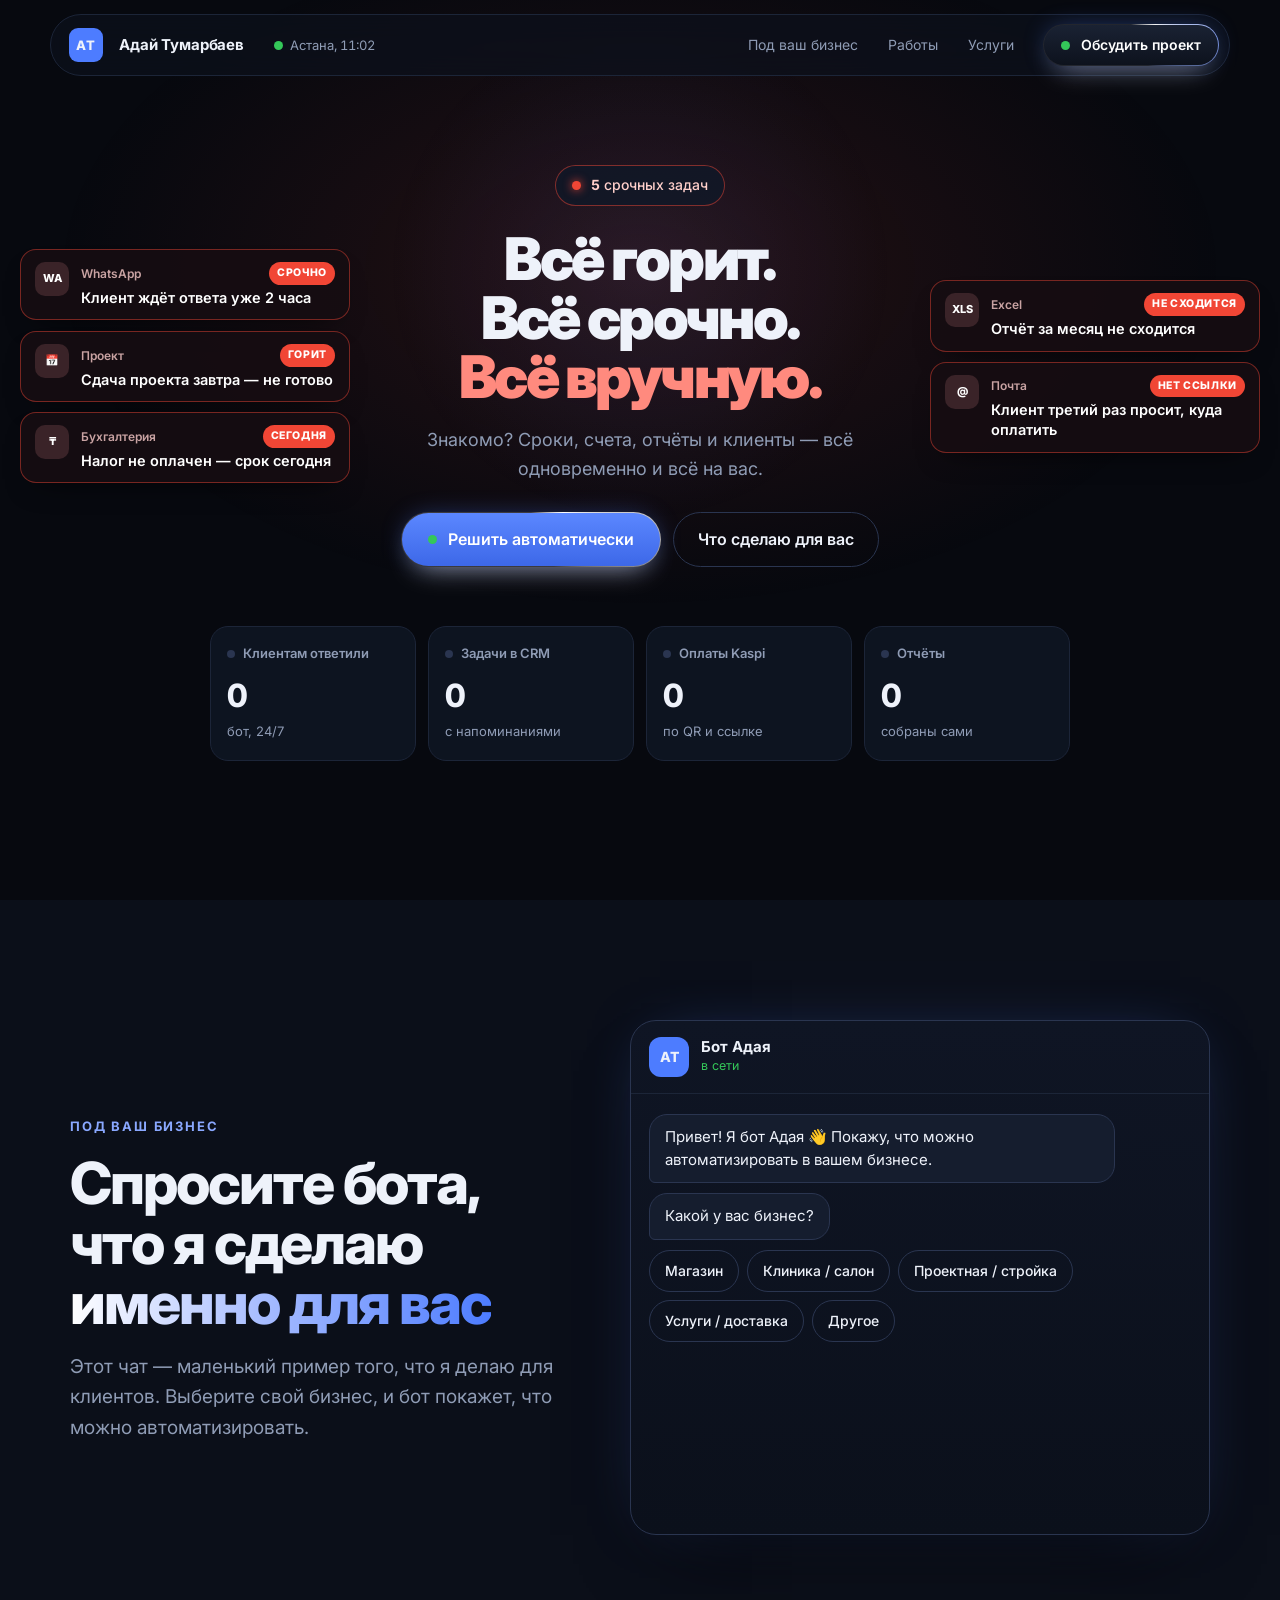
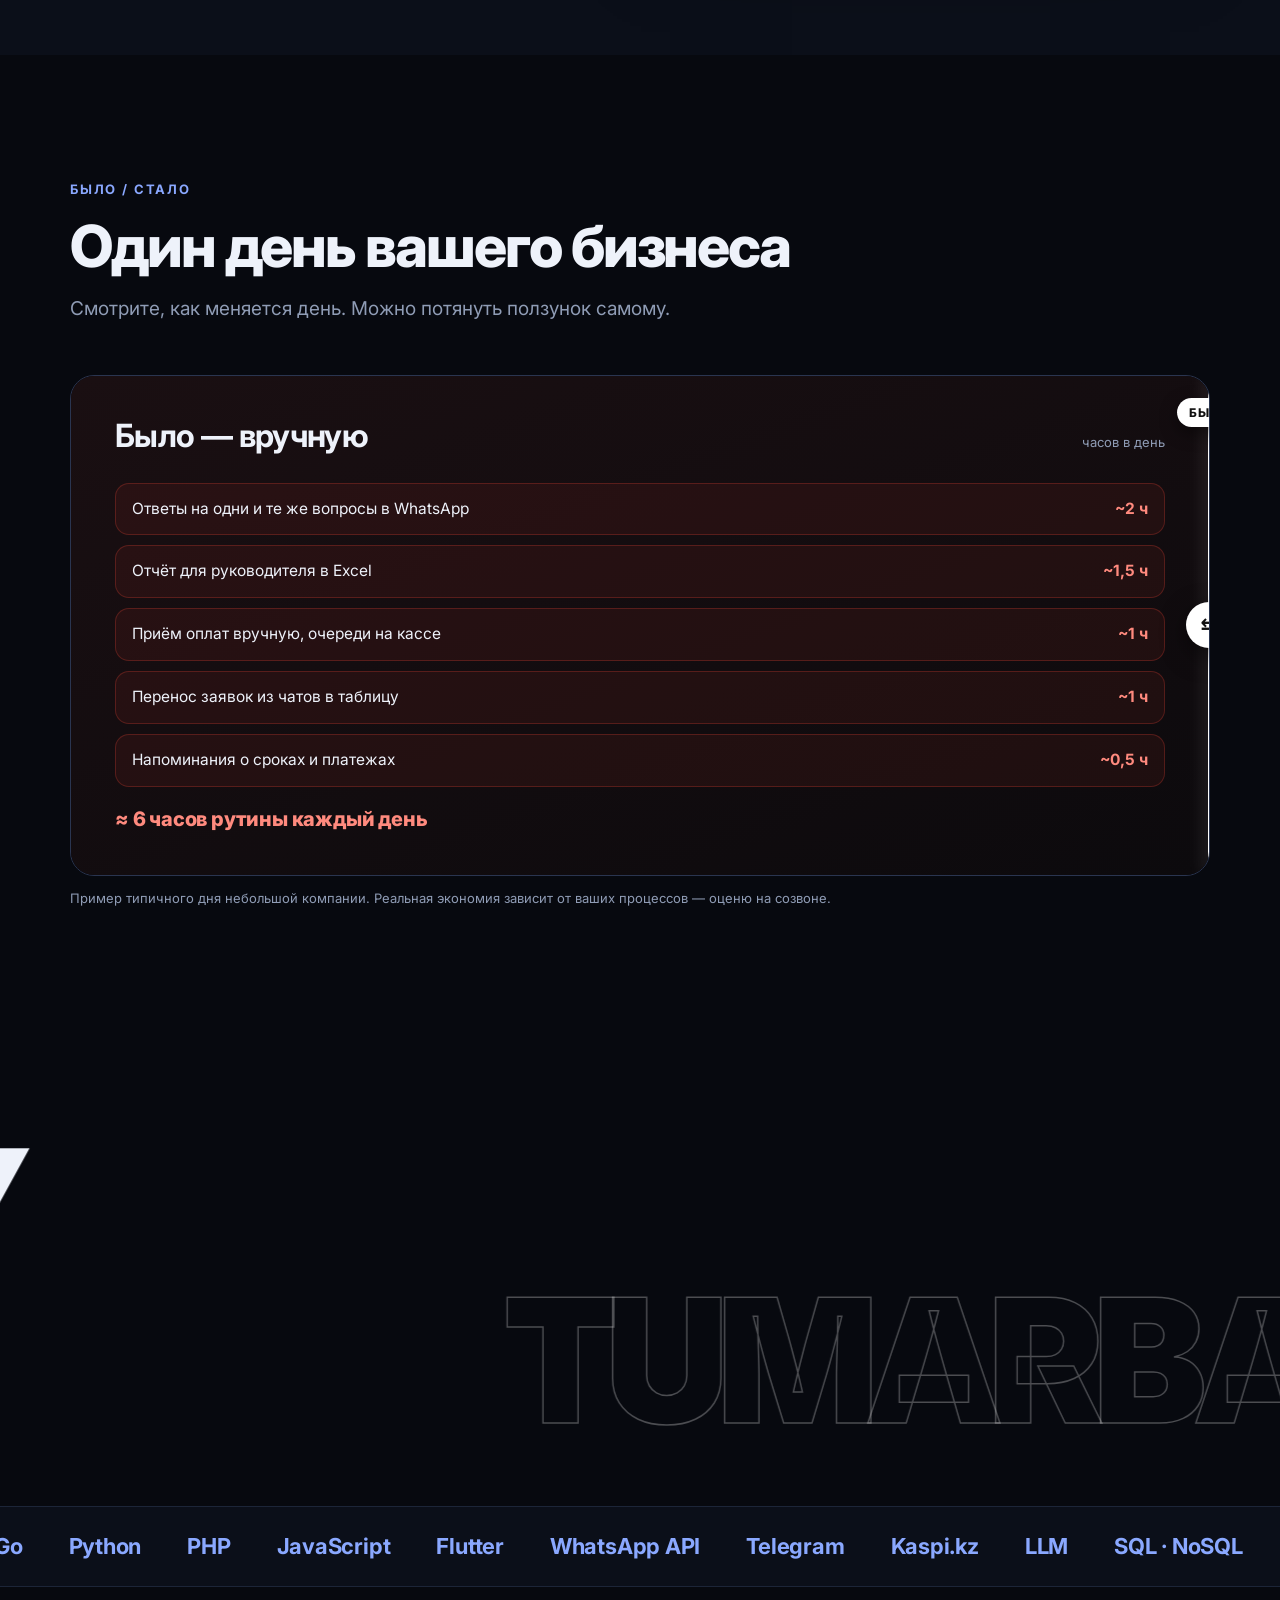
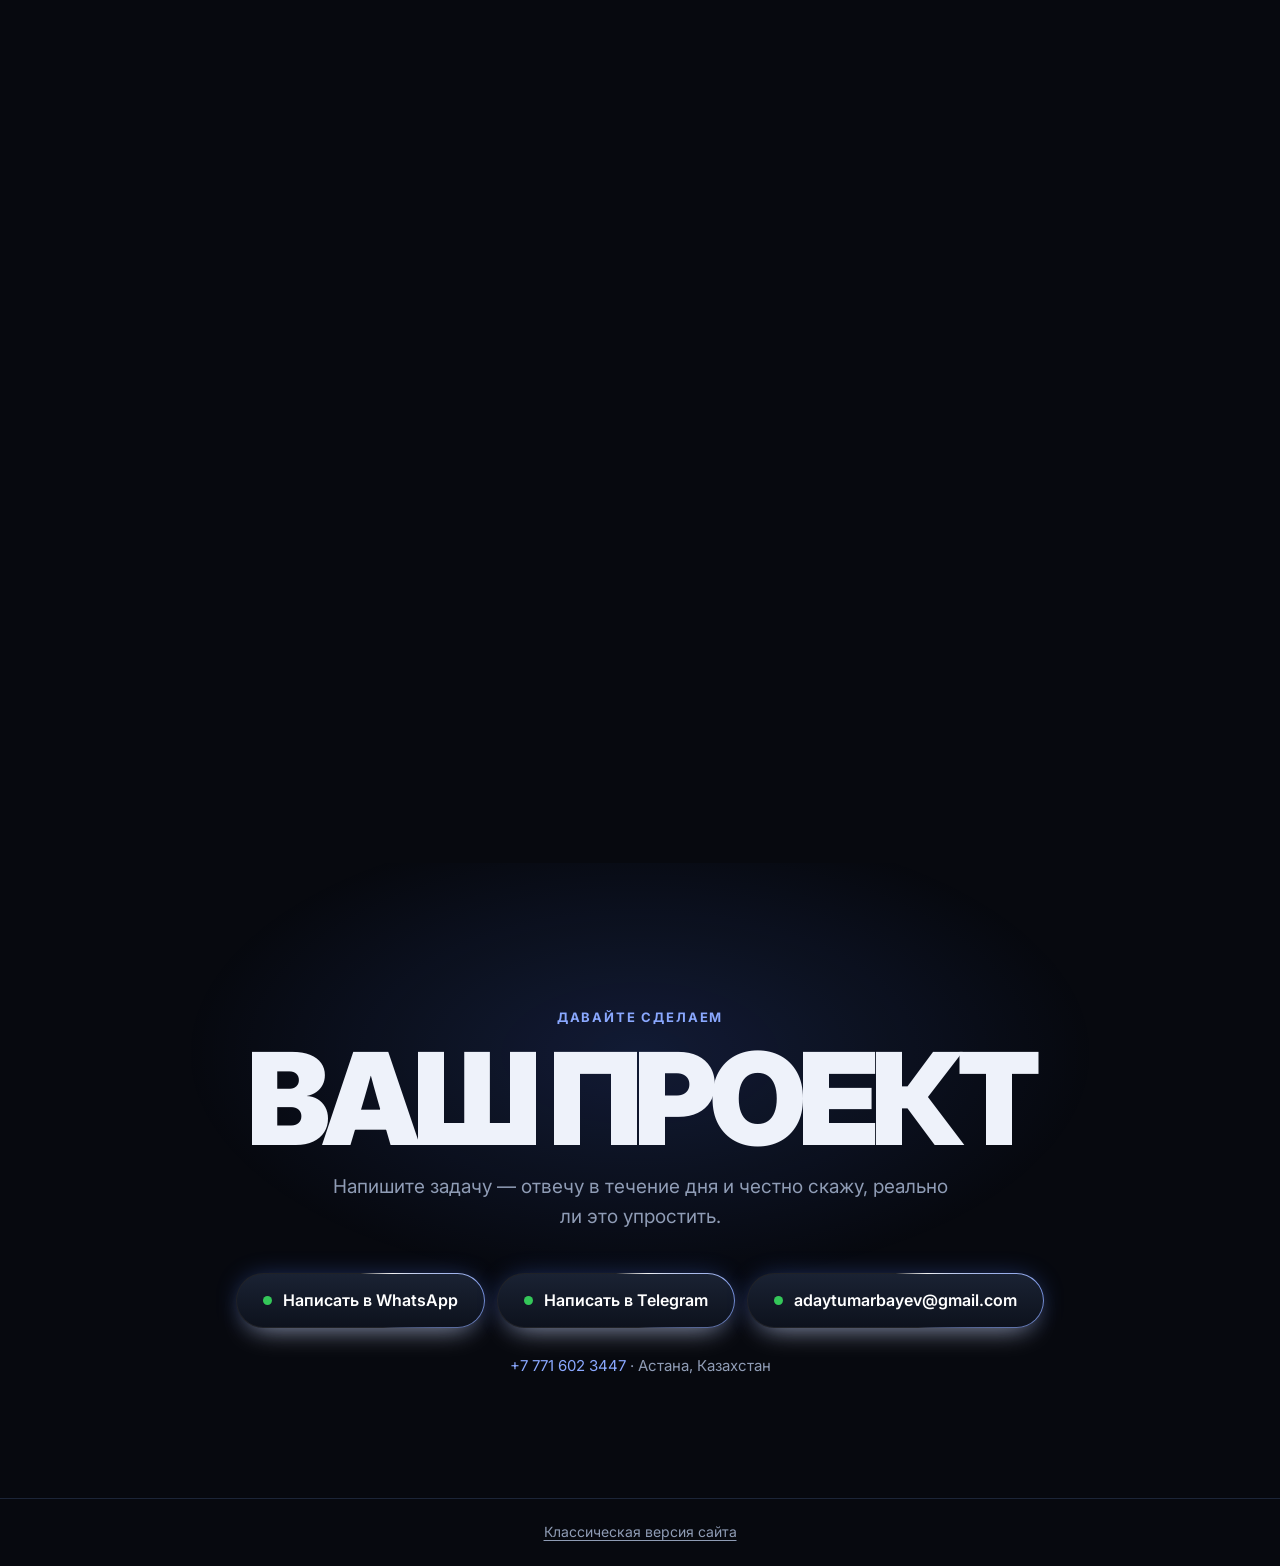
==== index.html @ 141c7f09 "Hero button leads to the bot: solve, then open a tailored chat - First click plays the solve animati" ====
<!doctype html>
<html lang="ru">
<head>
<meta charset="utf-8">
<meta name="viewport" content="width=device-width, initial-scale=1">
<link rel="icon" href="favicon.svg" type="image/svg+xml">
<link rel="icon" href="favicon-32.png" type="image/png" sizes="32x32">
<link rel="apple-touch-icon" href="apple-touch-icon.png">
<title>Разработка сайтов, приложений и чат-ботов в Астане — Адай Тумарбаев</title>
<meta name="description" content="Разработка сайтов, мобильных приложений, чат-ботов WhatsApp и Telegram в Астане и по Казахстану. Автоматизация бизнеса, ИИ, оплата Kaspi.kz. Под ключ.">
<meta name="robots" content="index, follow">
<meta name="author" content="Адай Тумарбаев">
<link rel="canonical" href="https://tumarbaev.vercel.app/">
<meta property="og:type" content="website">
<meta property="og:locale" content="ru_RU">
<meta property="og:site_name" content="Адай Тумарбаев">
<meta property="og:url" content="https://tumarbaev.vercel.app/">
<meta property="og:title" content="Сайты, приложения и автоматизация для бизнеса — Адай Тумарбаев">
<meta property="og:description" content="Сайты, мобильные приложения, чат-боты WhatsApp и Telegram, ИИ и оплата Kaspi.kz. Астана и весь Казахстан.">
<meta property="og:image" content="https://tumarbaev.vercel.app/og-image.png">
<meta property="og:image:width" content="1200">
<meta property="og:image:height" content="630">
<meta name="twitter:card" content="summary_large_image">
<meta name="twitter:title" content="Сайты, приложения и автоматизация для бизнеса — Адай Тумарбаев">
<meta name="twitter:description" content="Сайты, мобильные приложения, чат-боты WhatsApp и Telegram, ИИ и оплата Kaspi.kz. Астана и весь Казахстан.">
<meta name="twitter:image" content="https://tumarbaev.vercel.app/og-image.png">
<meta name="theme-color" content="#07090f">
<script type="application/ld+json">
{
 "@context": "https://schema.org",
 "@graph": [
  {
   "@type": "Person",
   "@id": "https://tumarbaev.vercel.app/#person",
   "name": "Адай Тумарбаев",
   "alternateName": "Aday Tumarbayev",
   "jobTitle": "Full-stack разработчик",
   "url": "https://tumarbaev.vercel.app/",
   "email": "mailto:adaytumarbayev@gmail.com",
   "telephone": "+77716023447",
   "address": {
    "@type": "PostalAddress",
    "addressLocality": "Астана",
    "addressCountry": "KZ"
   },
   "alumniOf": {
    "@type": "CollegeOrUniversity",
    "name": "Astana IT University"
   },
   "knowsAbout": [
    "Разработка сайтов",
    "Мобильные приложения",
    "Чат-боты WhatsApp",
    "Telegram-боты",
    "Автоматизация бизнеса",
    "Интеграция ИИ",
    "SEO",
    "Kaspi.kz"
   ],
   "sameAs": [
    "https://t.me/aday_space",
    "https://github.com/hanikon"
   ]
  },
  {
   "@type": "ProfessionalService",
   "@id": "https://tumarbaev.vercel.app/#service",
   "name": "Адай Тумарбаев — разработка сайтов, приложений и автоматизация",
   "url": "https://tumarbaev.vercel.app/",
   "image": "https://tumarbaev.vercel.app/og-image.png",
   "logo": "https://tumarbaev.vercel.app/apple-touch-icon.png",
   "telephone": "+77716023447",
   "email": "adaytumarbayev@gmail.com",
   "address": {
    "@type": "PostalAddress",
    "addressLocality": "Астана",
    "addressCountry": "KZ"
   },
   "areaServed": [
    {
     "@type": "Country",
     "name": "Казахстан"
    },
    {
     "@type": "Place",
     "name": "СНГ"
    }
   ],
   "founder": {
    "@id": "https://tumarbaev.vercel.app/#person"
   },
   "description": "Разработка сайтов и интернет-магазинов, мобильных приложений для Android и iOS, чат-ботов WhatsApp и Telegram, автоматизация бизнеса, интеграция ИИ и оплаты Kaspi.kz.",
   "hasOfferCatalog": {
    "@type": "OfferCatalog",
    "name": "Услуги",
    "itemListElement": [
     {
      "@type": "Offer",
      "itemOffered": {
       "@type": "Service",
       "name": "Разработка сайтов и веб-систем"
      }
     },
     {
      "@type": "Offer",
      "itemOffered": {
       "@type": "Service",
       "name": "Разработка мобильных приложений для Android и iOS"
      }
     },
     {
      "@type": "Offer",
      "itemOffered": {
       "@type": "Service",
       "name": "Чат-боты для WhatsApp и Telegram"
      }
     },
     {
      "@type": "Offer",
      "itemOffered": {
       "@type": "Service",
       "name": "Автоматизация бизнес-процессов"
      }
     },
     {
      "@type": "Offer",
      "itemOffered": {
       "@type": "Service",
       "name": "Интеграция ИИ и локальные ИИ-модели"
      }
     },
     {
      "@type": "Offer",
      "itemOffered": {
       "@type": "Service",
       "name": "SEO-продвижение сайтов"
      }
     },
     {
      "@type": "Offer",
      "itemOffered": {
       "@type": "Service",
       "name": "Дизайн сайтов, который продаёт"
      }
     },
     {
      "@type": "Offer",
      "itemOffered": {
       "@type": "Service",
       "name": "Внедрение ИИ в команду: ChatGPT, Claude, Gemini"
      }
     }
    ]
   }
  },
  {
   "@type": "FAQPage",
   "mainEntity": [
    {
     "@type": "Question",
     "name": "Сколько стоит разработка сайта, приложения или чат-бота?",
     "acceptedAnswer": {
      "@type": "Answer",
      "text": "Зависит от задачи. Конкретную стоимость и срок называю до начала работ — не «от», а точно. Напишите задачу в WhatsApp или Telegram, оценю в течение дня."
     }
    },
    {
     "@type": "Question",
     "name": "Сколько времени занимает разработка?",
     "acceptedAnswer": {
      "@type": "Answer",
      "text": "Срок называю вместе со стоимостью до старта. По ходу работы показываю промежуточный результат, а не исчезаю на месяц."
     }
    },
    {
     "@type": "Question",
     "name": "Вы работаете только в Астане?",
     "acceptedAnswer": {
      "@type": "Answer",
      "text": "Нет. Базируюсь в Астане, работаю с клиентами по всему Казахстану и СНГ удалённо."
     }
    },
    {
     "@type": "Question",
     "name": "Можно подключить оплату через Kaspi.kz?",
     "acceptedAnswer": {
      "@type": "Answer",
      "text": "Да. Делаю интеграцию с Kaspi: QR-код для оплаты на сайте — без очередей на кассе, или ссылку на оплату, которая на телефоне сразу открывает приложение Kaspi. Подходит для интернет-магазинов и Telegram-ботов."
     }
    },
    {
     "@type": "Question",
     "name": "Вы делаете чат-ботов для WhatsApp?",
     "acceptedAnswer": {
      "@type": "Answer",
      "text": "Да, через официальный WhatsApp Business API (Meta Cloud API), без серых библиотек и риска блокировки номера. Также делаю Telegram-ботов и автоматизацию каналов."
     }
    },
    {
     "@type": "Question",
     "name": "Можно использовать ИИ, не передавая данные во внешние сервисы?",
     "acceptedAnswer": {
      "@type": "Answer",
      "text": "Да. Разворачиваю локальные ИИ-модели на серверах компании: договоры, документы и персональные данные обрабатываются внутри и никуда не уходят."
     }
    },
    {
     "@type": "Question",
     "name": "Есть ли поддержка после запуска?",
     "acceptedAnswer": {
      "@type": "Answer",
      "text": "Да. По отдельному договору остаюсь на сопровождении: доработки, новые интеграции, мониторинг и быстрая реакция на сбои."
     }
    }
   ]
  }
 ]
}
</script>
<link rel="preconnect" href="https://fonts.googleapis.com">
<link rel="preconnect" href="https://fonts.gstatic.com" crossorigin>
<link rel="preload" as="style" href="https://fonts.googleapis.com/css2?family=Inter:wght@400;500;600;700;800;900&display=swap" onload="this.onload=null;this.rel='stylesheet'">
<noscript><link rel="stylesheet" href="https://fonts.googleapis.com/css2?family=Inter:wght@400;500;600;700;800;900&display=swap"></noscript>
<style>
:root{
  color-scheme:dark;
  --bg:#07090f;
  --bg-2:#0b0f19;
  --panel:#111827;
  --panel-2:#151d2e;
  --ink:#eef2fa;
  --soft:#8f9cb5;
  --line:#1c2538;
  --line-2:#2a3550;
  --blue:#4d7cff;
  --blue-2:#8aa8ff;
  --green:#34c759;
  --wa:#25d366;
  --tg:#2aabee;
  --mail:#f5b14c;
  --kaspi:#f14635;
  --wrap:1180px;
}
*{box-sizing:border-box}
html{scroll-behavior:smooth}
body{
  margin:0;background:var(--bg);color:var(--ink);
  font-family:Inter,system-ui,-apple-system,"Segoe UI",sans-serif;
  font-size:17px;line-height:1.6;-webkit-font-smoothing:antialiased;overflow-x:hidden;
}
a{color:inherit;text-decoration:none}
h1,h2,h3,p{margin:0}
button{font:inherit;color:inherit;cursor:pointer}
.wrap{width:100%;max-width:var(--wrap);margin:0 auto;padding:0 20px}

/* cursor spotlight */
.spot{
  position:fixed;inset:0;pointer-events:none;z-index:0;
  background:radial-gradient(420px circle at var(--mx,50%) var(--my,30%),rgba(77,124,255,.10),transparent 60%);
}
main,header,footer{position:relative;z-index:1}

/* nav */
.nav{position:fixed;top:14px;left:0;right:0;z-index:60;padding:0 14px}
.nav__in{
  max-width:var(--wrap);margin:0 auto;display:flex;align-items:center;gap:16px;
  padding:9px 10px 9px 18px;border-radius:999px;
  background:rgba(13,17,28,.72);backdrop-filter:blur(14px);border:1px solid var(--line);
}
.logo{width:34px;height:34px;border-radius:9px;background:var(--blue);display:grid;place-items:center;font-weight:800;font-size:13px;letter-spacing:.04em}
.nav__name{font-weight:700;font-size:15px;letter-spacing:-.01em}
.nav__links{display:flex;gap:4px;margin-left:auto}
.nav__links a{padding:7px 13px;border-radius:999px;font-size:14px;color:var(--soft);transition:color .2s,background .2s}
.nav__links a:hover{color:var(--ink);background:rgba(255,255,255,.05)}

/* glow button */
@property --ga{syntax:"<angle>";initial-value:0deg;inherits:false}
.glow{
  display:inline-flex;align-items:center;justify-content:center;gap:11px;
  padding:14px 26px;border-radius:999px;font-weight:600;font-size:16px;white-space:nowrap;
  border:1.5px solid transparent;color:#fff;
  background:
    linear-gradient(180deg,#1a2233,#0d121d) padding-box,
    conic-gradient(from var(--ga),rgba(255,255,255,.1) 0deg,rgba(255,255,255,.95) 50deg,rgba(138,168,255,.9) 85deg,rgba(255,255,255,.1) 140deg,rgba(255,255,255,.1) 360deg) border-box;
  box-shadow:0 14px 28px -14px rgba(255,255,255,.55),0 0 26px -6px rgba(77,124,255,.45);
  animation:spin 3.2s linear infinite;transition:transform .2s,box-shadow .2s;
}
.glow:hover{transform:translateY(-2px);box-shadow:0 18px 32px -14px rgba(255,255,255,.7),0 0 36px -4px rgba(77,124,255,.65)}
.glow--sm{padding:9px 17px;font-size:14px}
.glow--blue{background:linear-gradient(180deg,#5b87ff,#3d68e8) padding-box,conic-gradient(from var(--ga),rgba(255,255,255,.2) 0deg,#fff 50deg,rgba(255,255,255,.2) 140deg,rgba(255,255,255,.2) 360deg) border-box}
@keyframes spin{to{--ga:360deg}}
.live{flex:none;width:9px;height:9px;border-radius:50%;background:var(--green);animation:live 2s ease-out infinite}
@keyframes live{
  0%{box-shadow:0 0 0 0 rgba(52,199,89,.55),0 0 8px 1px rgba(52,199,89,.9)}
  70%{box-shadow:0 0 0 9px rgba(52,199,89,0),0 0 8px 1px rgba(52,199,89,.9)}
  100%{box-shadow:0 0 0 0 rgba(52,199,89,0),0 0 8px 1px rgba(52,199,89,.9)}
}

/* ===== 1. HERO: problems -> solved ===== */
.hero{position:relative;min-height:100svh;display:flex;flex-direction:column;justify-content:center;padding:104px 0 56px;overflow:hidden}
.hero::before{
  content:"";position:absolute;inset:0;pointer-events:none;transition:background 1.2s ease;
  background:radial-gradient(900px 520px at 50% 30%,rgba(241,70,53,.13),transparent 65%);
}
.is-order.hero::before{background:radial-gradient(900px 520px at 50% 30%,rgba(77,124,255,.16),transparent 65%)}
.hero__grid{position:relative;z-index:2;display:grid;grid-template-columns:minmax(0,330px) minmax(0,1fr) minmax(0,330px);gap:28px;align-items:center;max-width:1320px;margin:0 auto;padding:0 20px;width:100%}
.feed{display:flex;flex-direction:column;gap:10px;min-height:440px;justify-content:center}
.note{
  display:flex;gap:12px;align-items:flex-start;padding:12px 14px;border-radius:16px;
  background:rgba(22,14,18,.92);border:1px solid rgba(241,70,53,.45);
  box-shadow:0 0 0 0 rgba(241,70,53,.0),0 14px 30px -18px rgba(0,0,0,.8);
  animation:noteIn .5s cubic-bezier(.2,.9,.2,1) both, urgent 1.6s ease-in-out .5s infinite;
  transition:background .5s,border-color .5s,box-shadow .5s,opacity .5s,transform .5s;
}
.note__ic{flex:none;width:34px;height:34px;border-radius:10px;display:grid;place-items:center;font-size:11px;font-weight:800;color:#fff;background:#3a2328}
.note__b{min-width:0;flex:1}
.note__top{display:flex;align-items:center;gap:8px;justify-content:space-between}
.note__src{font-size:12px;color:#c9a3a3;font-weight:600}
.note__tag{font-size:10.5px;font-weight:800;letter-spacing:.06em;text-transform:uppercase;padding:3px 8px;border-radius:999px;background:var(--kaspi);color:#fff;white-space:nowrap;animation:blink 1s steps(2,start) infinite}
.note__t{font-size:14.5px;font-weight:600;line-height:1.35;margin-top:3px;color:#fff}
@keyframes noteIn{from{opacity:0;transform:translateY(14px) scale(.96);filter:blur(4px)}to{opacity:1;transform:none;filter:none}}
@keyframes urgent{0%,100%{box-shadow:0 0 0 0 rgba(241,70,53,0),0 14px 30px -18px rgba(0,0,0,.8)}50%{box-shadow:0 0 22px 2px rgba(241,70,53,.35),0 14px 30px -18px rgba(0,0,0,.8)}}
@keyframes blink{to{opacity:.35}}
.note.ok{background:rgba(10,26,18,.92);border-color:rgba(52,199,89,.5);animation:none;box-shadow:0 0 24px -6px rgba(52,199,89,.45)}
.note.ok .note__tag{background:var(--green);color:#04210d;animation:none}
.note.ok .note__src{color:#9fd9b2}
.note.ok .note__ic{background:#163a24}
.note.flip{animation:flip .55s ease}
@keyframes flip{40%{transform:rotateX(70deg) scale(.98)}}

.hero__copy{position:relative;text-align:center}
.badges{display:flex;gap:10px;justify-content:center;flex-wrap:wrap;margin-bottom:24px}
.badge{display:inline-flex;align-items:center;gap:10px;padding:8px 16px;border-radius:999px;background:rgba(17,24,39,.85);border:1px solid var(--line-2);font-size:14px;font-weight:500}
.badge--alarm{border-color:rgba(241,70,53,.5);color:#ffd0cb;transition:border-color .5s,color .5s}
.badge--alarm b{font-variant-numeric:tabular-nums}
.is-order .badge--alarm{border-color:rgba(52,199,89,.5);color:#c6f3d3}
.bell{width:9px;height:9px;border-radius:50%;background:var(--kaspi);box-shadow:0 0 10px var(--kaspi);animation:blink .8s steps(2,start) infinite}
.is-order .bell{background:var(--green);box-shadow:0 0 10px var(--green);animation:none}
.hero__title{position:relative;display:grid;place-items:center;font-size:clamp(34px,4.6vw,68px);font-weight:900;line-height:1;letter-spacing:-.045em;min-height:3em}
.hero__title > span{grid-area:1/1;display:block;text-align:center;transition:opacity .7s ease,filter .7s ease,transform .7s ease}
.hero__title .t-order{opacity:0;filter:blur(12px);transform:translateY(20px)}
.is-order .hero__title .t-chaos{opacity:0;filter:blur(12px);transform:translateY(-20px)}
.is-order .hero__title .t-order{opacity:1;filter:none;transform:none}
.grad{background:linear-gradient(90deg,#fff,#a8bdff 45%,#4d7cff);-webkit-background-clip:text;background-clip:text;color:transparent}
.hot{color:#ff8a7e}
.hero__sub{max-width:520px;margin:20px auto 0;color:var(--soft);font-size:18px;min-height:3.3em}
.hero__cta{margin-top:26px;display:flex;gap:12px;justify-content:center;flex-wrap:wrap}
.ghost{padding:14px 24px;border-radius:999px;border:1px solid var(--line-2);font-weight:600;font-size:16px;color:var(--ink);background:transparent;transition:background .2s,border-color .2s}
.ghost:hover{background:rgba(255,255,255,.05);border-color:var(--blue)}
.glow--fix{animation:spin 3.2s linear infinite, nudge 2.4s ease-in-out 3s infinite}
@keyframes nudge{0%,100%{scale:1}50%{scale:1.05}}
.is-order .glow--fix{animation:spin 3.2s linear infinite}

.board{position:relative;z-index:2;margin:40px auto 0;max-width:900px;width:100%;display:grid;grid-template-columns:repeat(4,1fr);gap:12px;padding:0 20px}
.col{background:rgba(17,24,39,.75);border:1px solid var(--line);border-radius:18px;padding:16px 16px 18px;transition:border-color .5s,box-shadow .5s,background .5s;min-width:0}
.col__h{display:flex;align-items:center;gap:8px;font-size:13px;color:var(--soft);font-weight:600}
.col__h i{width:8px;height:8px;border-radius:50%;background:var(--line-2);transition:background .4s,box-shadow .4s}
.col__n{font-size:32px;font-weight:800;letter-spacing:-.03em;margin-top:6px;font-variant-numeric:tabular-nums}
.col__s{font-size:13px;color:var(--soft)}
.is-order .col{border-color:rgba(77,124,255,.35);background:rgba(21,29,46,.9);box-shadow:0 0 40px -14px rgba(77,124,255,.5)}
.is-order .col__h i{background:var(--green);box-shadow:0 0 8px var(--green)}
.col.pulse{animation:pulse .5s ease}
@keyframes pulse{50%{transform:scale(1.04)}}
.replay{display:block;margin:16px auto 0;background:none;border:0;color:var(--soft);font-size:14px;text-decoration:underline;text-underline-offset:3px;opacity:0;transition:opacity .4s;position:relative;z-index:2}
.is-order .replay{opacity:1}

/* nav clock */
.clock{font-size:13px;color:var(--soft);display:flex;align-items:center;gap:7px;margin-left:14px;white-space:nowrap;font-variant-numeric:tabular-nums}

/* word reveal */
.wr .w{display:inline-block;opacity:0;transform:translateY(.5em) rotate(2deg);filter:blur(6px);transition:opacity .7s ease,transform .7s cubic-bezier(.2,.8,.2,1),filter .7s ease;transition-delay:calc(var(--i) * 60ms)}
.wr.in .w{opacity:1;transform:none;filter:none}

/* before / after */
.ba{position:relative;margin-top:50px;border-radius:24px;overflow:hidden;border:1px solid var(--line-2);user-select:none;touch-action:pan-y}
.ba__pane{padding:34px clamp(20px,4vw,44px) 40px;min-height:420px}
.ba__pane--before{background:linear-gradient(160deg,#1a0f12,#0c0a0d)}
.ba__pane--after{position:absolute;inset:0;background:linear-gradient(160deg,#0c1a2e,#08111f);clip-path:inset(0 0 0 var(--pos,50%))}
.ba__h{display:flex;align-items:baseline;justify-content:space-between;gap:16px;margin-bottom:22px}
.ba__h b{font-size:clamp(22px,2.6vw,32px);letter-spacing:-.02em}
.ba__h span{font-size:13px;color:var(--soft)}
.ba__list{display:grid;gap:10px}
.ba__pane--after .ba__list{margin-left:auto}
.ba__row{display:flex;justify-content:space-between;gap:14px;padding:13px 16px;border-radius:14px;font-size:15.5px}
.ba__pane--before .ba__row{background:rgba(241,70,53,.08);border:1px solid rgba(241,70,53,.25)}
.ba__pane--after .ba__row{background:rgba(52,199,89,.07);border:1px solid rgba(52,199,89,.25)}
.ba__row i{font-style:normal;font-weight:700;white-space:nowrap}
.ba__pane--before .ba__row i{color:#ff8a7e}
.ba__pane--after .ba__row i{color:#7be39b}
.ba__total{margin-top:16px;font-size:20px;font-weight:800;letter-spacing:-.01em}
.ba__pane--after .ba__total{margin-left:auto}
.ba__pane--after .ba__total{text-align:right}
.ba__handle{position:absolute;top:0;bottom:0;left:var(--pos,50%);width:2px;background:#fff;transform:translateX(-1px);pointer-events:none;box-shadow:0 0 18px rgba(255,255,255,.6)}
.ba__handle::after{content:"⇆";position:absolute;top:50%;left:50%;transform:translate(-50%,-50%);width:46px;height:46px;border-radius:50%;background:#fff;color:#111;display:grid;place-items:center;font-size:20px;font-weight:700;box-shadow:0 8px 24px rgba(0,0,0,.5)}
.ba__label{position:absolute;top:22px;left:50%;transform:translateX(-50%);padding:5px 12px;border-radius:999px;background:#fff;color:#111;font-size:12px;font-weight:800;letter-spacing:.06em;text-transform:uppercase;white-space:nowrap;box-shadow:0 6px 18px rgba(0,0,0,.45)}
.ba.is-manual .ba__handle::after{background:var(--blue);color:#fff}
.ba input{position:absolute;inset:0;width:100%;height:100%;opacity:0;cursor:ew-resize;margin:0}
.ba__note{margin-top:12px;font-size:13px;color:var(--soft)}

/* ===== sections ===== */
.sec{padding:120px 0;position:relative;content-visibility:auto;contain-intrinsic-size:auto 900px}
.sec--alt{background:var(--bg-2)}
.eyebrow{display:inline-block;font-size:13px;font-weight:700;letter-spacing:.14em;text-transform:uppercase;color:var(--blue-2);margin-bottom:16px}
.h2{font-size:clamp(32px,4.6vw,58px);font-weight:800;letter-spacing:-.035em;line-height:1.04}
.lead{color:var(--soft);font-size:19px;max-width:620px;margin-top:18px}

/* reveal */
.rv{opacity:0;transform:translateY(34px);transition:opacity .9s ease,transform .9s cubic-bezier(.2,.7,.2,1)}
.rv.in{opacity:1;transform:none}
.rv-d1{transition-delay:.1s}.rv-d2{transition-delay:.2s}.rv-d3{transition-delay:.3s}

/* ===== 2. CHAT ===== */
.chat-wrap{display:grid;grid-template-columns:1fr 1.15fr;gap:56px;align-items:center}
.chat{
  background:linear-gradient(180deg,#0f1524,#0b101b);border:1px solid var(--line-2);border-radius:26px;
  overflow:hidden;box-shadow:0 40px 80px -40px rgba(0,0,0,.8),0 0 60px -30px rgba(77,124,255,.5);
}
.chat__top{display:flex;align-items:center;gap:12px;padding:16px 18px;border-bottom:1px solid var(--line)}
.chat__ava{width:40px;height:40px;border-radius:12px;background:var(--blue);display:grid;place-items:center;font-weight:800;font-size:14px}
.chat__name{font-weight:700;font-size:15px;line-height:1.2}
.chat__st{font-size:12.5px;color:var(--green)}
.chat__body{height:440px;overflow-y:auto;padding:20px 18px;display:flex;flex-direction:column;gap:10px;scroll-behavior:smooth}
.b{max-width:86%;padding:11px 15px;border-radius:18px;font-size:15px;line-height:1.5;animation:pop .35s cubic-bezier(.2,.8,.2,1)}
.b--bot{align-self:flex-start;background:var(--panel-2);border:1px solid var(--line-2);border-bottom-left-radius:6px}
.b--me{align-self:flex-end;background:var(--blue);color:#fff;border-bottom-right-radius:6px}
.b ul{margin:8px 0 0;padding-left:18px}
.b li{margin:3px 0}
.b a.inl{color:var(--blue-2);text-decoration:underline;text-underline-offset:3px}
@keyframes pop{from{opacity:0;transform:translateY(8px) scale(.97)}to{opacity:1;transform:none}}
.typing{align-self:flex-start;display:flex;gap:5px;padding:14px 16px;background:var(--panel-2);border:1px solid var(--line-2);border-radius:18px;border-bottom-left-radius:6px}
.typing i{width:7px;height:7px;border-radius:50%;background:var(--soft);animation:dot 1s infinite}
.typing i:nth-child(2){animation-delay:.15s}.typing i:nth-child(3){animation-delay:.3s}
@keyframes dot{0%,60%,100%{opacity:.3;transform:none}30%{opacity:1;transform:translateY(-4px)}}
.opts{display:flex;flex-wrap:wrap;gap:8px;align-self:flex-start;animation:pop .35s ease}
.opt{padding:9px 15px;border-radius:999px;border:1px solid var(--line-2);background:transparent;font-size:14px;font-weight:500;transition:background .2s,border-color .2s}
.opt:hover{background:rgba(77,124,255,.14);border-color:var(--blue)}
.opt--cta{background:var(--wa);border-color:var(--wa);color:#06210f;font-weight:700}
.opt--cta:hover{background:#3be07a;border-color:#3be07a}
.opt--tg{background:var(--tg);border-color:var(--tg);color:#03182a;font-weight:700}
.opt--tg:hover{background:#4dbbf2;border-color:#4dbbf2}
.glow--fix.is-cta{animation:spin 3.2s linear infinite, nudge 2.4s ease-in-out infinite}

/* ===== 3. KINETIC ===== */
.big{
  font-size:clamp(56px,13.5vw,210px);font-weight:900;letter-spacing:-.06em;line-height:.86;
  text-transform:uppercase;white-space:nowrap;
}
.big span{display:inline-block;will-change:transform}
.big--out{color:transparent;-webkit-text-stroke:1.5px rgba(255,255,255,.28)}
.kin{overflow:hidden;padding:110px 0 70px}
.kin__row{display:block}

.marquee{border-block:1px solid var(--line);overflow:hidden;padding:22px 0;background:var(--bg-2)}
.marquee__track{display:flex;gap:46px;width:max-content;will-change:transform;transform:translate3d(0,0,0)}
.marquee span{font-size:22px;font-weight:700;color:var(--soft);white-space:nowrap;letter-spacing:-.01em}
.marquee span b{color:var(--blue-2);margin-right:46px;font-weight:700}

.stats{display:grid;grid-template-columns:repeat(4,1fr);gap:1px;background:var(--line);border:1px solid var(--line);border-radius:22px;overflow:hidden;margin-top:56px}
.stat{background:var(--bg);padding:34px 26px}
.stat b{display:block;font-size:clamp(40px,5vw,64px);font-weight:800;letter-spacing:-.04em;line-height:1;font-variant-numeric:tabular-nums}
.stat span{display:block;color:var(--soft);font-size:15px;margin-top:12px}

/* projects */
.projs{display:grid;grid-template-columns:repeat(6,1fr);gap:18px;margin-top:56px}
.p{
  grid-column:span 3;position:relative;border-radius:24px;overflow:hidden;min-height:340px;
  padding:30px;display:flex;flex-direction:column;justify-content:flex-end;
  border:1px solid var(--line-2);transform-style:preserve-3d;transition:transform .25s ease,box-shadow .3s ease;
}
.p--wide{grid-column:span 6;min-height:300px}
.p--third{grid-column:span 2}
.p::before{content:"";position:absolute;inset:0;z-index:0}
.p::after{
  content:"";position:absolute;inset:0;z-index:0;opacity:0;transition:opacity .3s;
  background:radial-gradient(360px circle at var(--px,50%) var(--py,50%),rgba(255,255,255,.14),transparent 60%);
}
.p:hover::after{opacity:1}
.p:hover{box-shadow:0 30px 60px -30px rgba(0,0,0,.9)}
.p > *{position:relative;z-index:1}
.p__big{position:absolute !important;top:22px;right:26px;font-size:clamp(60px,8vw,110px);font-weight:900;letter-spacing:-.05em;line-height:1;opacity:.95}
.p h3{font-size:24px;font-weight:700;letter-spacing:-.02em;line-height:1.2}
.p p{color:rgba(238,242,250,.78);font-size:15.5px;margin-top:8px;max-width:520px}
.p__tags{display:flex;gap:6px;flex-wrap:wrap;margin-top:16px}
.p__tags span{font-size:12.5px;padding:5px 11px;border-radius:999px;border:1px solid rgba(255,255,255,.28);color:rgba(255,255,255,.9)}
.g1::before{background:radial-gradient(120% 120% at 100% 0%,#3f7bff 0%,#1a3399 40%,#0a1233 100%)}
.g2::before{background:radial-gradient(120% 120% at 100% 0%,#22d07d 0%,#0e7f4b 42%,#05301c 100%)}
.g3::before{background:linear-gradient(160deg,#121212,#000 60%);}
.g3 .p__big{color:var(--wa)}
.g4::before{background:radial-gradient(120% 120% at 0% 0%,#8b5cf6 0%,#4c1d95 45%,#160a33 100%)}
.g5::before{background:linear-gradient(180deg,#ffb020 0%,#f26a10 55%,#8f2c04 100%)}
.g5::after{background:radial-gradient(360px circle at var(--px,50%) var(--py,50%),rgba(255,255,255,.22),transparent 60%)}

/* services rows */
.svcs{margin-top:50px;border-top:1px solid var(--line)}
.svc{
  display:grid;grid-template-columns:80px 1fr 1.2fr;gap:24px;align-items:baseline;
  padding:28px 0;border-bottom:1px solid var(--line);transition:padding .35s ease,background .35s ease;
}
.svc:hover{padding-left:16px;background:linear-gradient(90deg,rgba(77,124,255,.08),transparent 70%)}
.svc__n{font-size:14px;font-weight:700;color:var(--blue-2);letter-spacing:.1em}
.svc h3{font-size:clamp(22px,2.6vw,32px);font-weight:700;letter-spacing:-.025em;line-height:1.15}
.svc p{color:var(--soft);font-size:16px}

/* pledge */
.pledge{display:grid;grid-template-columns:repeat(3,1fr);gap:18px;margin-top:50px}
.pl{background:var(--panel);border:1px solid var(--line);border-radius:22px;padding:28px}
.pl b{display:block;font-size:20px;margin-bottom:8px;letter-spacing:-.01em}
.pl p{color:var(--soft);font-size:15.5px}

/* faq */
.qas{display:grid;gap:12px;margin-top:40px;max-width:900px}
.qa{background:var(--panel);border:1px solid var(--line);border-radius:18px;transition:border-color .25s}
.qa[open]{border-color:var(--line-2)}
.qa summary{list-style:none;cursor:pointer;padding:20px 58px 20px 22px;position:relative;font-weight:600;font-size:17px}
.qa summary::-webkit-details-marker{display:none}
.qa summary::after{content:"+";position:absolute;right:22px;top:50%;transform:translateY(-50%);font-size:24px;font-weight:400;color:var(--blue-2);transition:transform .25s}
.qa[open] summary::after{transform:translateY(-50%) rotate(45deg)}
.qa p{padding:0 22px 20px;color:var(--soft);font-size:16px}

/* contact */
.contact{text-align:center;padding:140px 0 120px;position:relative;overflow:hidden}
.contact::before{content:"";position:absolute;inset:0;background:radial-gradient(700px 360px at 50% 30%,rgba(77,124,255,.16),transparent 65%)}
.contact > *{position:relative}
.contact .big{font-size:clamp(44px,10vw,150px)}
.contact__btns{display:flex;gap:12px;justify-content:center;flex-wrap:wrap;margin-top:40px}
.contact__meta{margin-top:26px;color:var(--soft);font-size:15px}
.contact__meta a{color:var(--blue-2)}
.foot{border-top:1px solid var(--line);padding:22px 0;text-align:center;font-size:14px;color:var(--soft)}
.foot a{color:var(--soft);text-decoration:underline;text-underline-offset:3px}

@media (max-width:1100px){
  .hero__grid{grid-template-columns:1fr;max-width:620px}
  .feed{min-height:0}
  .feed--l{order:2}
  .feed--r{display:none}
}
@media (max-width:900px){
  .nav__links{display:none}
  .clock{display:none}
  .board{grid-template-columns:repeat(2,1fr)}
  .ba__pane{min-height:470px}
  .chat-wrap{grid-template-columns:1fr;gap:34px}
  .stats{grid-template-columns:repeat(2,1fr)}
  .p,.p--third{grid-column:span 6}
  .svc{grid-template-columns:1fr;gap:6px}
  .pledge{grid-template-columns:1fr}
  .sec{padding:84px 0}
}
@media (max-width:640px){
  .ba__pane{min-height:560px}
}
@media (max-width:520px){
  .nav__name{display:none}
  .nav .glow{margin-left:auto}
  .hero{padding-top:96px}
  .hero__sub{font-size:16.5px}
  .note__t{font-size:13.5px}
  .ba__row{font-size:14px;padding:11px 12px}
  .ba__list,.ba__total{max-width:none}
  .chat__body{height:400px}
  .stat{padding:24px 18px}
  .p{padding:24px;min-height:300px}
  .contact__btns .glow{width:100%}
}
@media (prefers-reduced-motion:reduce){
  html{scroll-behavior:auto}
  .glow,.live,.note,.note__tag,.bell{animation:none !important}
  .wr .w{opacity:1;transform:none;filter:none}
  .rv{opacity:1;transform:none;transition:none}
}
</style>
</head>
<body data-contact="main">
<div class="spot" aria-hidden="true"></div>

<header class="nav">
  <div class="nav__in">
    <a class="logo" href="#top" aria-label="Наверх">АТ</a>
    <span class="nav__name">Адай Тумарбаев</span>
    <span class="clock"><i class="live" aria-hidden="true"></i><span id="clock">Астана</span></span>
    <nav class="nav__links">
      <a href="#chat">Под ваш бизнес</a>
      <a href="#work">Работы</a>
      <a href="#services">Услуги</a>
    </nav>
    <a class="glow glow--sm" href="#contact"><i class="live" aria-hidden="true"></i>Обсудить проект</a>
  </div>
</header>

<main id="top">

  <!-- 1. PROBLEMS -> SOLVED -->
  <section class="hero" id="hero">
    <div class="hero__grid">
      <div class="feed feed--l" id="feedL" aria-live="polite"></div>

      <div class="hero__copy">
        <div class="badges">
          <span class="badge badge--alarm"><i class="bell" aria-hidden="true"></i><span><b id="unread">0</b> <span id="unreadTxt">срочных задач</span></span></span>
        </div>
        <h1 class="hero__title">
          <span class="t-chaos">Всё горит.<br>Всё срочно.<br><span class="hot">Всё вручную.</span></span>
          <span class="t-order"><span class="grad">Всё работает<br>само.</span></span>
        </h1>
        <p class="hero__sub" id="heroSub">Знакомо? Сроки, счета, отчёты и клиенты — всё одновременно и всё на вас.</p>
        <div class="hero__cta">
          <button class="glow glow--blue glow--fix" id="fix" type="button" data-mag><i class="live" aria-hidden="true"></i>Решить автоматически</button>
          <a class="ghost" href="#chat">Что сделаю для вас</a>
        </div>
      </div>

      <div class="feed feed--r" id="feedR" aria-live="polite"></div>
    </div>

    <div class="board" id="board">
      <div class="col" data-k="bot"><div class="col__h"><i></i>Клиентам ответили</div><div class="col__n" data-n>0</div><div class="col__s">бот, 24/7</div></div>
      <div class="col" data-k="crm"><div class="col__h"><i></i>Задачи в CRM</div><div class="col__n" data-n>0</div><div class="col__s">с напоминаниями</div></div>
      <div class="col" data-k="pay"><div class="col__h"><i></i>Оплаты Kaspi</div><div class="col__n" data-n>0</div><div class="col__s">по QR и ссылке</div></div>
      <div class="col" data-k="rep"><div class="col__h"><i></i>Отчёты</div><div class="col__n" data-n>0</div><div class="col__s">собраны сами</div></div>
    </div>
    <button class="replay" id="replay" type="button">Посмотреть ещё раз</button>
  </section>

  <!-- 2. CHAT -->
  <section class="sec sec--alt" id="chat">
    <div class="wrap chat-wrap">
      <div class="rv">
        <span class="eyebrow">Под ваш бизнес</span>
        <h2 class="h2 wr">Спросите бота,<br>что я сделаю<br><span class="grad">именно для вас</span></h2>
        <p class="lead">Этот чат — маленький пример того, что я делаю для клиентов. Выберите свой бизнес, и бот покажет, что можно автоматизировать.</p>
      </div>
      <div class="chat rv rv-d2" role="region" aria-label="Демо-чат">
        <div class="chat__top">
          <div class="chat__ava">АТ</div>
          <div><div class="chat__name">Бот Адая</div><div class="chat__st" id="chatSt">в сети</div></div>
        </div>
        <div class="chat__body" id="chatBody" aria-live="polite"></div>
      </div>
    </div>
  </section>

  <!-- BEFORE / AFTER -->
  <section class="sec" id="day">
    <div class="wrap">
      <span class="eyebrow rv">Было / стало</span>
      <h2 class="h2 wr">Один день вашего бизнеса</h2>
      <p class="lead rv">Смотрите, как меняется день. Можно потянуть ползунок самому.</p>
      <div class="ba rv" id="ba">
        <div class="ba__pane ba__pane--before">
          <div class="ba__h"><b>Было — вручную</b><span>часов в день</span></div>
          <div class="ba__list">
            <div class="ba__row">Ответы на одни и те же вопросы в WhatsApp<i>~2 ч</i></div>
            <div class="ba__row">Отчёт для руководителя в Excel<i>~1,5 ч</i></div>
            <div class="ba__row">Приём оплат вручную, очереди на кассе<i>~1 ч</i></div>
            <div class="ba__row">Перенос заявок из чатов в таблицу<i>~1 ч</i></div>
            <div class="ba__row">Напоминания о сроках и платежах<i>~0,5 ч</i></div>
          </div>
          <div class="ba__total" style="color:#ff8a7e">≈ 6 часов рутины каждый день</div>
        </div>
        <div class="ba__pane ba__pane--after">
          <div class="ba__h"><span>часов в день</span><b>Стало — само</b></div>
          <div class="ba__list">
            <div class="ba__row">Бот отвечает клиентам 24/7<i>0 ч</i></div>
            <div class="ba__row">Отчёт собирается автоматически<i>0 ч</i></div>
            <div class="ba__row">Клиент платит сам: QR Kaspi на сайте или ссылка в приложение<i>0 ч</i></div>
            <div class="ba__row">Заявки сразу попадают в CRM<i>0 ч</i></div>
            <div class="ba__row">Система сама напоминает о сроках<i>0 ч</i></div>
          </div>
          <div class="ba__total" style="color:#7be39b">≈ 30 минут на контроль</div>
        </div>
        <div class="ba__handle" aria-hidden="true"><span class="ba__label" id="baLabel">Было</span></div>
        <input type="range" min="0" max="100" value="50" id="baRange" aria-label="Сравнить было и стало">
      </div>
      <p class="ba__note">Пример типичного дня небольшой компании. Реальная экономия зависит от ваших процессов — оценю на созвоне.</p>
    </div>
  </section>

  <!-- 3. KINETIC -->
  <section class="kin" aria-label="Адай Тумарбаев">
    <div class="big kin__row" data-par="-0.18"><span>Aday</span></div>
    <div class="big big--out kin__row" data-par="0.14" style="text-align:right"><span>Tumarbayev</span></div>
  </section>

  <div class="marquee" aria-hidden="true">
    <div class="marquee__track">
      <span><b>Go</b><b>Python</b><b>PHP</b><b>JavaScript</b><b>Flutter</b><b>WhatsApp API</b><b>Telegram</b><b>Kaspi.kz</b><b>LLM</b><b>SQL · NoSQL</b><b>iOS · Android</b></span>
      <span><b>Go</b><b>Python</b><b>PHP</b><b>JavaScript</b><b>Flutter</b><b>WhatsApp API</b><b>Telegram</b><b>Kaspi.kz</b><b>LLM</b><b>SQL · NoSQL</b><b>iOS · Android</b></span>
    </div>
  </div>

  <section class="sec" id="work">
    <div class="wrap">
      <div class="rv">
        <span class="eyebrow">В цифрах</span>
        <h2 class="h2 wr">Не обещания —<br>то, что уже работает</h2>
      </div>
      <div class="stats rv rv-d1">
        <div class="stat"><b data-count="5" data-suf="+">0</b><span>лет в IT</span></div>
        <div class="stat"><b data-count="12">0</b><span>мобильных приложений, 8 сейчас в сторах</span></div>
        <div class="stat"><b data-count="2" data-suf=" млн+">0</b><span>пользователей в Казахстане и СНГ</span></div>
        <div class="stat"><b data-count="1500" data-suf="+">0</b><span>обращений в сутки обрабатывают мои боты</span></div>
      </div>

      <div class="projs">
        <article class="p p--wide g1 rv" data-tilt>
          <div class="p__big">200+</div>
          <h3>Корпоративная платформа инженерной компании</h3>
          <p>Полная цифровизация данных — и из неё аналитика для руководства. Реестр проектов, заявки, стандарты, уведомления, вход через корпоративную почту. Отвечаю за платформу целиком.</p>
          <div class="p__tags"><span>200+ сотрудников ежедневно</span><span>2 года</span><span>Весь цикл</span></div>
        </article>
        <article class="p g2 rv" data-tilt>
          <div class="p__big">1000+</div>
          <h3>Платформа лояльности и CRM</h3>
          <p>Веб, мобильный клиент, WhatsApp через официальный Meta Cloud API и автоматизация Telegram.</p>
          <div class="p__tags"><span>1000+ бизнесов</span><span>КЗ и СНГ</span></div>
        </article>
        <article class="p g3 rv rv-d1" data-tilt>
          <div class="p__big">24/7</div>
          <h3>Чат-боты WhatsApp и Telegram</h3>
          <p>Принимают заявки ночью, отвечают на типовые вопросы, отправляют ссылку на оплату Kaspi, ведут каналы.</p>
          <div class="p__tags"><span>1500+ обращений в сутки</span><span>Meta Cloud API</span></div>
        </article>
        <article class="p p--third g4 rv" data-tilt>
          <h3>Локальный ИИ</h3>
          <p>Модели на серверах компании — документы и персональные данные никуда не уходят.</p>
          <div class="p__tags"><span>0 данных наружу</span></div>
        </article>
        <a class="p p--third g5 rv rv-d1" data-tilt href="proektirovanie">
          <h3>Проектирование в цифрах →</h3>
          <p>Аналитика, дедлайны и ИИ-помощник по АГСК для проектных компаний.</p>
          <div class="p__tags"><span>Отдельная страница</span></div>
        </a>
        <article class="p p--third g1 rv rv-d2" data-tilt>
          <h3>12 мобильных приложений</h3>
          <p>Android и iOS из одной кодовой базы. Быстрые даже на слабых телефонах.</p>
          <div class="p__tags"><span>App Store</span><span>Google Play</span></div>
        </article>
      </div>
    </div>
  </section>

  <section class="sec sec--alt" id="services">
    <div class="wrap">
      <div class="rv">
        <span class="eyebrow">Услуги</span>
        <h2 class="h2 wr">Одним подрядчиком —<br>от идеи до поддержки</h2>
      </div>
      <div class="svcs">
        <div class="svc rv"><span class="svc__n">01</span><h3>Сайты и веб-системы</h3><p>Лендинги, интернет-магазины, корпоративные порталы. Интеграции с CRM, оплатой Kaspi.kz и внешними API.</p></div>
        <div class="svc rv"><span class="svc__n">02</span><h3>Мобильные приложения</h3><p>Android и iOS из одной кодовой базы, публикация в App Store и Google Play.</p></div>
        <div class="svc rv"><span class="svc__n">03</span><h3>Чат-боты и автоматизация</h3><p>WhatsApp и Telegram, заявки в CRM, автоотчёты, рассылки, каналы — рутина уходит боту.</p></div>
        <div class="svc rv"><span class="svc__n">04</span><h3>ИИ для бизнеса</h3><p>Языковые модели на ваших данных, локальные модели для конфиденциальной информации, внедрение ChatGPT, Claude и Gemini в команду.</p></div>
        <div class="svc rv"><span class="svc__n">05</span><h3>Дизайн, который продаёт</h3><p>Структура под продажу: оффер, выгоды, призыв к действию. Фирменный стиль, баннеры и Reels.</p></div>
        <div class="svc rv"><span class="svc__n">06</span><h3>SEO и продвижение</h3><p>Техническая оптимизация, семантика и сопровождение — чтобы вас находили раньше конкурентов.</p></div>
      </div>

      <div class="pledge">
        <div class="pl rv"><b>Сдаю, когда работает у вас</b><p>Проверяю вручную и автотестами, отлаживаю все связи — CRM, почту, мессенджеры, оплаты, оборудование.</p></div>
        <div class="pl rv rv-d1"><b>Цена до старта</b><p>Срок и стоимость называю до начала работ — конкретно, а не «от».</p></div>
        <div class="pl rv rv-d2"><b>Поддержка после запуска</b><p>По отдельному договору: доработки, интеграции, мониторинг и реакция на сбои.</p></div>
      </div>
    </div>
  </section>

  <section class="sec" id="faq">
    <div class="wrap">
      <span class="eyebrow rv">Вопросы</span>
      <h2 class="h2 wr">Частые вопросы</h2>
      <div class="qas">
        <details class="qa rv"><summary>Сколько стоит разработка сайта, приложения или чат-бота?</summary><p>Зависит от задачи. Конкретную стоимость и срок называю до начала работ — не «от», а точно. Напишите задачу в WhatsApp или Telegram, оценю в течение дня.</p></details>
        <details class="qa rv"><summary>Сколько времени занимает разработка?</summary><p>Срок называю вместе со стоимостью до старта. По ходу работы показываю промежуточный результат, а не исчезаю на месяц.</p></details>
        <details class="qa rv"><summary>Вы работаете только в Астане?</summary><p>Нет. Базируюсь в Астане, работаю с клиентами по всему Казахстану и СНГ удалённо.</p></details>
        <details class="qa rv"><summary>Можно подключить оплату через Kaspi.kz?</summary><p>Да. Делаю интеграцию с Kaspi: QR-код для оплаты на сайте — без очередей на кассе, или ссылку на оплату, которая на телефоне сразу открывает приложение Kaspi. Подходит для интернет-магазинов и Telegram-ботов.</p></details>
        <details class="qa rv"><summary>Вы делаете чат-ботов для WhatsApp?</summary><p>Да, через официальный WhatsApp Business API (Meta Cloud API), без серых библиотек и риска блокировки номера. Также делаю Telegram-ботов и автоматизацию каналов.</p></details>
        <details class="qa rv"><summary>Можно использовать ИИ, не передавая данные во внешние сервисы?</summary><p>Да. Разворачиваю локальные ИИ-модели на серверах компании: договоры, документы и персональные данные обрабатываются внутри и никуда не уходят.</p></details>
        <details class="qa rv"><summary>Есть ли поддержка после запуска?</summary><p>Да. По отдельному договору остаюсь на сопровождении: доработки, новые интеграции, мониторинг и быстрая реакция на сбои.</p></details>
      </div>
    </div>
  </section>

  <section class="contact" id="contact">
    <div class="wrap">
      <span class="eyebrow rv">Давайте сделаем</span>
      <div class="big rv">Ваш проект</div>
      <p class="lead rv" style="margin:18px auto 0">Напишите задачу — отвечу в течение дня и честно скажу, реально ли это упростить.</p>
      <div class="contact__btns rv">
        <a class="glow" data-mag href="https://wa.me/77716023447"><i class="live" aria-hidden="true"></i>Написать в WhatsApp</a>
        <a class="glow" data-mag href="https://t.me/aday_space"><i class="live" aria-hidden="true"></i>Написать в Telegram</a>
        <a class="glow" data-mag href="mailto:adaytumarbayev@gmail.com"><i class="live" aria-hidden="true"></i>adaytumarbayev@gmail.com</a>
      </div>
      <p class="contact__meta rv"><a href="tel:+77716023447">+7 771 602 3447</a> · Астана, Казахстан</p>
    </div>
  </section>

</main>

<footer class="foot"><a href="classic">Классическая версия сайта</a></footer>

<script>
(function () {
  var reduce = window.matchMedia('(prefers-reduced-motion: reduce)').matches;
  var small = window.matchMedia('(max-width: 640px)').matches;

  /* ---------- cursor spotlight ---------- */
  if (!small) {
    window.addEventListener('pointermove', function (e) {
      document.documentElement.style.setProperty('--mx', e.clientX + 'px');
      document.documentElement.style.setProperty('--my', e.clientY + 'px');
    }, { passive: true });
  }

  /* ---------- 1. problems -> solved ---------- */
  var P = [
    ['WA', 'WhatsApp', 'Срочно', 'Клиент ждёт ответа уже 2 часа', 'Бот ответил за 5 секунд', 'bot'],
    ['XLS', 'Excel', 'Не сходится', 'Отчёт за месяц не сходится', 'Отчёт собран автоматически', 'rep'],
    ['📅', 'Проект', 'Горит', 'Сдача проекта завтра — не готово', 'Напомнили за 3 дня, всё в срок', 'crm'],
    ['@', 'Почта', 'Нет ссылки', 'Клиент третий раз просит, куда оплатить', 'Бот отправил ссылку на оплату Kaspi', 'pay'],
    ['₸', 'Бухгалтерия', 'Сегодня', 'Налог не оплачен — срок сегодня', 'Напоминание бухгалтеру за неделю', 'crm'],
    ['K', 'Касса', 'Очередь', 'Очередь на кассе — клиенты уходят', 'QR Kaspi на сайте — оплата без очереди', 'pay'],
    ['TG', 'Telegram', 'Потеряно', 'Заявка потерялась в чате', 'Заявка сразу в CRM', 'crm'],
    ['☎', 'Звонок', 'Пропущено', 'Менеджер не перезвонил клиенту', 'Задача менеджеру с дедлайном', 'crm'],
    ['📦', 'Склад', 'Ошибка', 'Остатки в Excel не совпадают', 'Остатки синхронизированы', 'rep'],
    ['WA', 'WhatsApp', '37 сообщ.', '37 непрочитанных от клиентов', 'Все отвечены ботом', 'bot'],
    ['📄', 'Документы', 'Не подписан', 'Договор висит без подписи', 'Отправлен на подпись автоматически', 'crm'],
    ['📊', 'Руководитель', 'К 18:00', 'Нужен отчёт к 18:00', 'Отчёт пришёл в 17:55 сам', 'rep']
  ];
  var hero = document.getElementById('hero');
  var board = document.getElementById('board');
  var sub = document.getElementById('heroSub');
  var fixBtn = document.getElementById('fix');
  var replay = document.getElementById('replay');
  var feedL = document.getElementById('feedL');
  var feedR = document.getElementById('feedR');
  var unread = document.getElementById('unread');
  var unreadTxt = document.getElementById('unreadTxt');
  var SUB_CHAOS = sub.textContent;
  var SUB_ORDER = 'Бот отвечает клиентам, оплата через Kaspi по QR или ссылке прямо в приложении, задачи и сроки — в CRM, отчёты собираются автоматически.';
  var wide = function () { return window.matchMedia('(min-width: 1101px)').matches; };
  var cards = [], timers = [], phase = 'idle';

  function later(fn, ms) { var t = setTimeout(fn, reduce ? 0 : ms); timers.push(t); return t; }
  function clearAll() { timers.forEach(clearTimeout); timers = []; }

  function makeCard(d) {
    var el = document.createElement('div');
    el.className = 'note';
    el.innerHTML = '<div class="note__ic">' + d[0] + '</div><div class="note__b"><div class="note__top"><span class="note__src">' + d[1] +
      '</span><span class="note__tag">' + d[2] + '</span></div><div class="note__t">' + d[3] + '</div></div>';
    return el;
  }
  function maxPer() { return wide() ? 6 : 4; }

  function play() {
    clearAll();
    phase = 'chaos';
    setFixLabel(false);
    hero.classList.remove('is-order');
    sub.textContent = SUB_CHAOS;
    feedL.innerHTML = ''; feedR.innerHTML = ''; cards = [];
    unread.textContent = '0'; unreadTxt.textContent = 'срочных задач';
    board.querySelectorAll('[data-n]').forEach(function (n) { n.textContent = '0'; });
    var list = wide() ? P : P.slice(0, 4);
    list.forEach(function (d, i) {
      later(function () {
        var feed = (wide() && i % 2) ? feedR : feedL;
        var el = makeCard(d);
        feed.appendChild(el);
        cards.push({ el: el, d: d });
        while (feed.children.length > maxPer()) feed.removeChild(feed.firstChild);
        unread.textContent = String(i + 1);
      }, 400 + i * 650);
    });
    later(function () { if (phase === 'chaos') solve(); }, 400 + list.length * 650 + 2600);
  }

  function bump(k) {
    var col = board.querySelector('[data-k="' + k + '"]');
    var n = col.querySelector('[data-n]');
    n.textContent = String(+n.textContent + 1);
    col.classList.remove('pulse'); void col.offsetWidth; col.classList.add('pulse');
  }

  function solve() {
    if (phase !== 'chaos') return;
    clearAll();
    phase = 'order';
    hero.classList.add('is-order');
    sub.textContent = SUB_ORDER;
    var list = wide() ? P : P.slice(0, 4);
    var total = list.length, left = total;
    // problems that had not arrived yet appear now, so every one gets solved on screen
    for (var j = cards.length; j < total; j++) {
      var feed = (wide() && j % 2) ? feedR : feedL;
      var el0 = makeCard(list[j]);
      feed.appendChild(el0);
      cards.push({ el: el0, d: list[j] });
      while (feed.children.length > maxPer()) feed.removeChild(feed.firstChild);
    }
    unread.textContent = String(total);
    list.forEach(function (d, i) {
      later(function () {
        var c = cards[i];
        if (c && c.el.isConnected) {
          var el = c.el;
          el.classList.add('flip');
          later(function () {
            el.classList.add('ok');
            el.querySelector('.note__tag').textContent = 'Решено ✓';
            el.querySelector('.note__t').textContent = d[4];
          }, 220);
        }
        bump(d[5]);
        left -= 1;
        unread.textContent = String(left);
        if (left === 0) { unreadTxt.textContent = 'срочных задач — всё под контролем'; setFixLabel(true); }
      }, i * 260);
    });
  }

  function setFixLabel(done) {
    fixBtn.innerHTML = '<i class="live" aria-hidden="true"></i>' + (done ? 'Хочу так же — разобрать мой бизнес' : 'Решить автоматически');
    fixBtn.classList.toggle('is-cta', done);
  }
  // first click shows the result, then takes the visitor to the bot; after that it goes straight there
  fixBtn.addEventListener('click', function () {
    if (phase === 'chaos') {
      solve();
      var total = (wide() ? P : P.slice(0, 4)).length;
      later(function () { goChat(true); }, total * 260 + 1600);
    } else {
      goChat(true);
    }
  });
  function goChat(fromHero) {
    var chat = document.getElementById('chat');
    chat.scrollIntoView({ behavior: reduce ? 'auto' : 'smooth', block: 'start' });
    startChat(fromHero);
  }
  replay.addEventListener('click', play);
  play();

  /* nav clock: Astana time */
  var clock = document.getElementById('clock');
  function tick() {
    try {
      clock.textContent = 'Астана, ' + new Intl.DateTimeFormat('ru-RU', { timeZone: 'Asia/Almaty', hour: '2-digit', minute: '2-digit' }).format(new Date());
    } catch (e) { clock.textContent = 'Астана'; }
  }
  tick(); setInterval(tick, 30000);

  /* word reveal: split headings into words */
  document.querySelectorAll('.wr').forEach(function (h) {
    var i = 0;
    (function walk(node) {
      [].slice.call(node.childNodes).forEach(function (ch) {
        if (ch.nodeType === 3) {
          var frag = document.createDocumentFragment();
          ch.textContent.split(/(\s+)/).forEach(function (part) {
            if (!part) return;
            if (/^\s+$/.test(part)) { frag.appendChild(document.createTextNode(part)); return; }
            var w = document.createElement('span');
            w.className = 'w'; w.style.setProperty('--i', i++); w.textContent = part;
            frag.appendChild(w);
          });
          node.replaceChild(frag, ch);
        } else if (ch.nodeType === 1 && ch.tagName !== 'BR') {
          if (ch.classList.contains('grad')) { ch.classList.add('w'); ch.style.setProperty('--i', i++); }
          else walk(ch);
        }
      });
    })(h);
  });

  (function () {
  /* before / after slider: plays by itself, any touch takes over */
  var ba = document.getElementById('ba'), baR = document.getElementById('baRange');
  var baLabel = document.getElementById('baLabel');
  var pos = 100, baAuto = true, inView = false, idleT = null, raf = null;
  function setPos(v) {
    pos = v;
    ba.style.setProperty('--pos', v + '%');
    baR.value = v;
    if (baLabel) baLabel.textContent = v > 50 ? 'Было' : 'Стало';
  }
  // timeline: hold "было" -> wipe -> hold "стало" -> wipe back
  var HOLD = 2600, WIPE = 1500, CYCLE = 2 * (HOLD + WIPE), tStart = null;
  function ease(x) { return x < .5 ? 4 * x * x * x : 1 - Math.pow(-2 * x + 2, 3) / 2; }
  function frame(t) {
    if (!baAuto || !inView) { raf = null; return; }
    if (tStart === null) tStart = t - (pos <= 50 ? HOLD + WIPE : 0);
    var c = (t - tStart) % CYCLE, v;
    if (c < HOLD) v = 100;
    else if (c < HOLD + WIPE) v = 100 - 100 * ease((c - HOLD) / WIPE);
    else if (c < 2 * HOLD + WIPE) v = 0;
    else v = 100 * ease((c - 2 * HOLD - WIPE) / WIPE);
    setPos(v);
    raf = requestAnimationFrame(frame);
  }
  function baPlay() { if (!raf && baAuto && inView && !reduce) { tStart = null; raf = requestAnimationFrame(frame); } }
  function takeOver() {
    baAuto = false; ba.classList.add('is-manual');
    clearTimeout(idleT);
    // resume on its own after the visitor leaves it alone
    idleT = setTimeout(function () { baAuto = true; ba.classList.remove('is-manual'); baPlay(); }, 7000);
  }
  baR.addEventListener('input', function () { takeOver(); setPos(+baR.value); });
  ba.addEventListener('pointerdown', takeOver);
  setPos(reduce ? 50 : 100);
  new IntersectionObserver(function (es) {
    es.forEach(function (e) { inView = e.isIntersecting; if (inView) baPlay(); });
  }, { threshold: 0.35 }).observe(ba);
  })();

  /* magnetic buttons */
  if (!reduce && !small) {
    document.querySelectorAll('[data-mag]').forEach(function (b) {
      b.addEventListener('pointermove', function (e) {
        var r = b.getBoundingClientRect();
        b.style.translate = ((e.clientX - r.left - r.width / 2) * 0.18) + 'px ' + ((e.clientY - r.top - r.height / 2) * 0.28) + 'px';
      });
      b.addEventListener('pointerleave', function () { b.style.translate = ''; });
    });
  }

  /* ---------- 2. chat ---------- */
  var body = document.getElementById('chatBody');
  var st = document.getElementById('chatSt');
  var WA = 'https://wa.me/77716023447?text=';
  var BIZ = {
    shop: { label: 'Магазин', reply: 'Для магазина я бы сделал так:', items: [
      'интернет-магазин с оплатой Kaspi: QR на сайте или ссылка, которая на телефоне сразу открывает приложение Kaspi',
      'бот в WhatsApp отвечает про наличие, цены и доставку 24/7',
      'заказы сами падают в CRM, клиент получает статус',
      'отчёт по продажам собирается сам каждый день'] },
    clinic: { label: 'Клиника / салон', reply: 'Для клиники или салона:', items: [
      'онлайн-запись с сайта и из WhatsApp без звонков',
      'напоминания клиентам о записи — меньше неявок',
      'бот отвечает на типовые вопросы о ценах и услугах',
      'локальный ИИ — данные пациентов не уходят наружу'] },
    design: { label: 'Проектная / стройка', reply: 'Для проектной или строительной компании:', items: [
      'все проектные данные в одной системе — и сразу аналитика',
      'диаграммы, сроки и напоминания о дедлайнах',
      'ИИ-помощник объясняет АГСК и нормативы',
      'подробнее — на <a class="inl" href="proektirovanie">отдельной странице</a>'] },
    service: { label: 'Услуги / доставка', reply: 'Для сервиса или доставки:', items: [
      'заявки из WhatsApp, Telegram и сайта — в одну систему',
      'клиент сам видит статус заказа в боте',
      'приложение для курьеров или мастеров на Android и iOS',
      'оплата по QR или ссылке Kaspi и автоматический отчёт'] },
    other: { label: 'Другое', reply: 'Расскажите, что съедает больше всего времени. Обычно это:', items: [
      'ответы на одинаковые вопросы клиентов',
      'перенос заявок из мессенджеров в таблицу',
      'ручные отчёты для руководителя',
      'Напишите задачу — скажу честно, реально ли это упростить'] }
  };

  function scrollChat() { body.scrollTop = body.scrollHeight; }
  function add(html, who) {
    var b = document.createElement('div');
    b.className = 'b b--' + who;
    b.innerHTML = html;
    body.appendChild(b); scrollChat();
    return b;
  }
  function typing(ms, cb) {
    st.textContent = 'печатает…';
    var t = document.createElement('div');
    t.className = 'typing'; t.innerHTML = '<i></i><i></i><i></i>';
    body.appendChild(t); scrollChat();
    setTimeout(function () { t.remove(); st.textContent = 'в сети'; cb(); }, reduce ? 0 : ms);
  }
  function options(list) {
    var o = document.createElement('div');
    o.className = 'opts';
    list.forEach(function (it) {
      var el;
      if (it.href) {
        el = document.createElement('a'); el.href = it.href; el.target = '_blank'; el.rel = 'noopener';
      } else {
        el = document.createElement('button'); el.type = 'button';
        el.addEventListener('click', function () { o.remove(); it.fn(); });
      }
      el.className = 'opt' + (it.cta ? ' opt--cta' : '') + (it.tg ? ' opt--tg' : '');
      el.textContent = it.t;
      o.appendChild(el);
    });
    body.appendChild(o); scrollChat();
  }
  function ask() {
    typing(700, function () {
      add('Какой у вас бизнес?', 'bot');
      options(Object.keys(BIZ).map(function (k) {
        return { t: BIZ[k].label, fn: function () { pick(k); } };
      }));
    });
  }
  function pick(k) {
    var b = BIZ[k];
    add(b.label, 'me');
    typing(1100, function () {
      add(b.reply + '<ul>' + b.items.map(function (x) { return '<li>' + x + '</li>'; }).join('') + '</ul>', 'bot');
      typing(800, function () {
        add('Обсудим вашу задачу?', 'bot');
        var text = 'Здравствуйте, Адай! Пишу с сайта.\nБизнес: ' + b.label + '\nХочу обсудить автоматизацию.\nКоротко о задаче: ';
        options([
          { t: 'Написать в WhatsApp', href: WA + encodeURIComponent(text), cta: true },
          { t: 'Написать в Telegram', href: 'https://t.me/aday_space?text=' + encodeURIComponent(text), tg: true },
          { t: 'Другой бизнес', fn: ask }
        ]);
      });
    });
  }
  var chatStarted = false, heroIntro = false;
  function startChat(fromHero) {
    if (fromHero) {
      if (heroIntro) return; heroIntro = true;
      var first = !chatStarted; chatStarted = true;
      body.querySelectorAll('.opts').forEach(function (o) { o.remove(); });
      typing(first ? 700 : 500, function () {
        var n = (wide() ? P : P.slice(0, 4)).length;
        var m = n % 10, h = n % 100, word = (m === 1 && h !== 11) ? 'срочная задача решилась' : (m >= 2 && m <= 4 && (h < 12 || h > 14)) ? 'срочные задачи решились' : 'срочных задач решились';
        add('Вы только что видели, как ' + n + ' ' + word + ' сами 🙂 Давайте посмотрим, что можно так же упростить у вас.', 'bot');
        ask();
      });
      return;
    }
    if (chatStarted) return; chatStarted = true;
    typing(600, function () {
      add('Привет! Я бот Адая 👋 Покажу, что можно автоматизировать в вашем бизнесе.', 'bot');
      ask();
    });
  }

  /* ---------- reveal + counters + chat start ---------- */
  function countUp(el) {
    var to = +el.dataset.count, suf = el.dataset.suf || '';
    if (reduce) { el.textContent = to + suf; return; }
    var t0 = null, dur = 1400;
    function step(t) {
      if (!t0) t0 = t;
      var p = Math.min(1, (t - t0) / dur), e = 1 - Math.pow(1 - p, 3);
      el.textContent = Math.round(to * e) + suf;
      if (p < 1) requestAnimationFrame(step);
    }
    requestAnimationFrame(step);
  }
  var io = new IntersectionObserver(function (entries) {
    entries.forEach(function (en) {
      if (!en.isIntersecting) return;
      en.target.classList.add('in');
      en.target.querySelectorAll('[data-count]').forEach(countUp);
      if (en.target.closest('#chat')) startChat();
      io.unobserve(en.target);
    });
  }, { threshold: 0.18 });
  document.querySelectorAll('.rv, .wr').forEach(function (el) { io.observe(el); });

  /* ---------- kinetic parallax ---------- */
  var par = document.querySelectorAll('[data-par]');
  if (!reduce) {
    var ticking = false;
    function onScroll() {
      par.forEach(function (row) {
        var r = row.getBoundingClientRect();
        var mid = r.top + r.height / 2 - window.innerHeight / 2;
        row.firstElementChild.style.transform = 'translateX(' + (mid * +row.dataset.par) + 'px)';
      });
      ticking = false;
    }
    window.addEventListener('scroll', function () {
      if (!ticking) { requestAnimationFrame(onScroll); ticking = true; }
    }, { passive: true });
    onScroll();
  }

  /* ---------- skills marquee: driven by JS so it runs in every mobile browser ---------- */
  (function () {
    var track = document.querySelector('.marquee__track');
    if (!track) return;
    var first = track.firstElementChild, x = 0, last = null, visible = true, loopW = 0;
    function measure() { loopW = first.getBoundingClientRect().width + parseFloat(getComputedStyle(track).columnGap || 46); }
    measure();
    window.addEventListener('resize', measure);
    if ('IntersectionObserver' in window) {
      new IntersectionObserver(function (es) { visible = es[0].isIntersecting; }).observe(track);
    }
    function step(t) {
      if (last === null) last = t;
      var dt = Math.min(64, t - last); last = t;
      if (visible && loopW > 0) {
        x -= dt * 0.045;            // ~45 px per second
        if (-x >= loopW) x += loopW;
        track.style.transform = 'translate3d(' + x + 'px,0,0)';
      }
      requestAnimationFrame(step);
    }
    requestAnimationFrame(step);
  })();

  /* ---------- tilt cards ---------- */
  if (!reduce && !small) {
    document.querySelectorAll('[data-tilt]').forEach(function (card) {
      card.addEventListener('pointermove', function (e) {
        var r = card.getBoundingClientRect();
        var px = (e.clientX - r.left) / r.width, py = (e.clientY - r.top) / r.height;
        card.style.setProperty('--px', px * 100 + '%');
        card.style.setProperty('--py', py * 100 + '%');
        card.style.transform = 'perspective(900px) rotateX(' + ((0.5 - py) * 6) + 'deg) rotateY(' + ((px - 0.5) * 8) + 'deg)';
      });
      card.addEventListener('pointerleave', function () { card.style.transform = ''; });
    });
  }
})();
</script>
<script src="contact.js"></script>
</body>
</html>
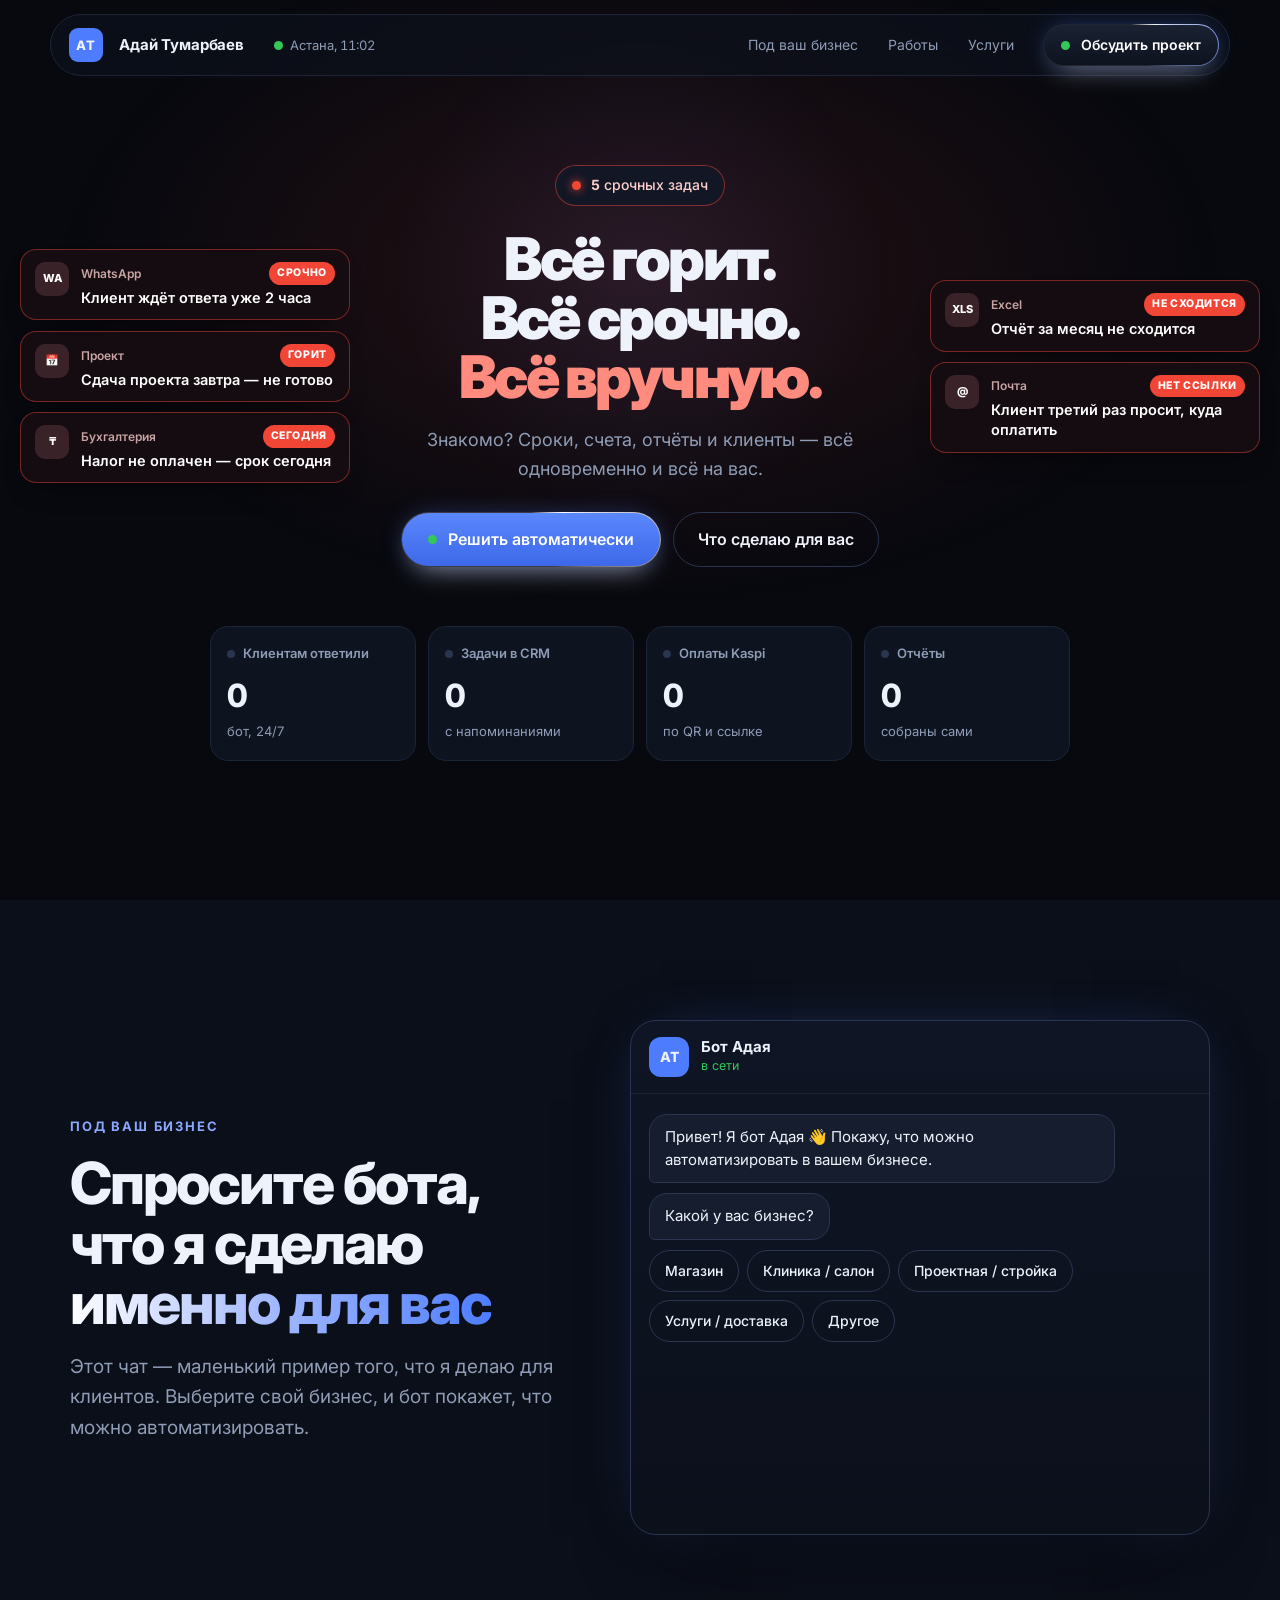
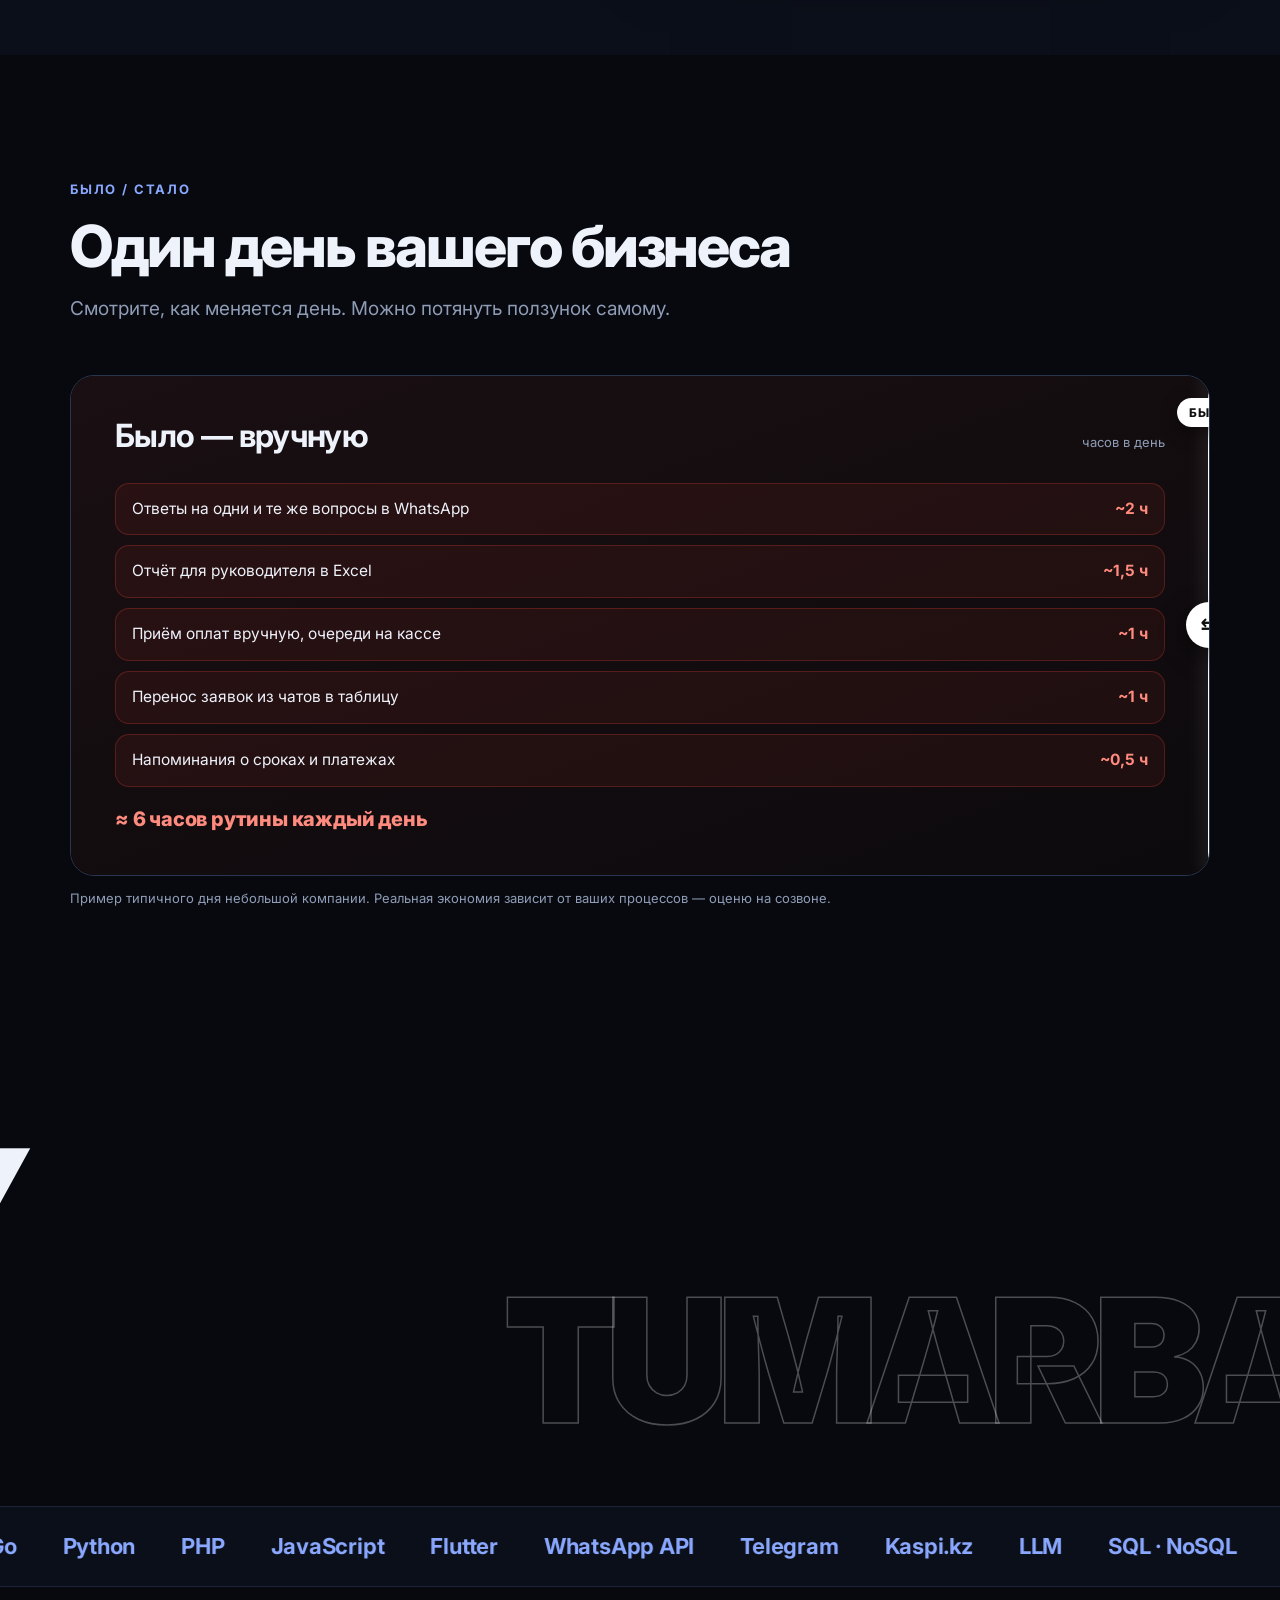
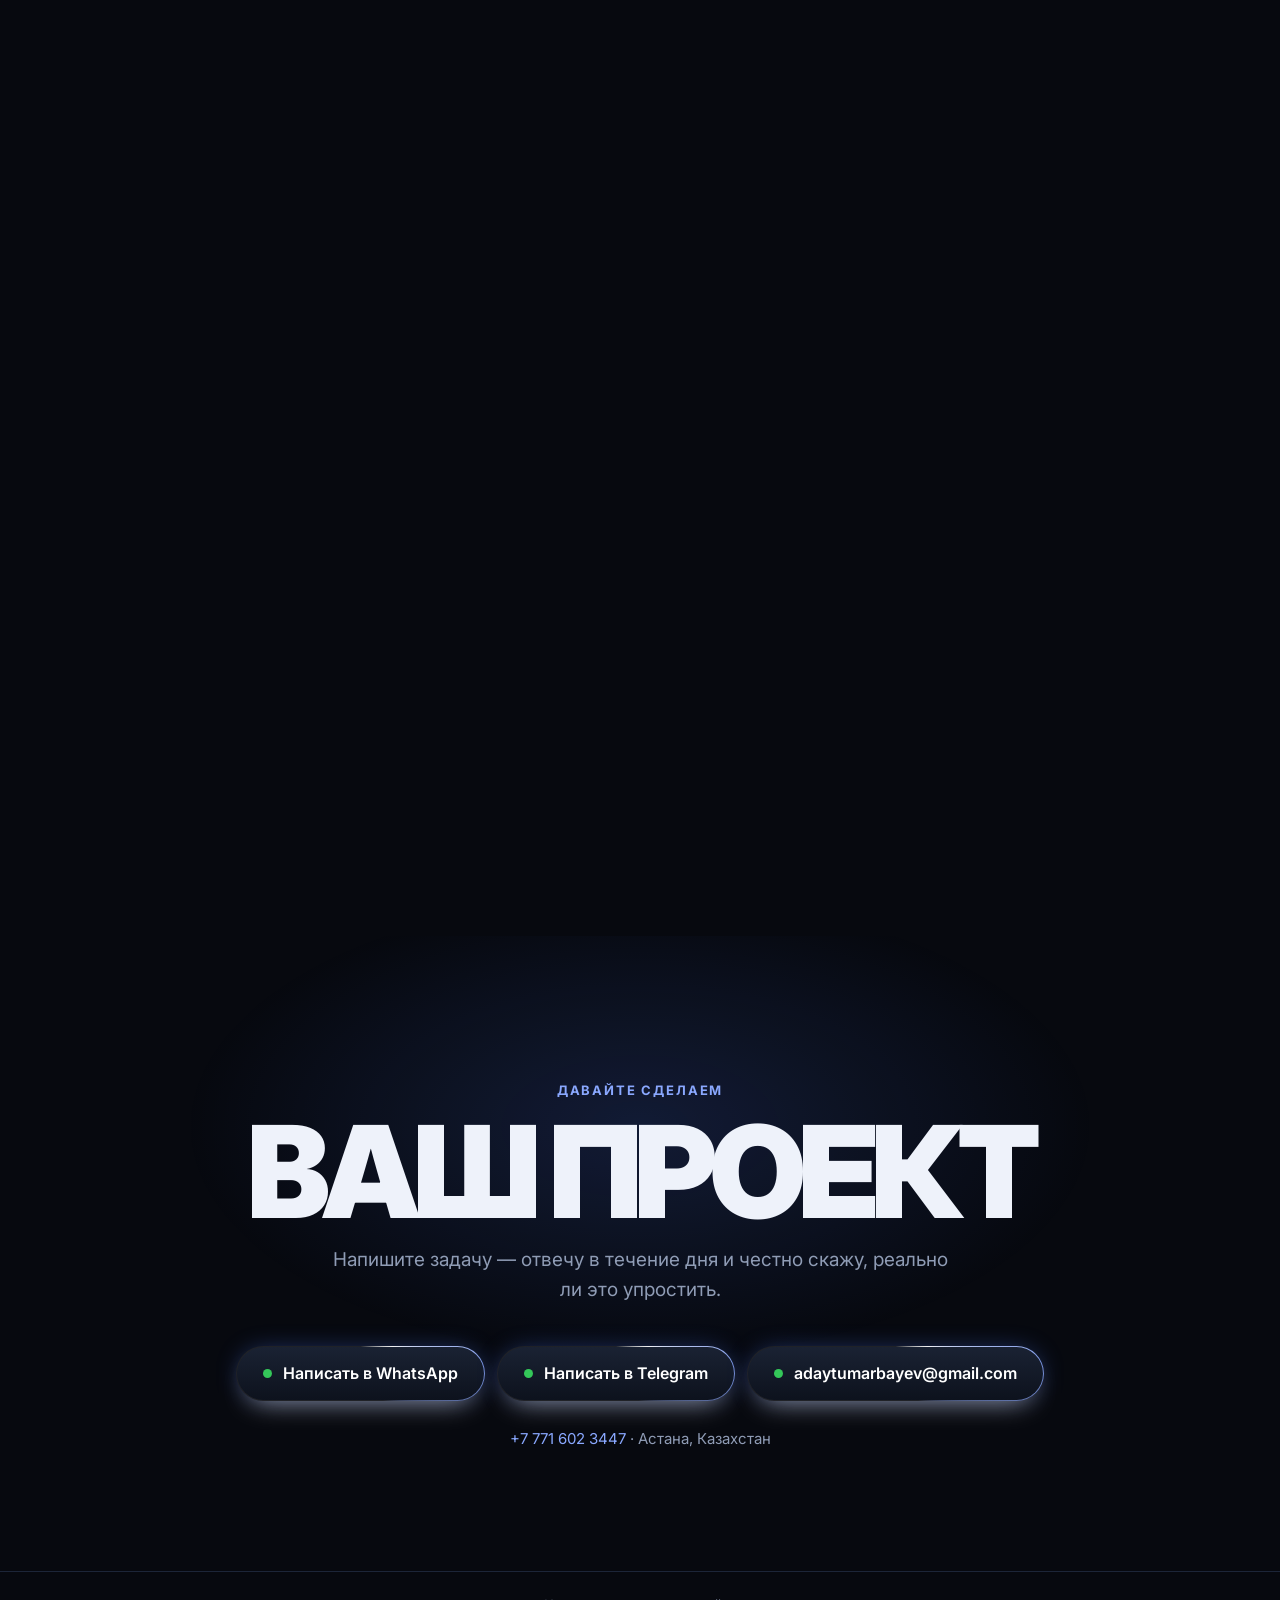
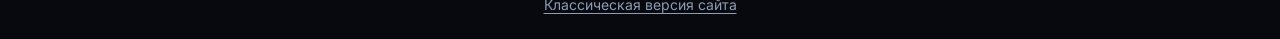
==== commit d8dbd8d5: "Mobile apps: add 3D room capture on iPhone for realtors and cleaning Co-Authored-By: Claude Opus 5.5" ====
--- a/index.html
+++ b/index.html
@@ -732,8 +732,8 @@
         </a>
         <article class="p p--third g1 rv rv-d2" data-tilt>
           <h3>12 мобильных приложений</h3>
-          <p>Android и iOS из одной кодовой базы. Быстрые даже на слабых телефонах.</p>
-          <div class="p__tags"><span>App Store</span><span>Google Play</span></div>
+          <p>Android и iOS из одной кодовой базы. Среди них — 3D-съёмка помещения на iPhone: снял квартиру, и по ней можно «пройтись» на экране. Риэлтор показывает объект без выезда, химчистка заранее видит, что и как чистить.</p>
+          <div class="p__tags"><span>App Store</span><span>Google Play</span><span>3D-тур на iPhone</span></div>
         </article>
       </div>
     </div>
@@ -747,7 +747,7 @@
       </div>
       <div class="svcs">
         <div class="svc rv"><span class="svc__n">01</span><h3>Сайты и веб-системы</h3><p>Лендинги, интернет-магазины, корпоративные порталы. Интеграции с CRM, оплатой Kaspi.kz и внешними API.</p></div>
-        <div class="svc rv"><span class="svc__n">02</span><h3>Мобильные приложения</h3><p>Android и iOS из одной кодовой базы, публикация в App Store и Google Play.</p></div>
+        <div class="svc rv"><span class="svc__n">02</span><h3>Мобильные приложения</h3><p>Android и iOS из одной кодовой базы, публикация в App Store и Google Play. Умею и нестандартное: 3D-съёмка квартиры на iPhone с прогулкой по ней — для риэлторов и сервисов уборки.</p></div>
         <div class="svc rv"><span class="svc__n">03</span><h3>Чат-боты и автоматизация</h3><p>WhatsApp и Telegram, заявки в CRM, автоотчёты, рассылки, каналы — рутина уходит боту.</p></div>
         <div class="svc rv"><span class="svc__n">04</span><h3>ИИ для бизнеса</h3><p>Языковые модели на ваших данных, локальные модели для конфиденциальной информации, внедрение ChatGPT, Claude и Gemini в команду.</p></div>
         <div class="svc rv"><span class="svc__n">05</span><h3>Дизайн, который продаёт</h3><p>Структура под продажу: оффер, выгоды, призыв к действию. Фирменный стиль, баннеры и Reels.</p></div>
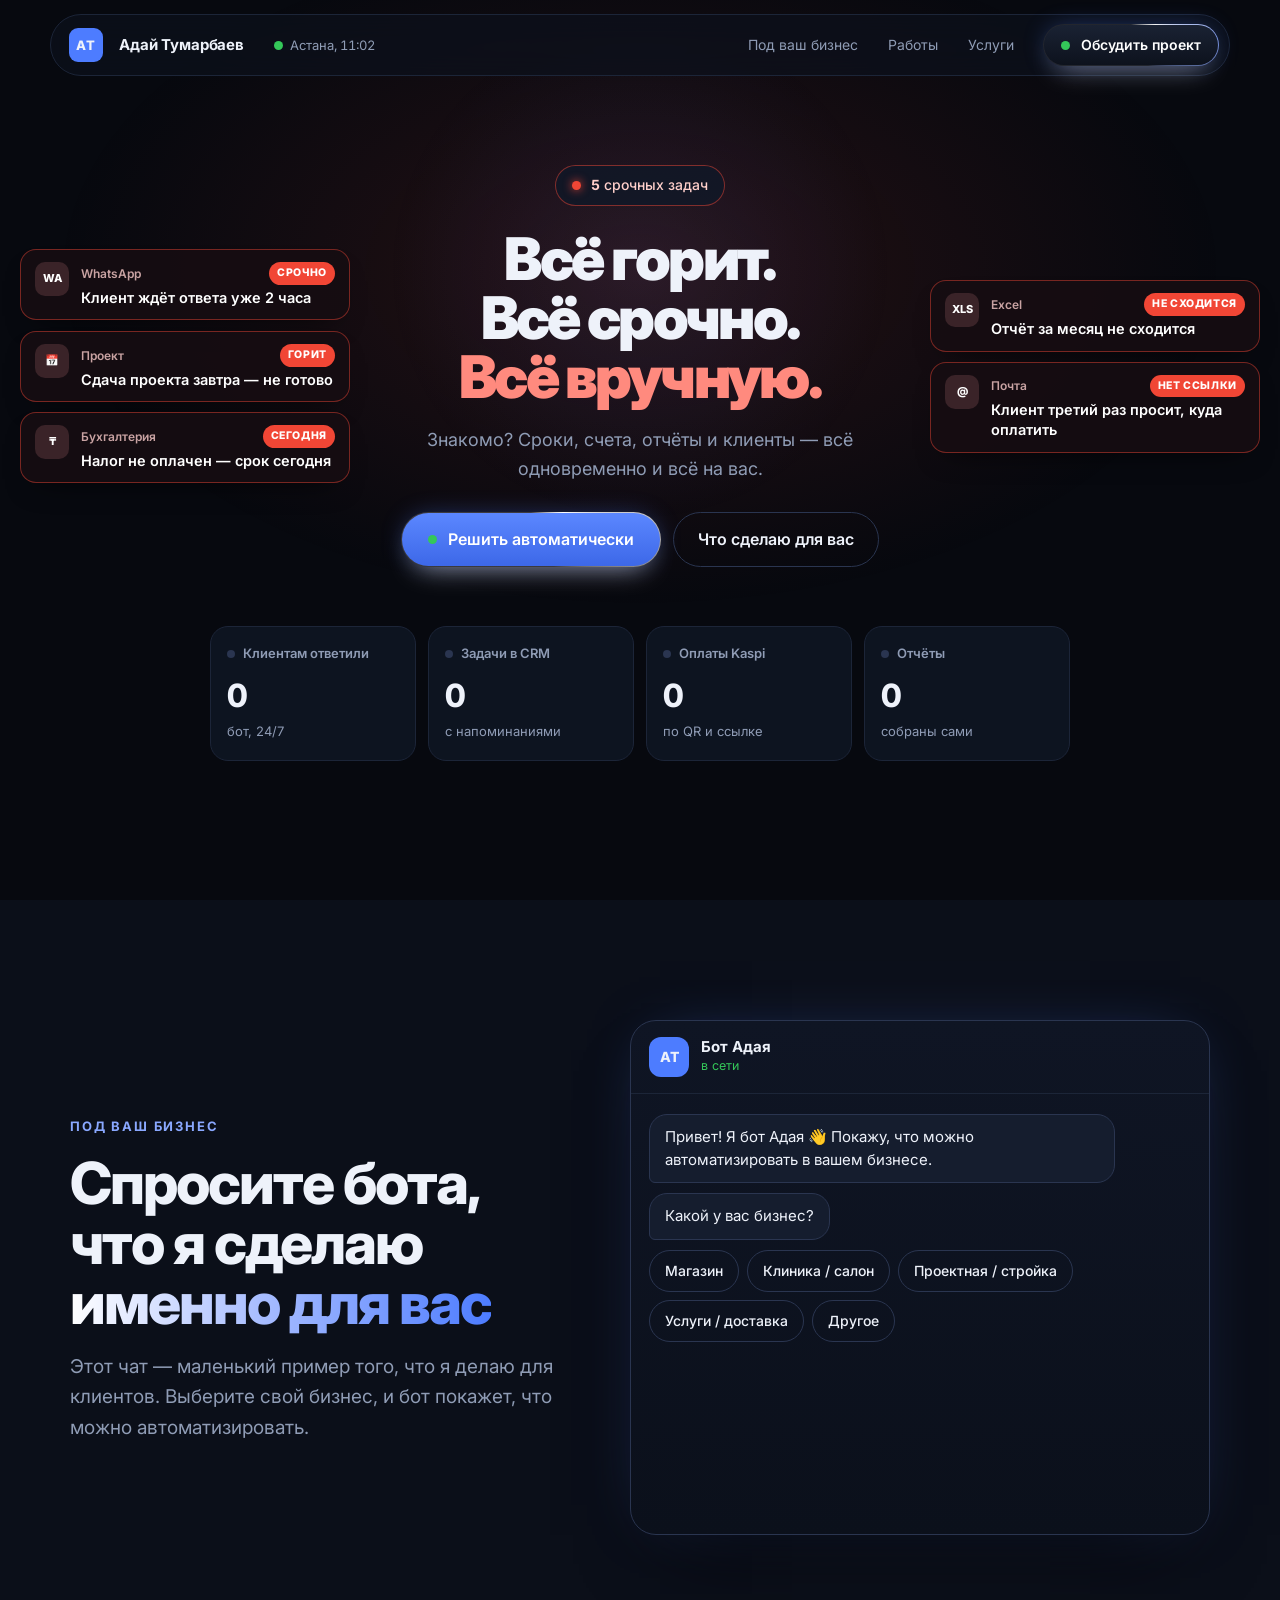
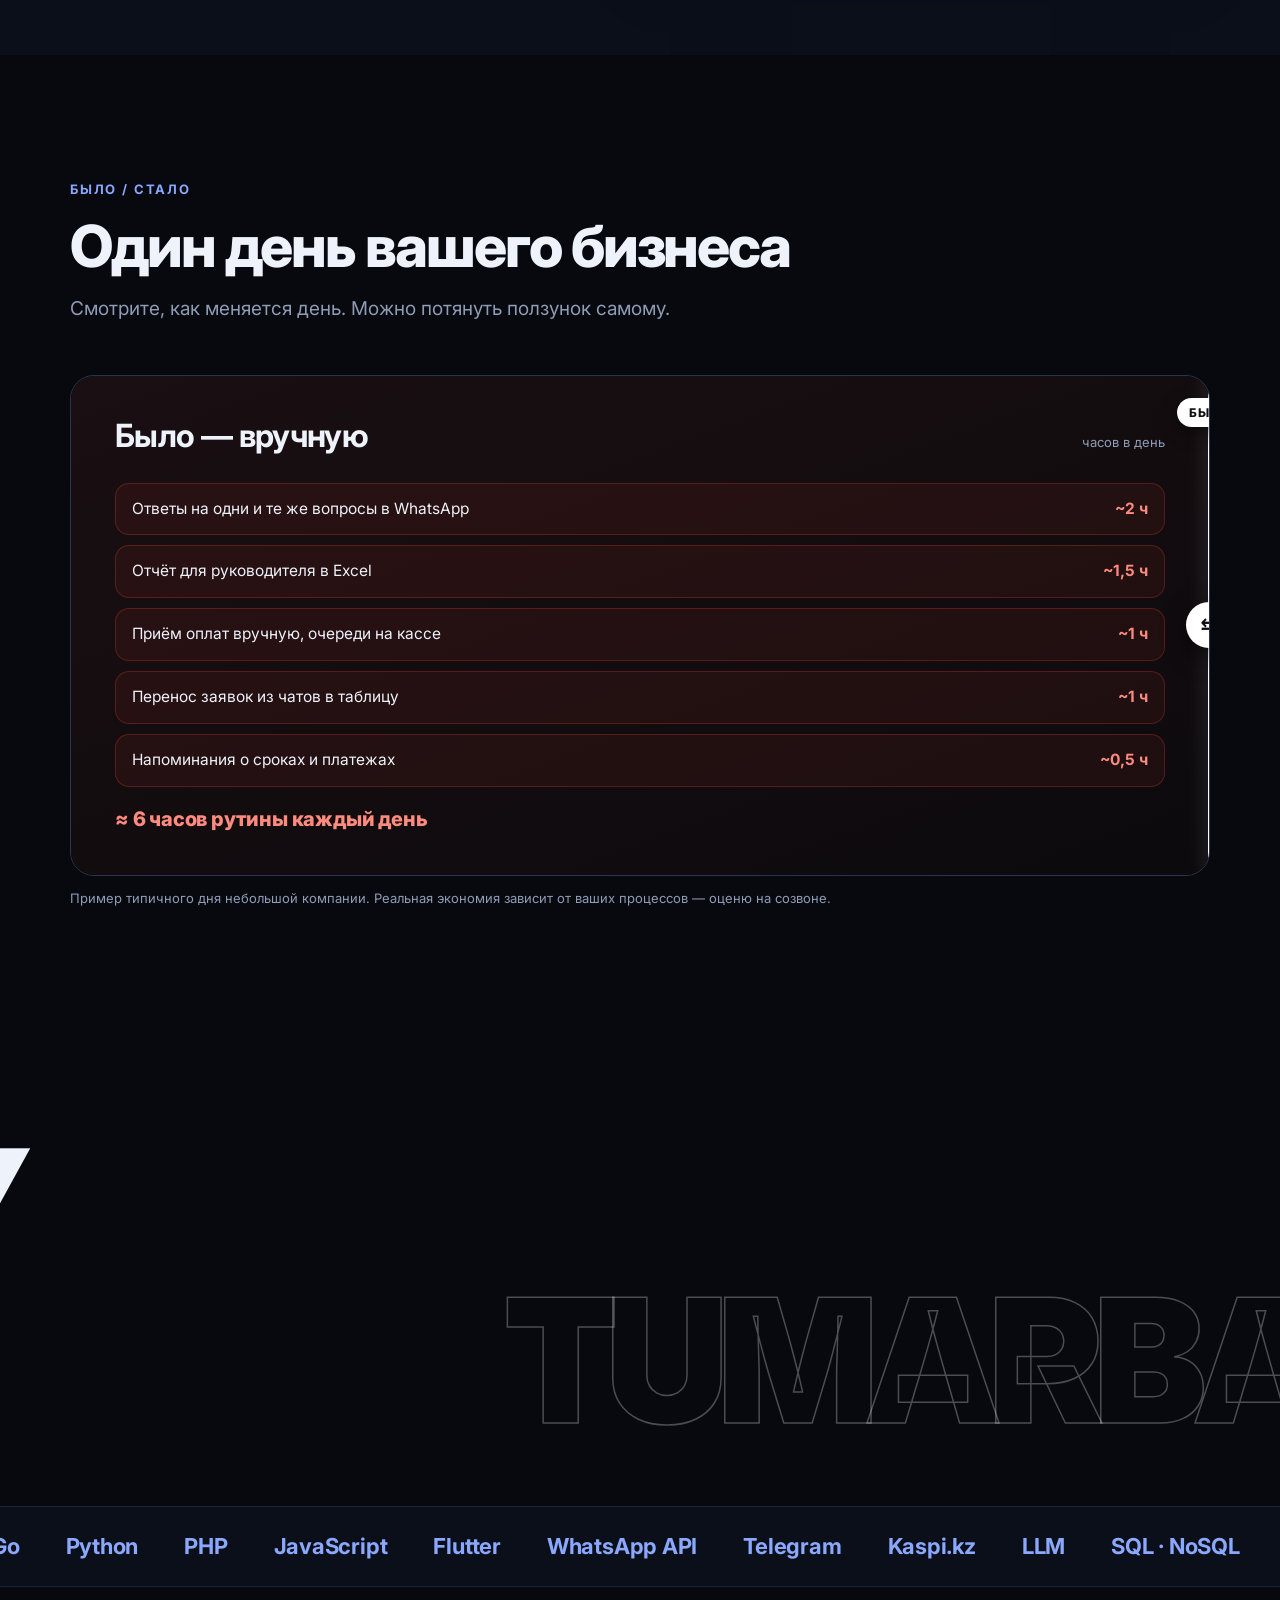
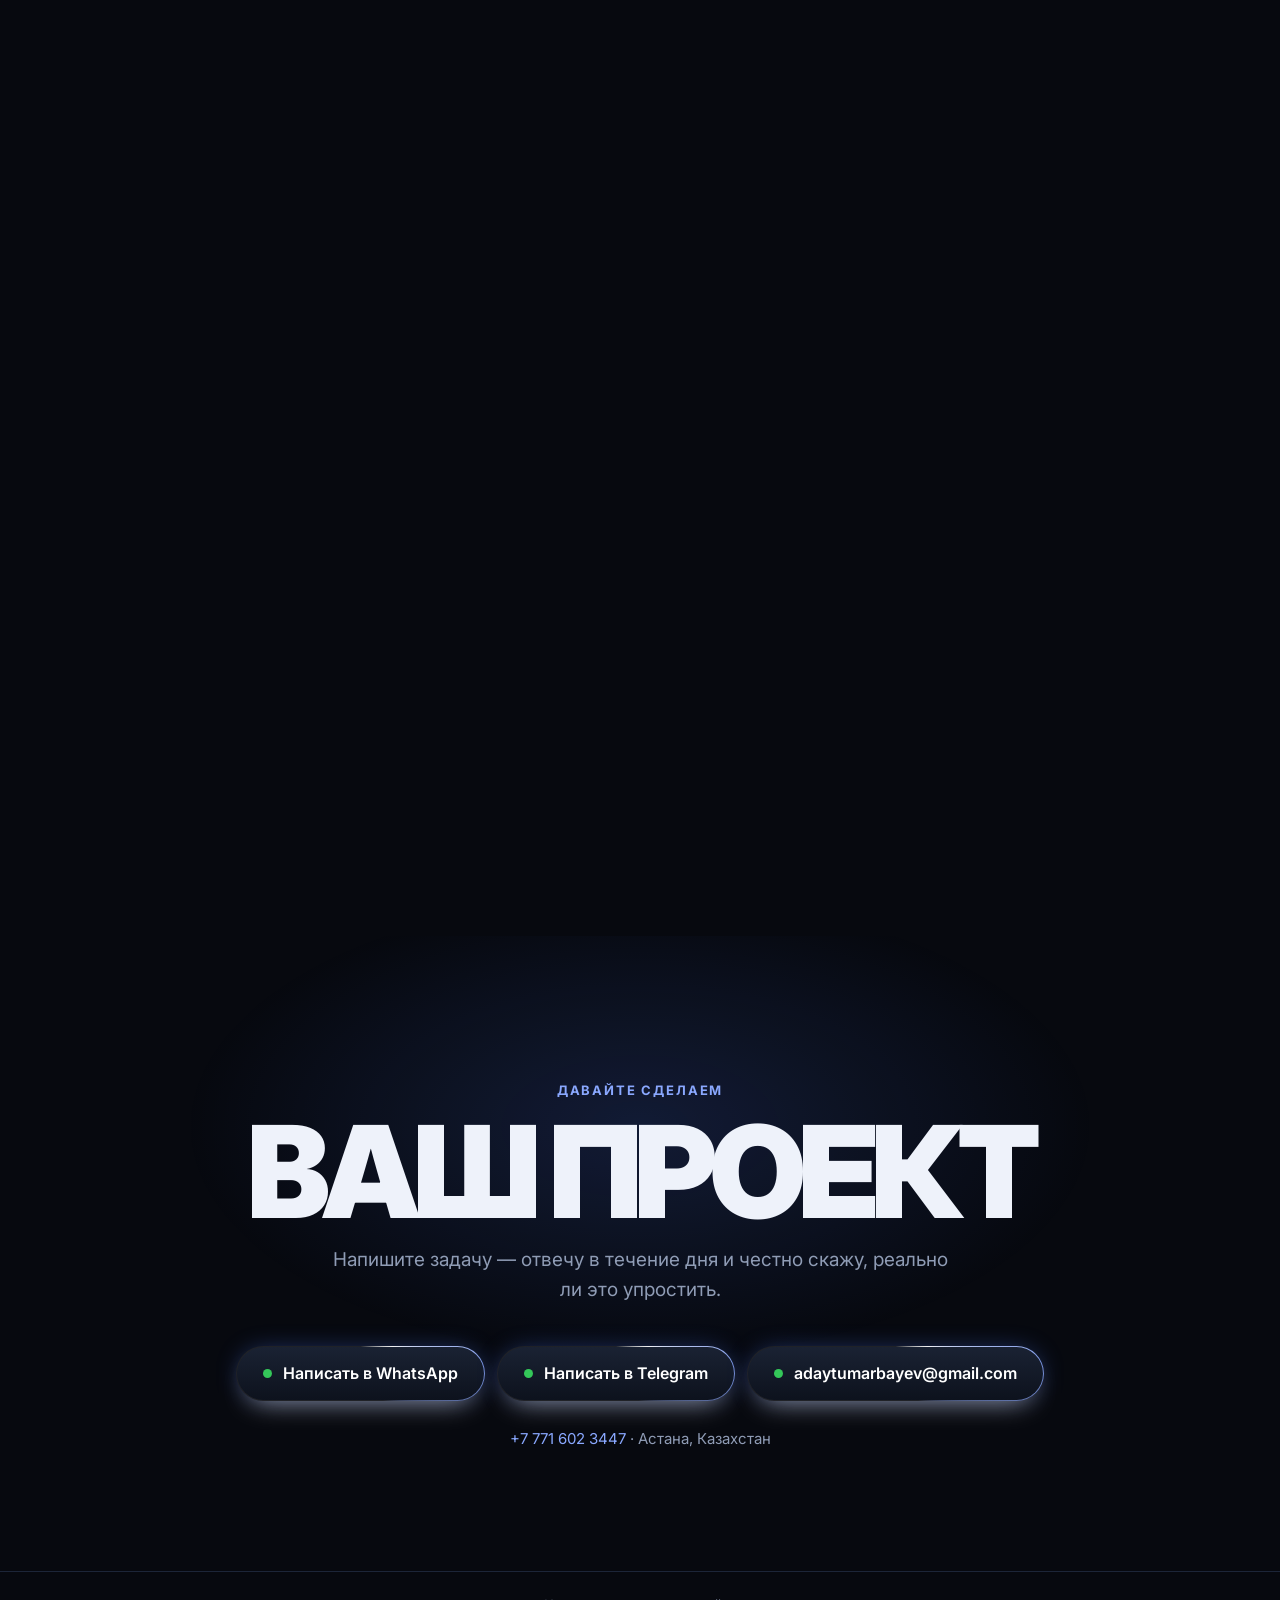
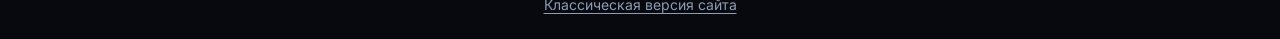
==== commit 99d3c25a: "Switch site URLs to tumarbayev.vercel.app Canonical, Open Graph, JSON-LD, sitemap, robots, email sub" ====
--- a/index.html
+++ b/index.html
@@ -10,20 +10,20 @@
 <meta name="description" content="Разработка сайтов, мобильных приложений, чат-ботов WhatsApp и Telegram в Астане и по Казахстану. Автоматизация бизнеса, ИИ, оплата Kaspi.kz. Под ключ.">
 <meta name="robots" content="index, follow">
 <meta name="author" content="Адай Тумарбаев">
-<link rel="canonical" href="https://tumarbaev.vercel.app/">
+<link rel="canonical" href="https://tumarbayev.vercel.app/">
 <meta property="og:type" content="website">
 <meta property="og:locale" content="ru_RU">
 <meta property="og:site_name" content="Адай Тумарбаев">
-<meta property="og:url" content="https://tumarbaev.vercel.app/">
+<meta property="og:url" content="https://tumarbayev.vercel.app/">
 <meta property="og:title" content="Сайты, приложения и автоматизация для бизнеса — Адай Тумарбаев">
 <meta property="og:description" content="Сайты, мобильные приложения, чат-боты WhatsApp и Telegram, ИИ и оплата Kaspi.kz. Астана и весь Казахстан.">
-<meta property="og:image" content="https://tumarbaev.vercel.app/og-image.png">
+<meta property="og:image" content="https://tumarbayev.vercel.app/og-image.png">
 <meta property="og:image:width" content="1200">
 <meta property="og:image:height" content="630">
 <meta name="twitter:card" content="summary_large_image">
 <meta name="twitter:title" content="Сайты, приложения и автоматизация для бизнеса — Адай Тумарбаев">
 <meta name="twitter:description" content="Сайты, мобильные приложения, чат-боты WhatsApp и Telegram, ИИ и оплата Kaspi.kz. Астана и весь Казахстан.">
-<meta name="twitter:image" content="https://tumarbaev.vercel.app/og-image.png">
+<meta name="twitter:image" content="https://tumarbayev.vercel.app/og-image.png">
 <meta name="theme-color" content="#07090f">
 <script type="application/ld+json">
 {
@@ -31,11 +31,11 @@
  "@graph": [
   {
    "@type": "Person",
-   "@id": "https://tumarbaev.vercel.app/#person",
+   "@id": "https://tumarbayev.vercel.app/#person",
    "name": "Адай Тумарбаев",
    "alternateName": "Aday Tumarbayev",
    "jobTitle": "Full-stack разработчик",
-   "url": "https://tumarbaev.vercel.app/",
+   "url": "https://tumarbayev.vercel.app/",
    "email": "mailto:adaytumarbayev@gmail.com",
    "telephone": "+77716023447",
    "address": {
@@ -64,11 +64,11 @@
   },
   {
    "@type": "ProfessionalService",
-   "@id": "https://tumarbaev.vercel.app/#service",
+   "@id": "https://tumarbayev.vercel.app/#service",
    "name": "Адай Тумарбаев — разработка сайтов, приложений и автоматизация",
-   "url": "https://tumarbaev.vercel.app/",
-   "image": "https://tumarbaev.vercel.app/og-image.png",
-   "logo": "https://tumarbaev.vercel.app/apple-touch-icon.png",
+   "url": "https://tumarbayev.vercel.app/",
+   "image": "https://tumarbayev.vercel.app/og-image.png",
+   "logo": "https://tumarbayev.vercel.app/apple-touch-icon.png",
    "telephone": "+77716023447",
    "email": "adaytumarbayev@gmail.com",
    "address": {
@@ -87,7 +87,7 @@
     }
    ],
    "founder": {
-    "@id": "https://tumarbaev.vercel.app/#person"
+    "@id": "https://tumarbayev.vercel.app/#person"
    },
    "description": "Разработка сайтов и интернет-магазинов, мобильных приложений для Android и iOS, чат-ботов WhatsApp и Telegram, автоматизация бизнеса, интеграция ИИ и оплаты Kaspi.kz.",
    "hasOfferCatalog": {
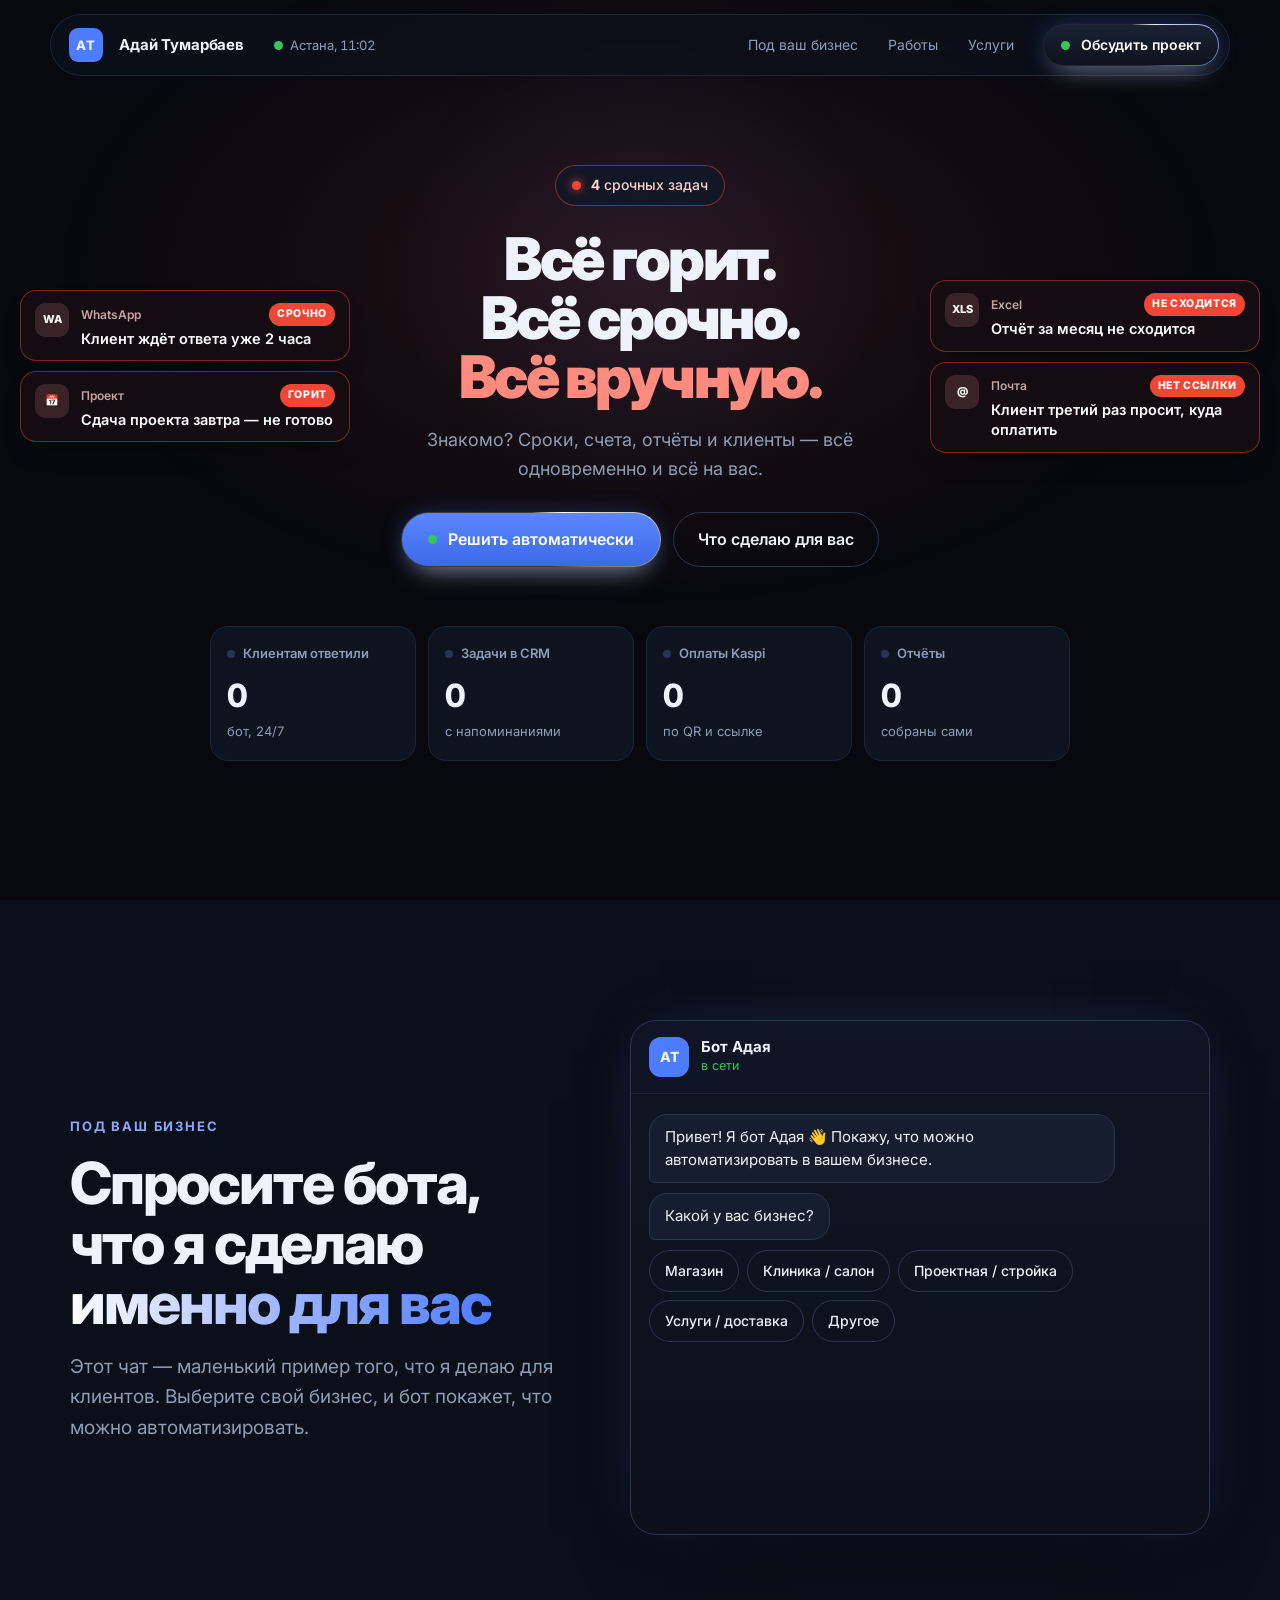
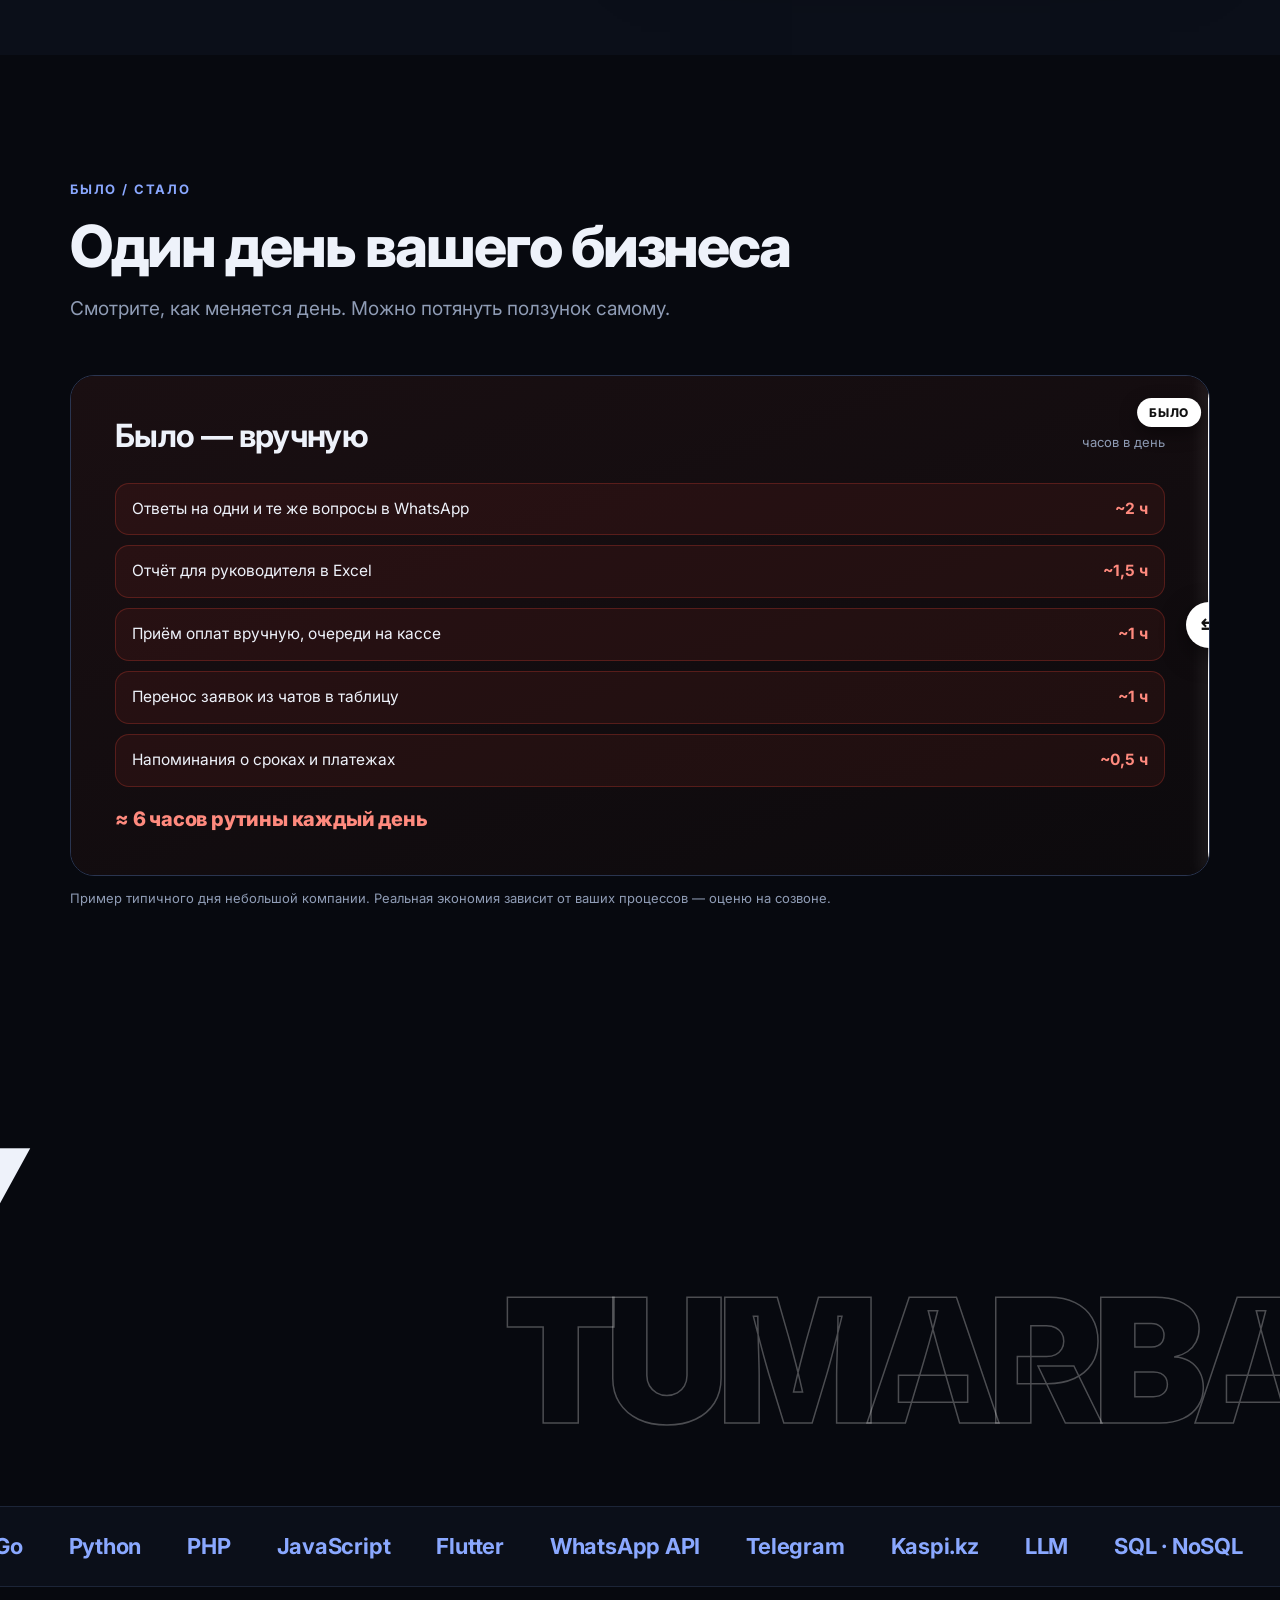
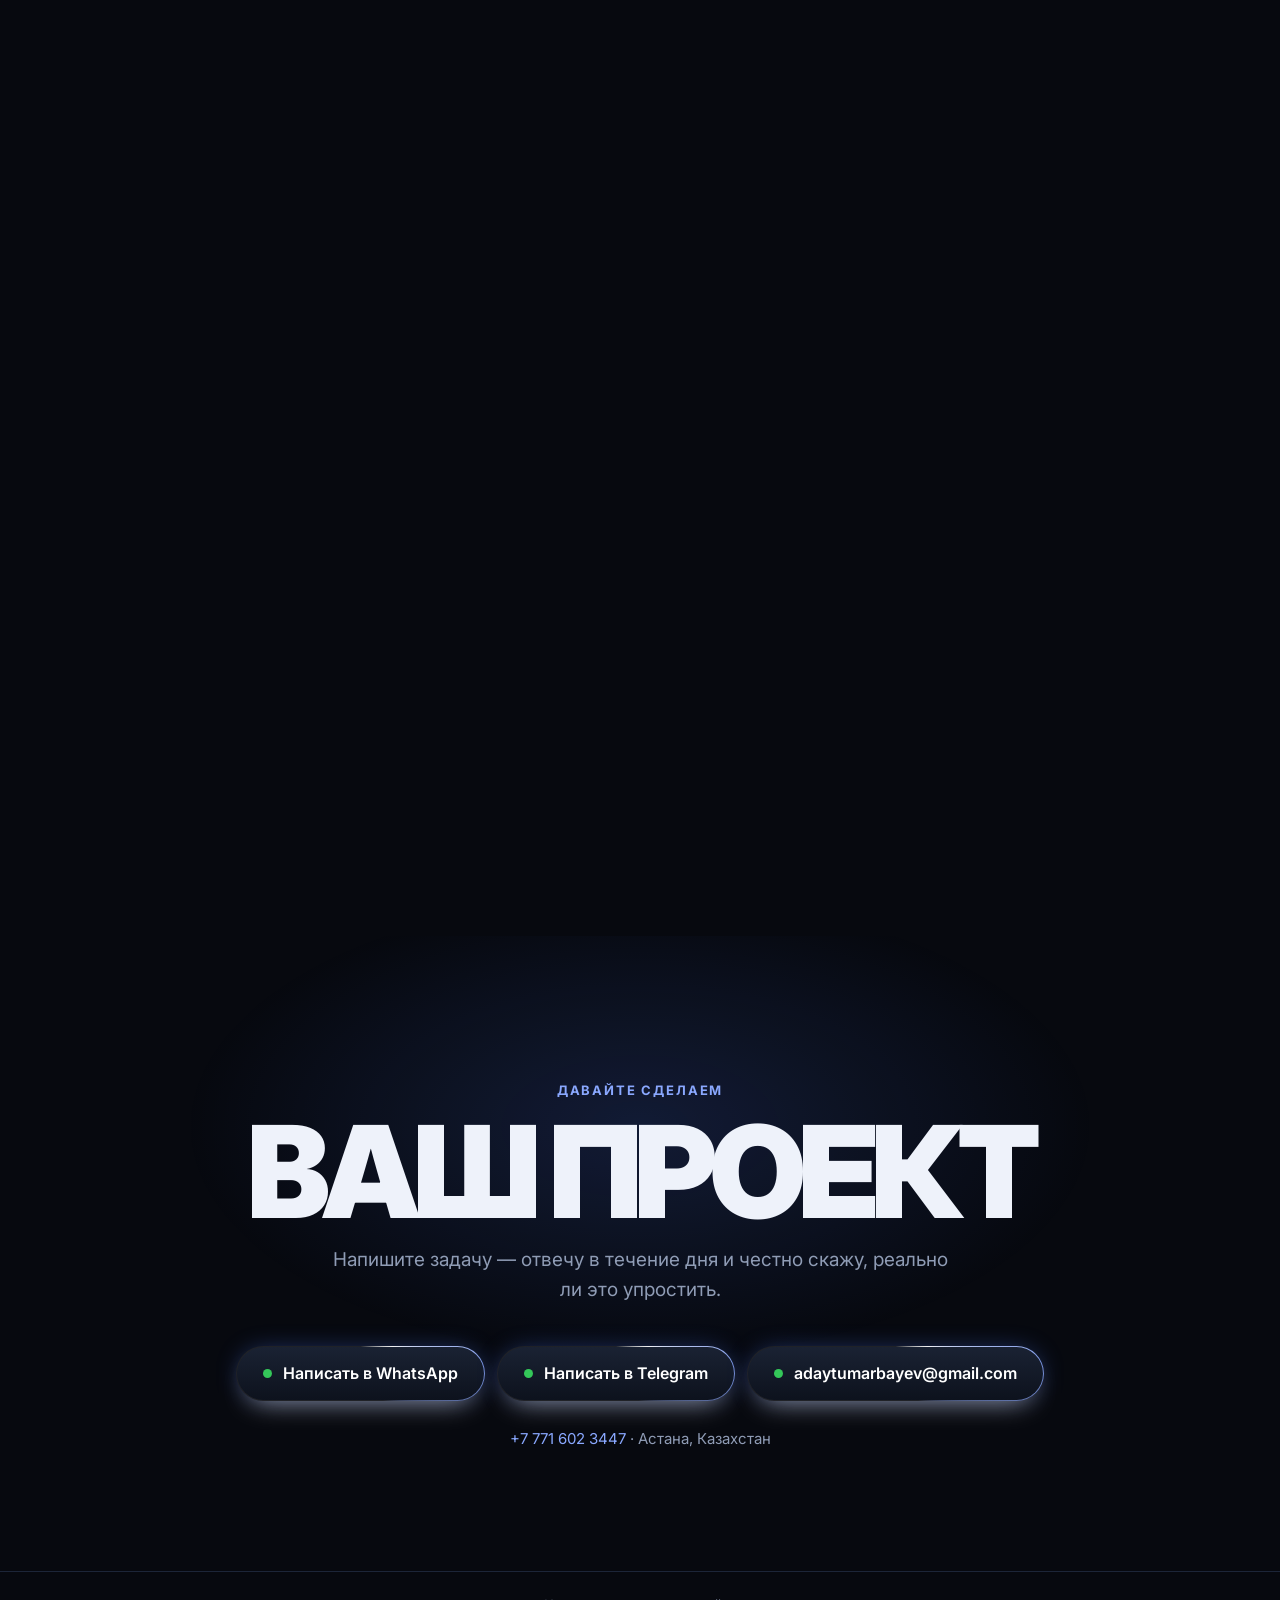
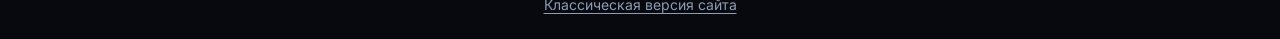
==== commit 0f8a6cad: "Mobile: stop big project numbers overlapping titles; keep slider label in frame Co-Authored-By: Clau" ====
--- a/index.html
+++ b/index.html
@@ -560,6 +560,7 @@
   .chat__body{height:400px}
   .stat{padding:24px 18px}
   .p{padding:24px;min-height:300px}
+  .p__big{position:static !important;display:block;font-size:64px;margin-bottom:auto;padding-bottom:18px}
   .contact__btns .glow{width:100%}
 }
 @media (prefers-reduced-motion:reduce){
@@ -980,7 +981,12 @@
     pos = v;
     ba.style.setProperty('--pos', v + '%');
     baR.value = v;
-    if (baLabel) baLabel.textContent = v > 50 ? 'Было' : 'Стало';
+    if (baLabel) {
+      baLabel.textContent = v > 50 ? 'Было' : 'Стало';
+      // keep the label inside the frame near the edges
+      baLabel.style.transform = 'translateX(' + (v > 85 ? '-100%' : v < 15 ? '0%' : '-50%') + ')';
+      baLabel.style.marginLeft = v > 85 ? '-8px' : v < 15 ? '8px' : '0';
+    }
   }
   // timeline: hold "было" -> wipe -> hold "стало" -> wipe back
   var HOLD = 2600, WIPE = 1500, CYCLE = 2 * (HOLD + WIPE), tStart = null;
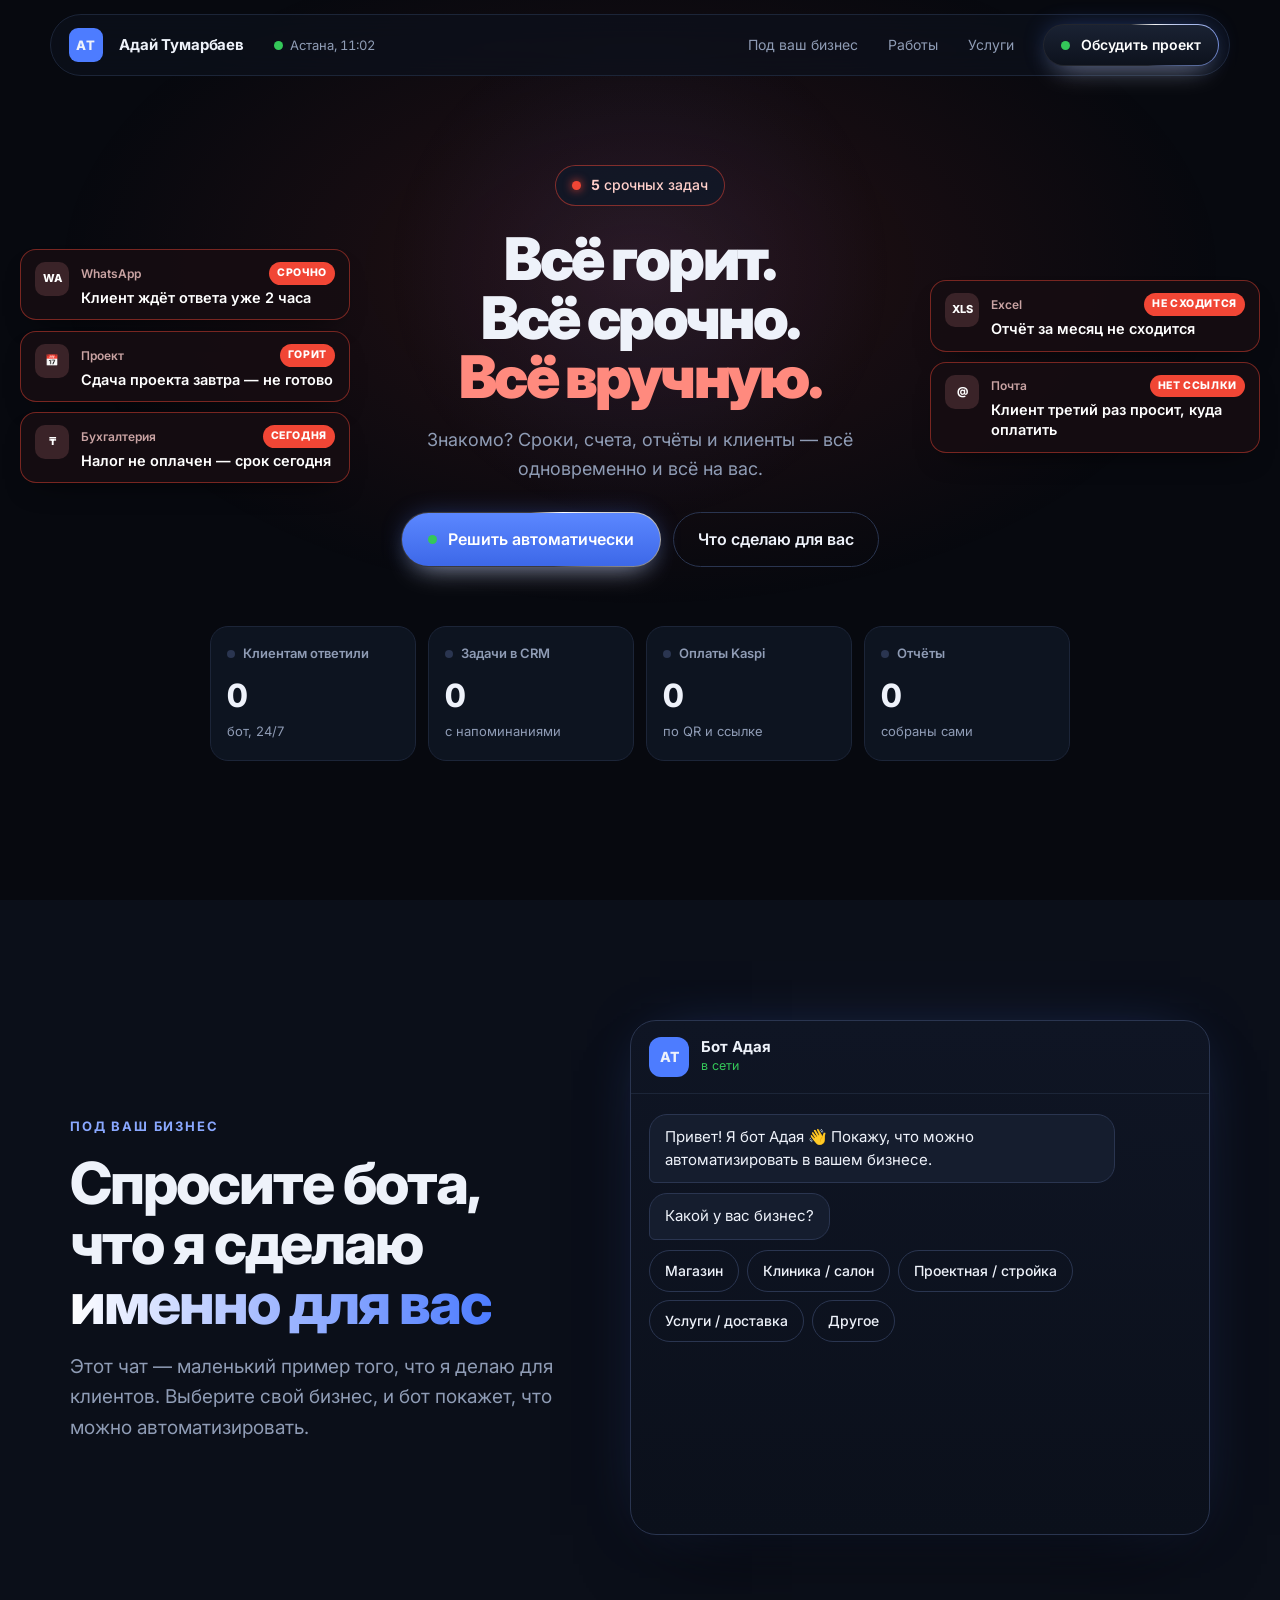
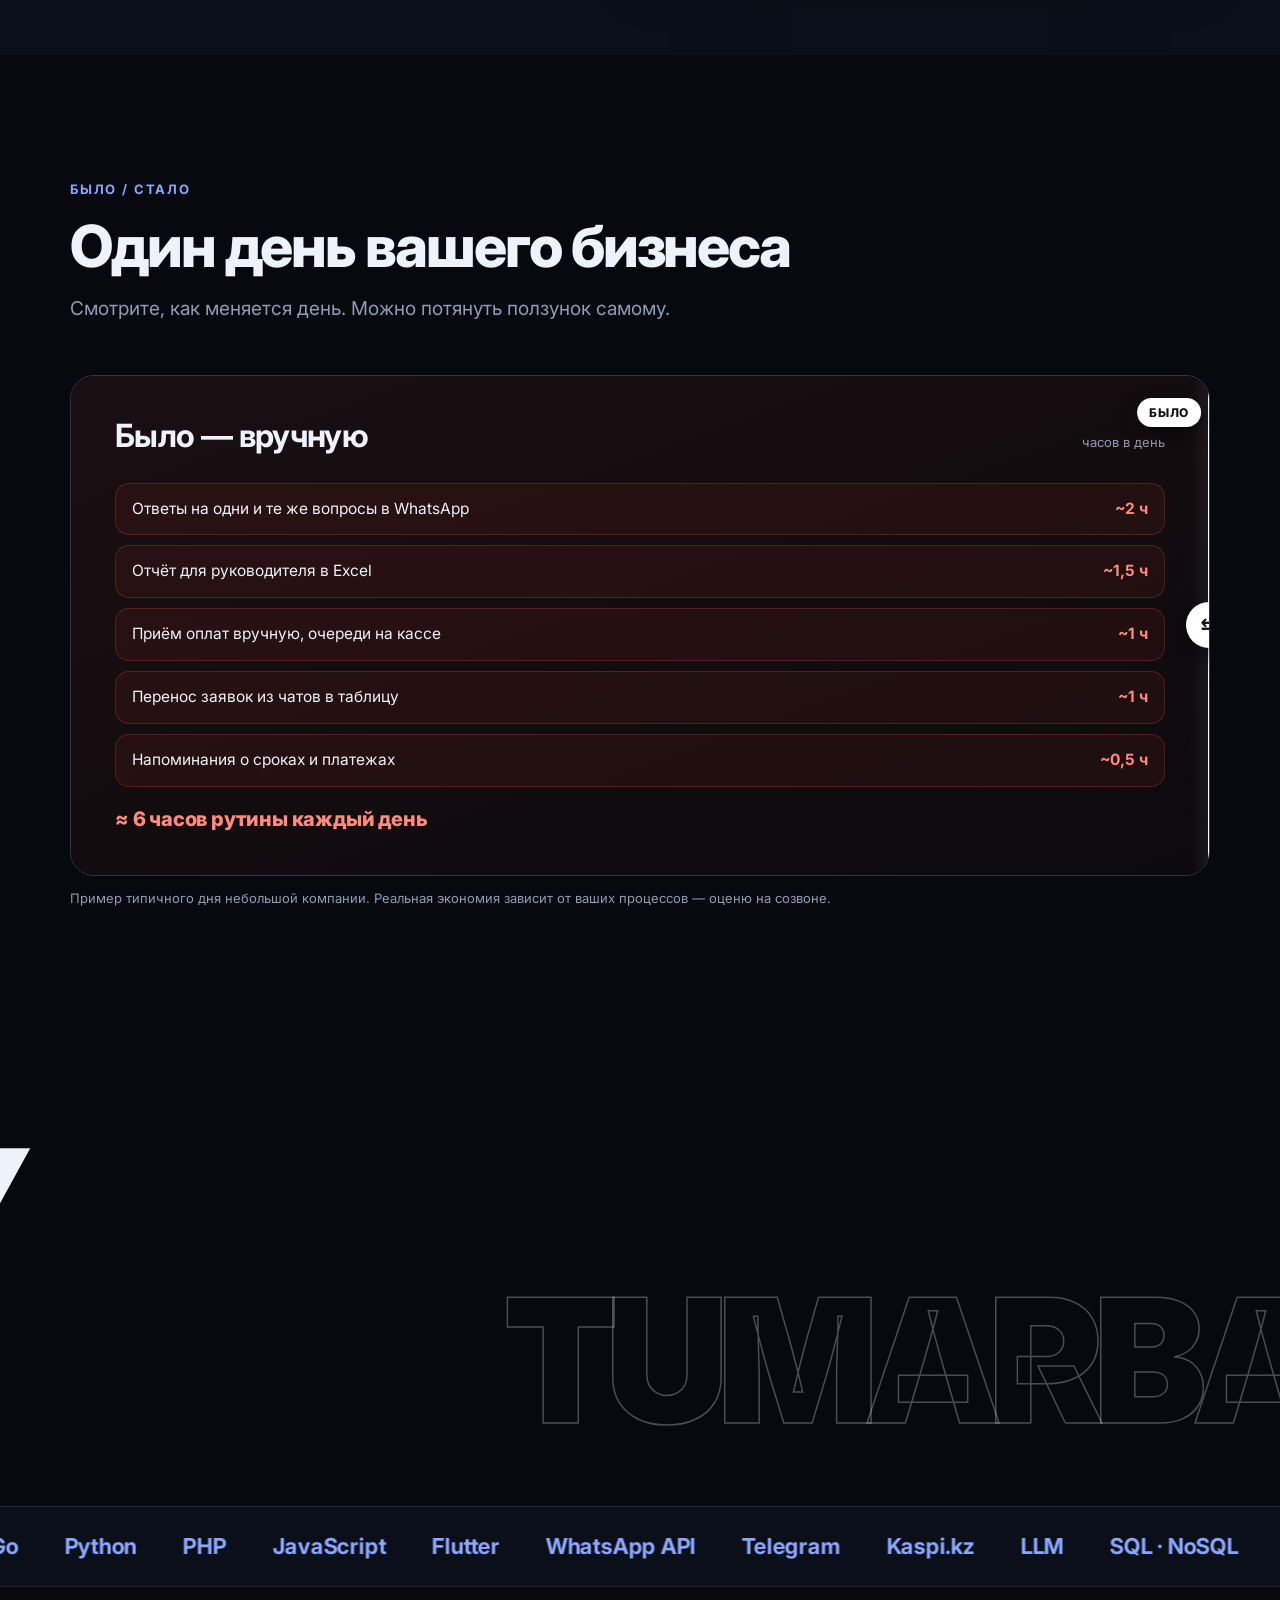
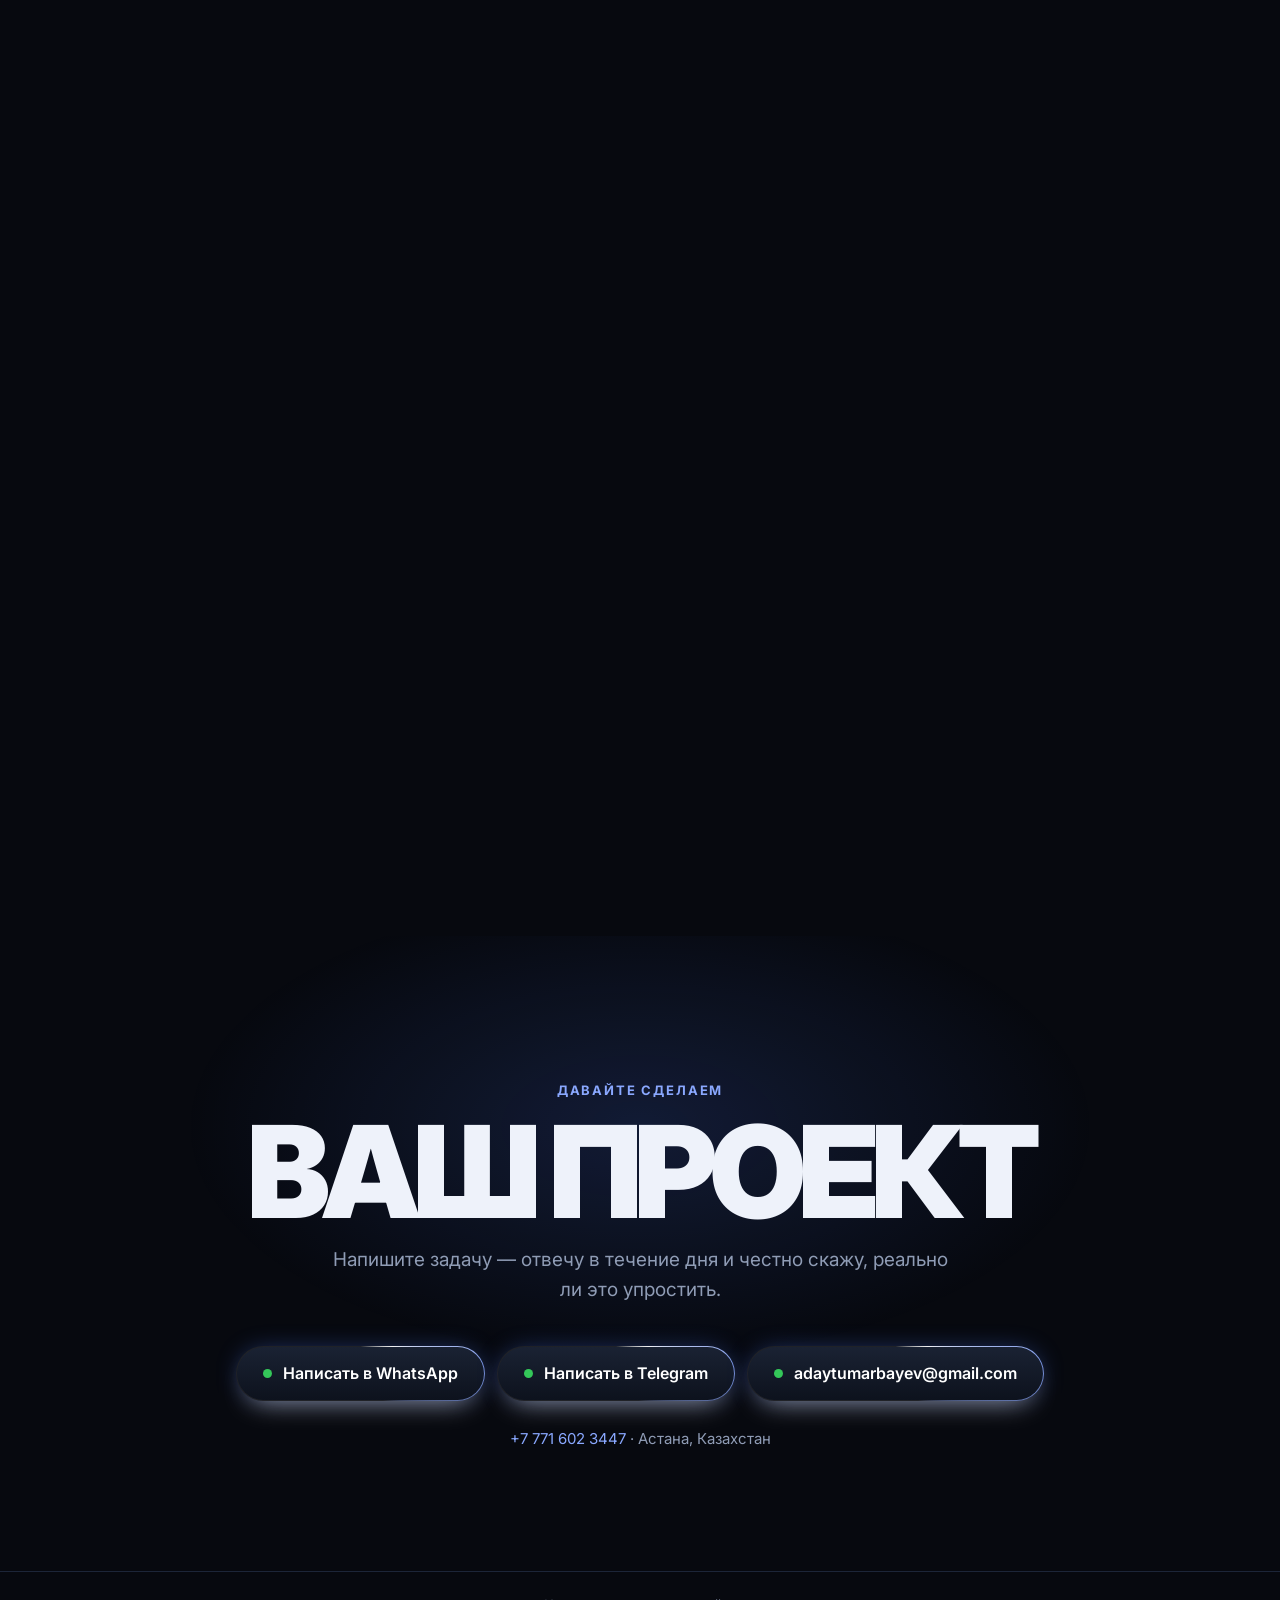
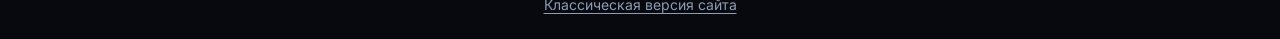
==== commit 8d0c0e04: "Mobile: keep solved-state hero button within the screen Co-Authored-By: Claude Opus 5.5 <noreply@ant" ====
--- a/index.html
+++ b/index.html
@@ -562,6 +562,7 @@
   .p{padding:24px;min-height:300px}
   .p__big{position:static !important;display:block;font-size:64px;margin-bottom:auto;padding-bottom:18px}
   .contact__btns .glow{width:100%}
+  .hero__cta .glow{max-width:100%;white-space:normal;text-align:center}
 }
 @media (prefers-reduced-motion:reduce){
   html{scroll-behavior:auto}
@@ -919,7 +920,7 @@
   }
 
   function setFixLabel(done) {
-    fixBtn.innerHTML = '<i class="live" aria-hidden="true"></i>' + (done ? 'Хочу так же — разобрать мой бизнес' : 'Решить автоматически');
+    fixBtn.innerHTML = '<i class="live" aria-hidden="true"></i>' + (done ? (small ? 'Хочу так же — разобрать' : 'Хочу так же — разобрать мой бизнес') : 'Решить автоматически');
     fixBtn.classList.toggle('is-cta', done);
   }
   // first click shows the result, then takes the visitor to the bot; after that it goes straight there
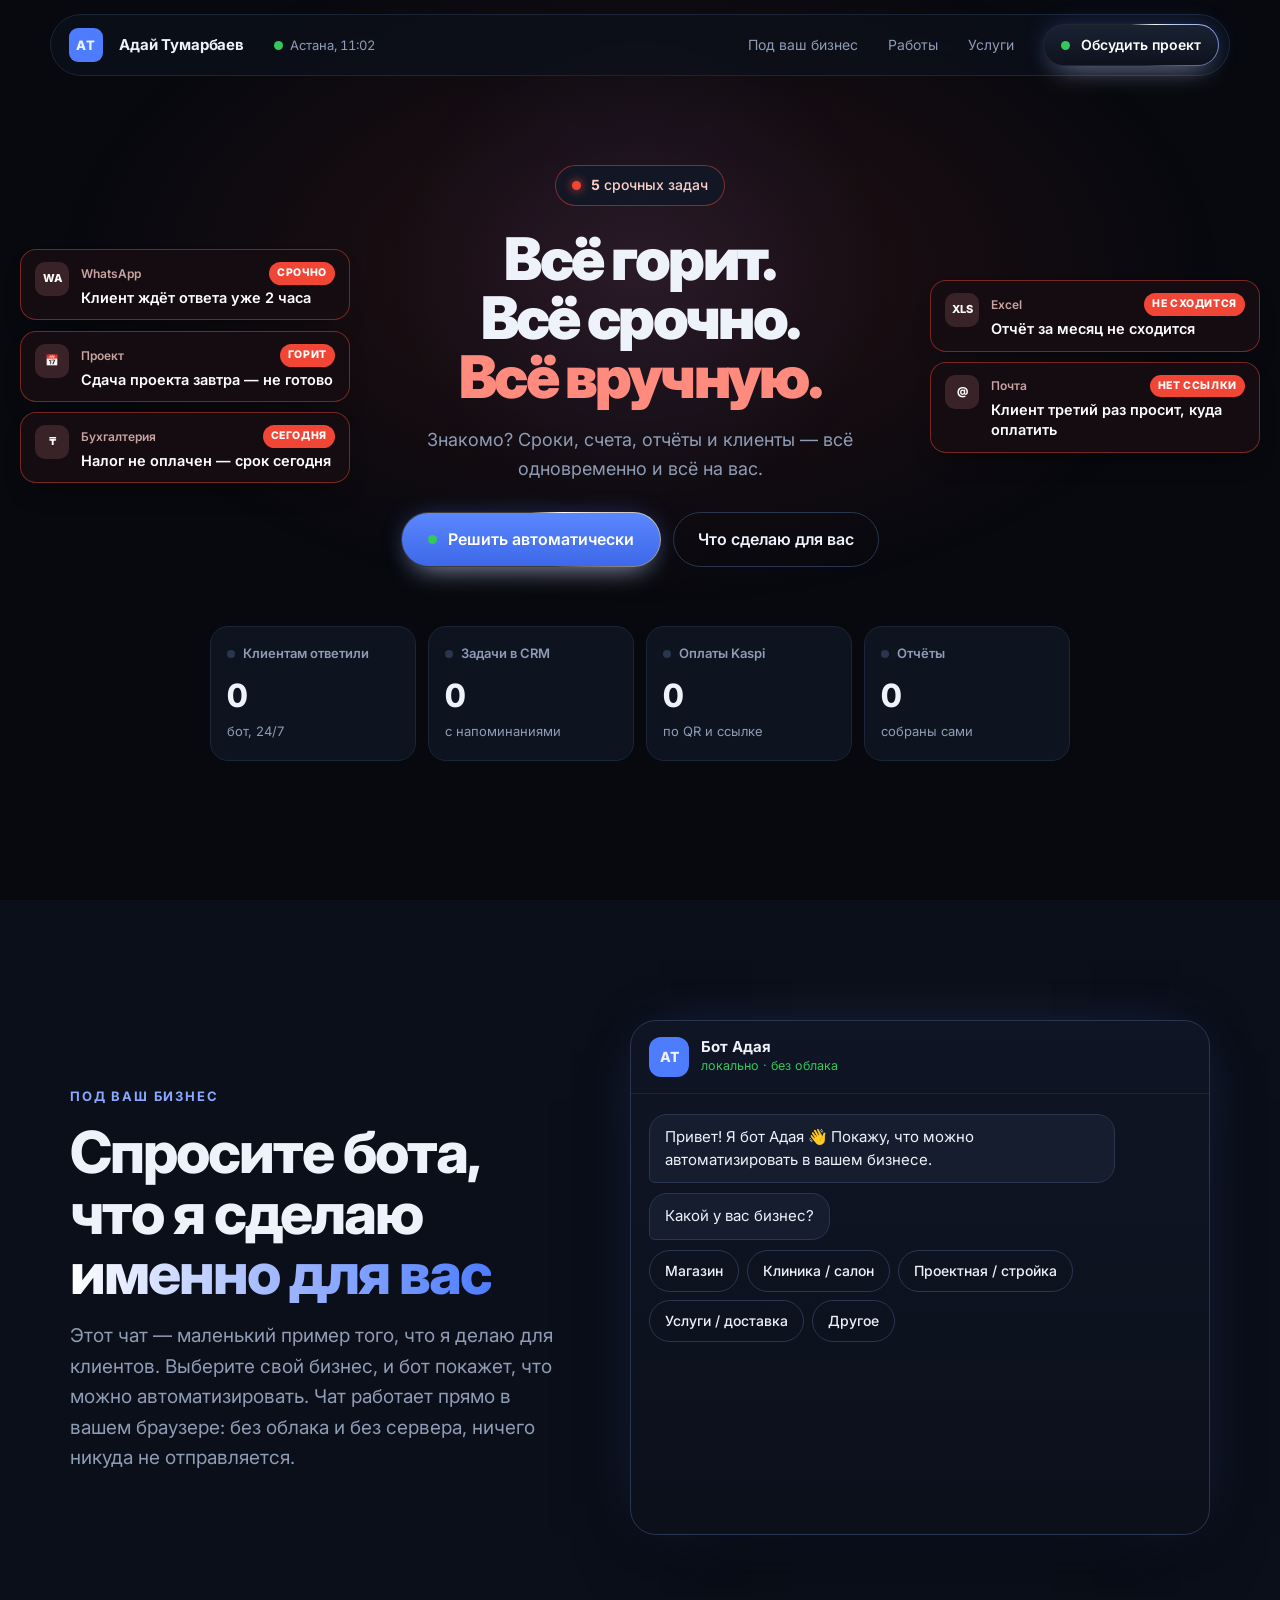
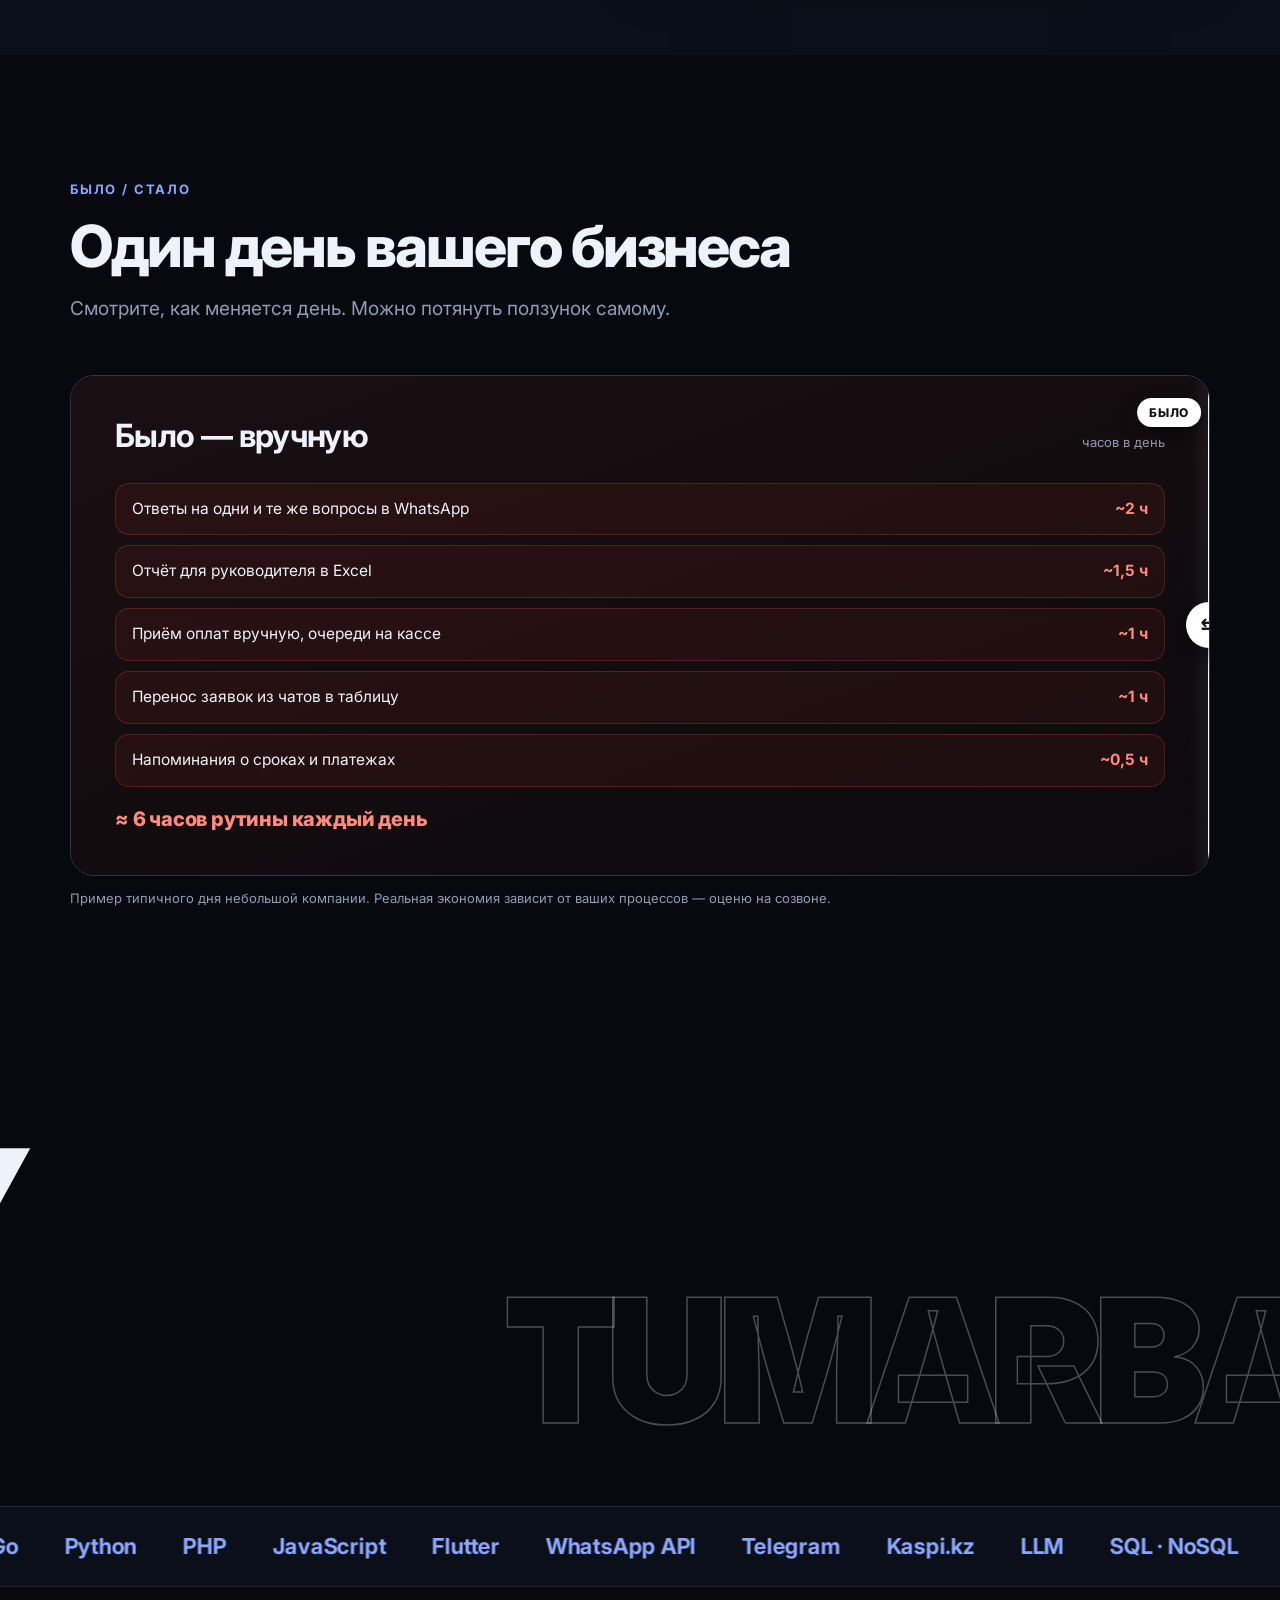
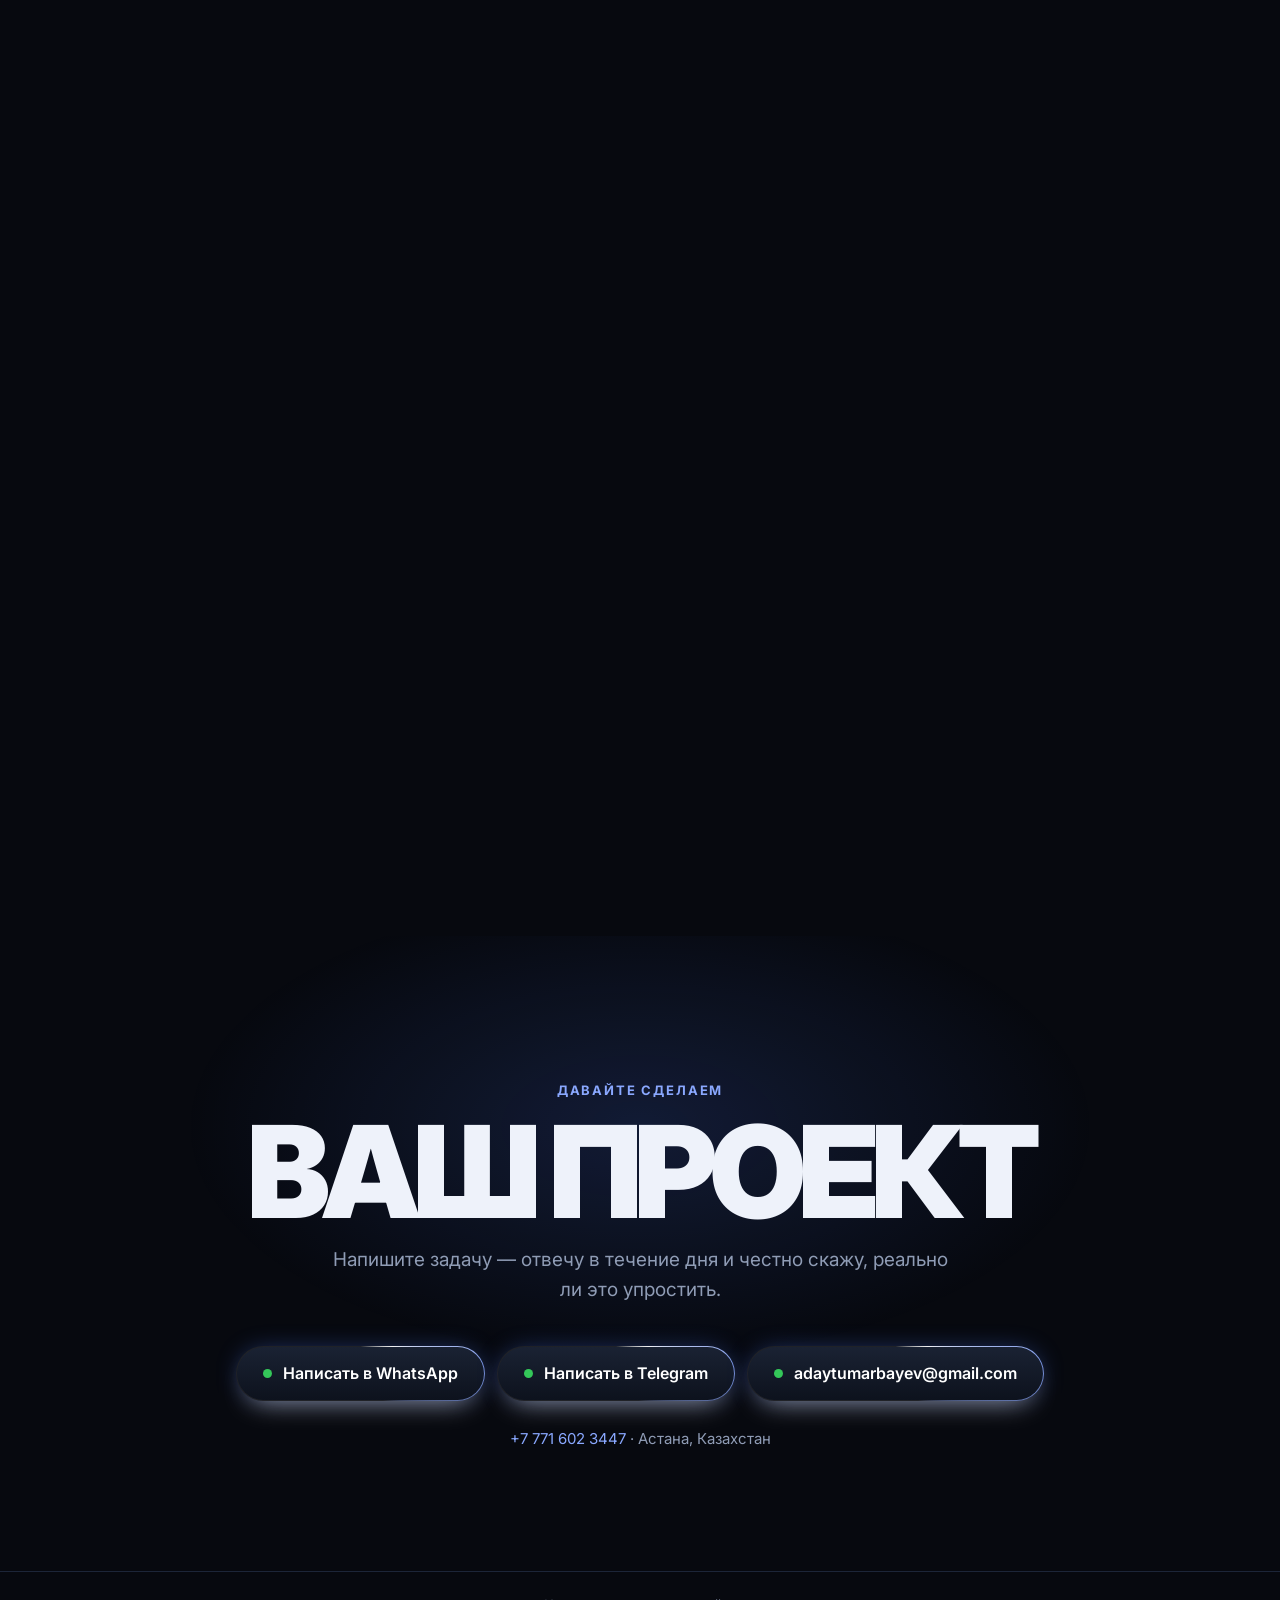
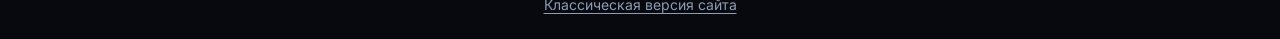
==== commit 4e1ed684: "Чат: подпись «локально · без облака» вместо «в сети» Co-Authored-By: Claude Opus 5.5 <noreply@anthro" ====
--- a/index.html
+++ b/index.html
@@ -629,12 +629,12 @@
       <div class="rv">
         <span class="eyebrow">Под ваш бизнес</span>
         <h2 class="h2 wr">Спросите бота,<br>что я сделаю<br><span class="grad">именно для вас</span></h2>
-        <p class="lead">Этот чат — маленький пример того, что я делаю для клиентов. Выберите свой бизнес, и бот покажет, что можно автоматизировать.</p>
+        <p class="lead">Этот чат — маленький пример того, что я делаю для клиентов. Выберите свой бизнес, и бот покажет, что можно автоматизировать. Чат работает прямо в вашем браузере: без облака и без сервера, ничего никуда не отправляется.</p>
       </div>
       <div class="chat rv rv-d2" role="region" aria-label="Демо-чат">
         <div class="chat__top">
           <div class="chat__ava">АТ</div>
-          <div><div class="chat__name">Бот Адая</div><div class="chat__st" id="chatSt">в сети</div></div>
+          <div><div class="chat__name">Бот Адая</div><div class="chat__st" id="chatSt">локально · без облака</div></div>
         </div>
         <div class="chat__body" id="chatBody" aria-live="polite"></div>
       </div>
@@ -1074,7 +1074,7 @@
     var t = document.createElement('div');
     t.className = 'typing'; t.innerHTML = '<i></i><i></i><i></i>';
     body.appendChild(t); scrollChat();
-    setTimeout(function () { t.remove(); st.textContent = 'в сети'; cb(); }, reduce ? 0 : ms);
+    setTimeout(function () { t.remove(); st.textContent = 'локально · без облака'; cb(); }, reduce ? 0 : ms);
   }
   function options(list) {
     var o = document.createElement('div');
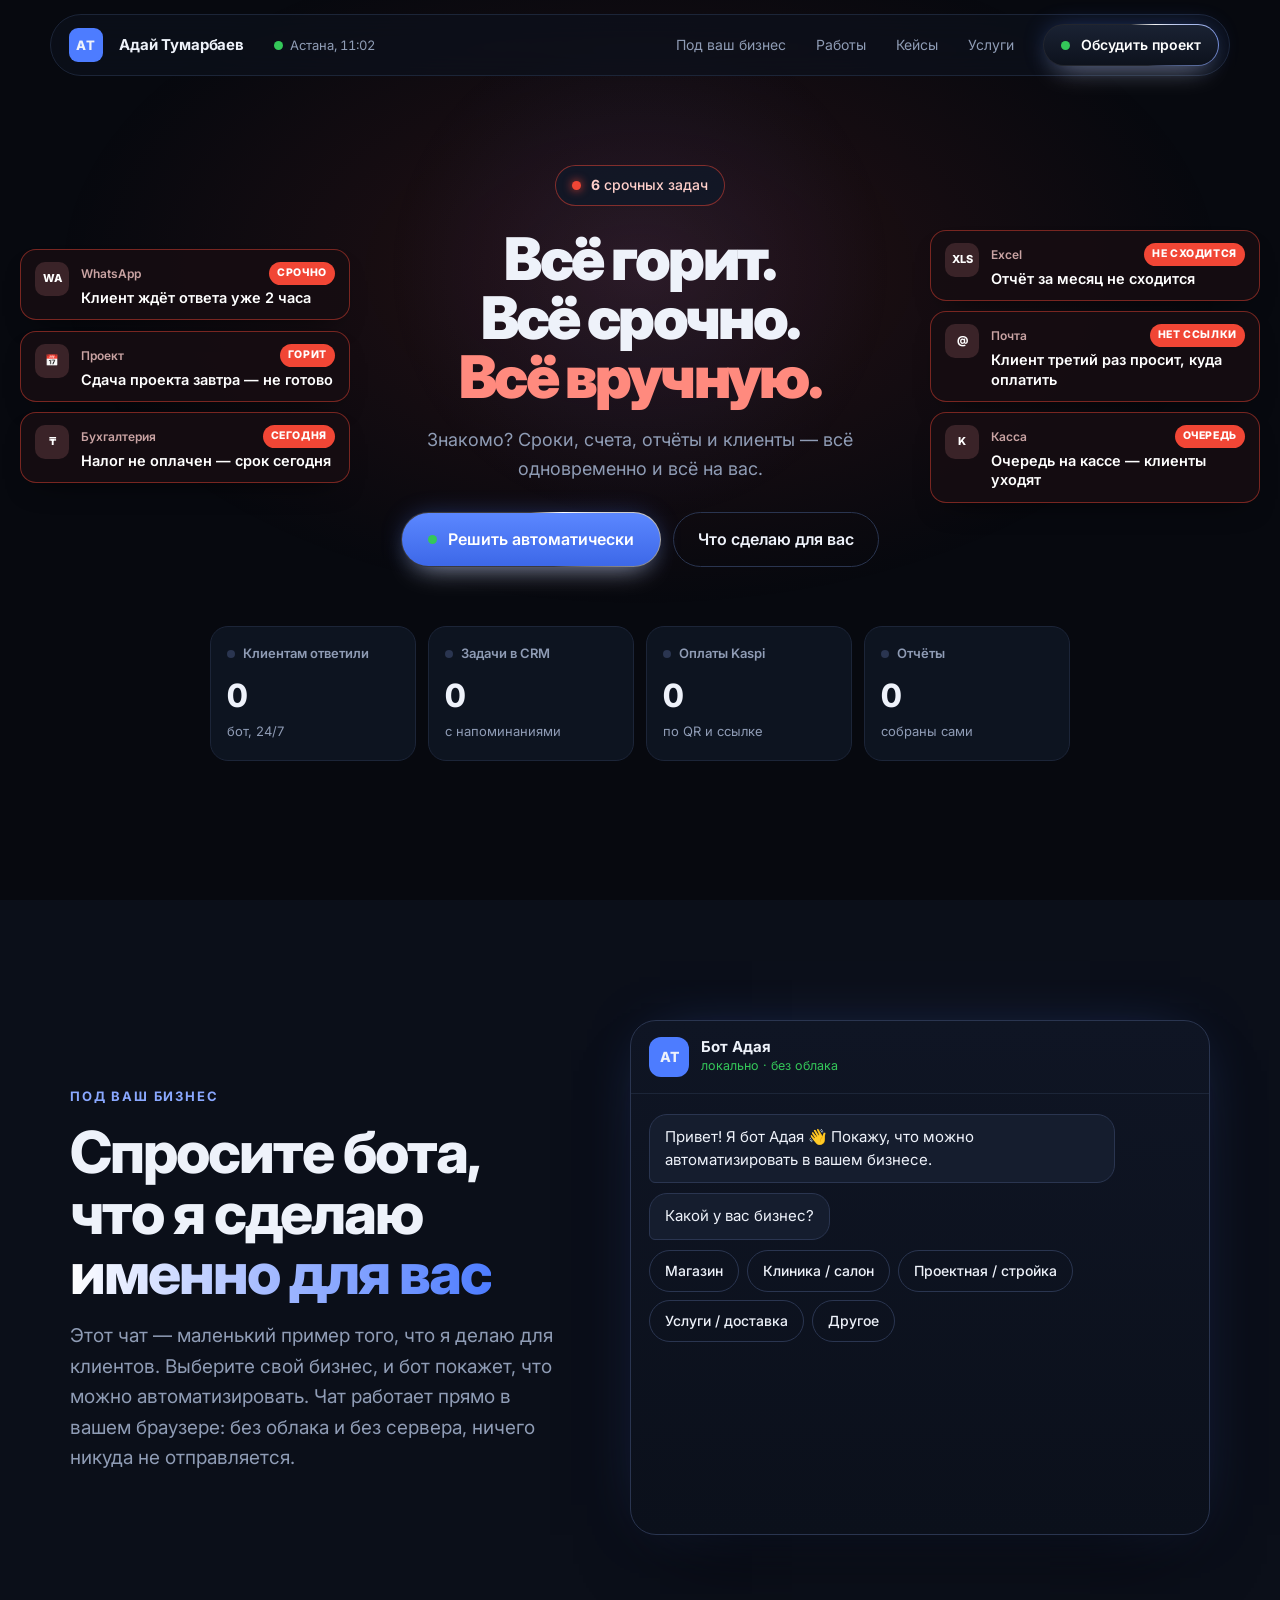
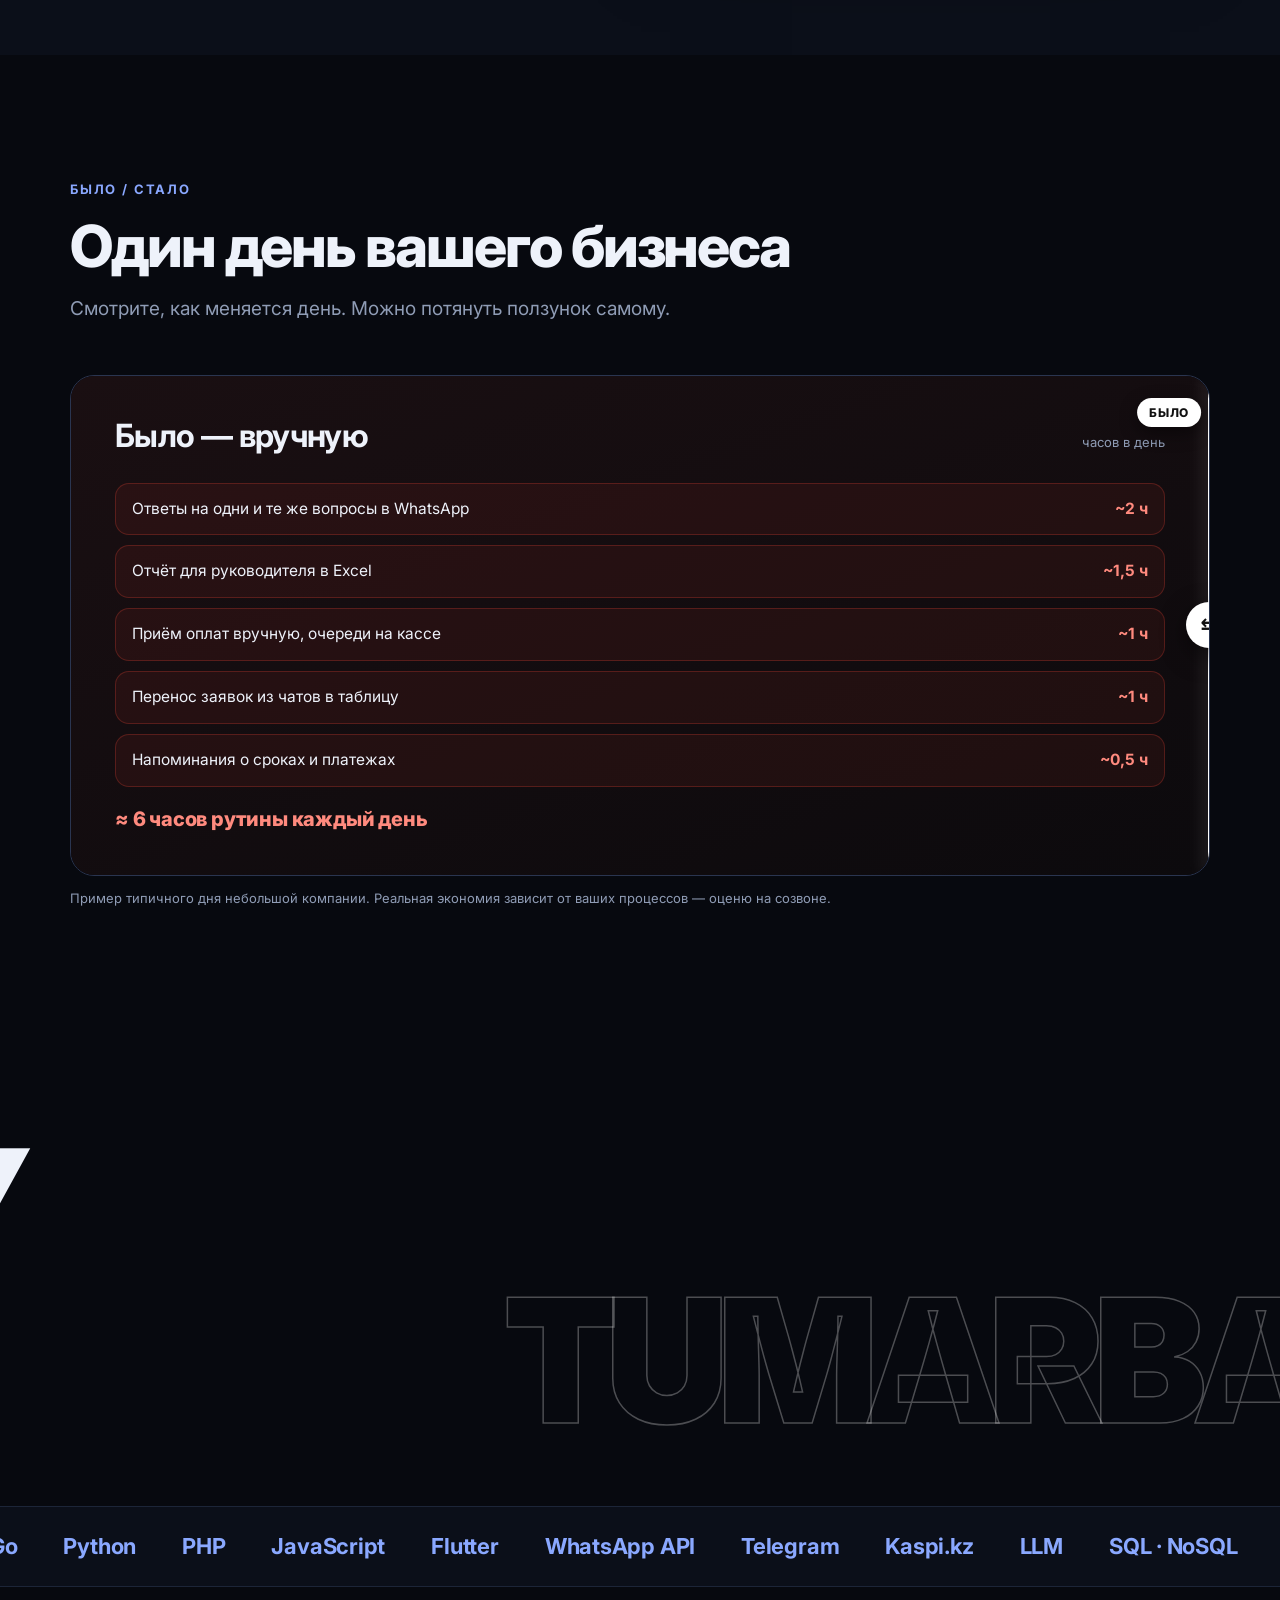
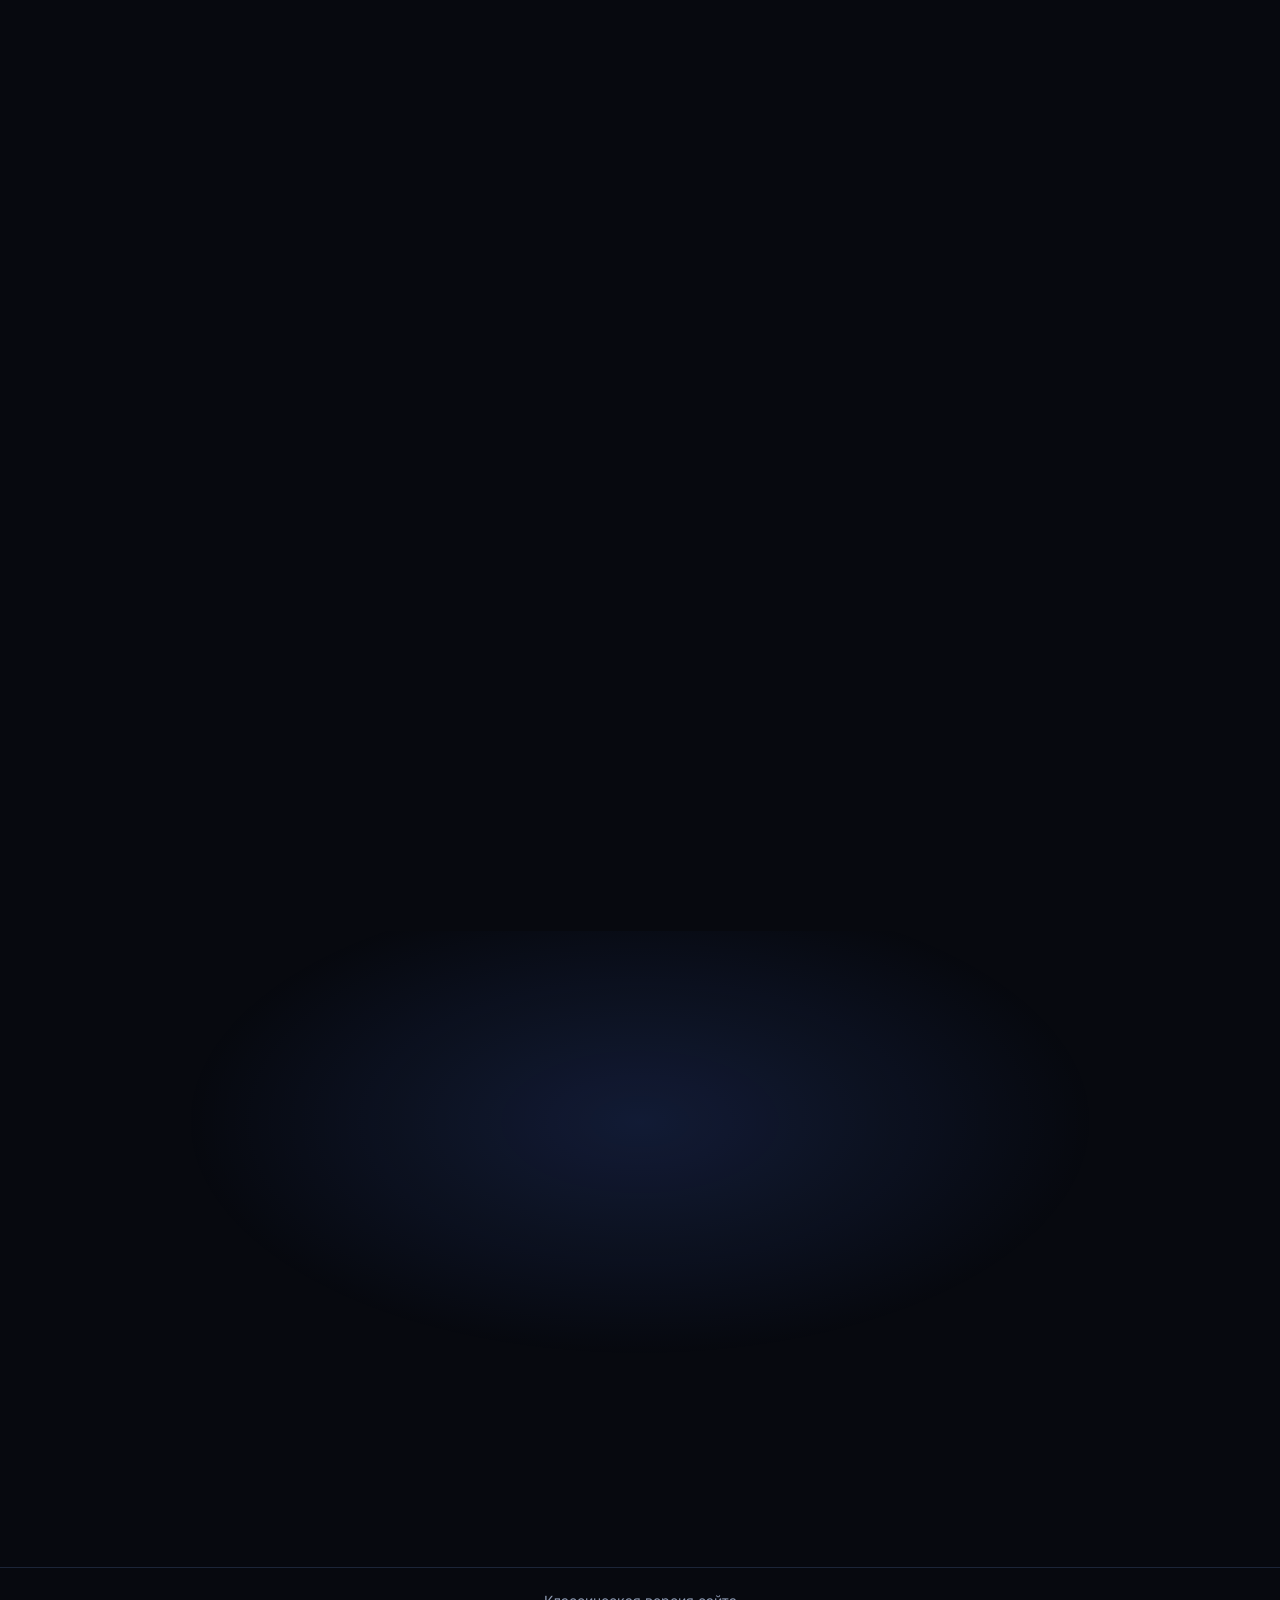
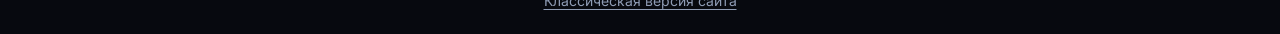
==== commit 5759f9b5: "Секция «Кейсы»: задача → решение → результат + кнопка «Хочу так же» в WhatsApp Co-Authored-By: Claud" ====
--- a/index.html
+++ b/index.html
@@ -501,6 +501,20 @@
 .svc h3{font-size:clamp(22px,2.6vw,32px);font-weight:700;letter-spacing:-.025em;line-height:1.15}
 .svc p{color:var(--soft);font-size:16px}
 
+/* cases */
+.cases{display:grid;grid-template-columns:repeat(2,1fr);gap:18px;margin-top:50px}
+.case{background:var(--panel);border:1px solid var(--line);border-radius:24px;padding:30px;display:flex;flex-direction:column;gap:16px;transition:border-color .25s,transform .25s}
+.case:hover{border-color:var(--line-2);transform:translateY(-3px)}
+.case__tag{align-self:flex-start;font-size:12.5px;font-weight:700;letter-spacing:.08em;text-transform:uppercase;color:var(--blue-2);padding:5px 11px;border-radius:999px;background:rgba(77,124,255,.12)}
+.case h3{font-size:24px;font-weight:700;letter-spacing:-.02em;line-height:1.2}
+.case dl{display:grid;gap:12px;margin:0}
+.case dt{font-size:12.5px;font-weight:700;letter-spacing:.1em;text-transform:uppercase;color:var(--soft)}
+.case dd{margin:3px 0 0;font-size:15.5px;color:rgba(238,242,250,.86)}
+.case dd.win{color:var(--green);font-weight:600}
+.case__cta{margin-top:auto;align-self:flex-start;padding:12px 20px;border-radius:999px;background:var(--wa);color:#04130a;font-weight:700;font-size:15px;transition:filter .2s}
+.case__cta:hover{filter:brightness(1.08)}
+.cases__note{color:var(--soft);font-size:15px;margin-top:22px}
+
 /* pledge */
 .pledge{display:grid;grid-template-columns:repeat(3,1fr);gap:18px;margin-top:50px}
 .pl{background:var(--panel);border:1px solid var(--line);border-radius:22px;padding:28px}
@@ -535,6 +549,8 @@
   .feed--r{display:none}
 }
 @media (max-width:900px){
+  .cases{grid-template-columns:1fr}
+  .case{padding:24px}
   .nav__links{display:none}
   .clock{display:none}
   .board{grid-template-columns:repeat(2,1fr)}
@@ -583,6 +599,7 @@
     <nav class="nav__links">
       <a href="#chat">Под ваш бизнес</a>
       <a href="#work">Работы</a>
+      <a href="#cases">Кейсы</a>
       <a href="#services">Услуги</a>
     </nav>
     <a class="glow glow--sm" href="#contact"><i class="live" aria-hidden="true"></i>Обсудить проект</a>
@@ -738,6 +755,60 @@
           <div class="p__tags"><span>App Store</span><span>Google Play</span><span>3D-тур на iPhone</span></div>
         </article>
       </div>
+    </div>
+  </section>
+
+  <!-- CASES -->
+  <section class="sec" id="cases">
+    <div class="wrap">
+      <div class="rv">
+        <span class="eyebrow">Кейсы</span>
+        <h2 class="h2 wr">Задача → решение →<br><span class="grad">результат</span></h2>
+        <p class="lead">Реальные проекты, которые работают прямо сейчас. Узнали свою ситуацию — нажмите «Хочу так же», и я предложу решение под ваш бизнес.</p>
+      </div>
+      <div class="cases">
+        <article class="case rv">
+          <span class="case__tag">Компания 200+ человек</span>
+          <h3>Корпоративная платформа инженерной компании</h3>
+          <dl>
+            <div><dt>Задача</dt><dd>Данные по проектам, заявкам и стандартам жили в разных файлах и чатах. Руководству нужна была понятная картина.</dd></div>
+            <div><dt>Что сделал</dt><dd>Одна платформа: реестр проектов, заявки, стандарты, уведомления, вход через корпоративную почту. Из собранных данных — аналитика для руководства.</dd></div>
+            <div><dt>Результат</dt><dd class="win">200+ сотрудников работают в ней каждый день, уже 2 года. Отвечаю за платформу целиком.</dd></div>
+          </dl>
+          <a class="case__cta" data-keep target="_blank" rel="noopener" href="https://wa.me/77716023447?text=%D0%97%D0%B4%D1%80%D0%B0%D0%B2%D1%81%D1%82%D0%B2%D1%83%D0%B9%D1%82%D0%B5%2C%20%D0%90%D0%B4%D0%B0%D0%B9%21%20%D0%9F%D0%BE%D1%81%D0%BC%D0%BE%D1%82%D1%80%D0%B5%D0%BB%20%D0%BA%D0%B5%D0%B9%D1%81%20%C2%AB%D0%9A%D0%BE%D1%80%D0%BF%D0%BE%D1%80%D0%B0%D1%82%D0%B8%D0%B2%D0%BD%D0%B0%D1%8F%20%D0%BF%D0%BB%D0%B0%D1%82%D1%84%D0%BE%D1%80%D0%BC%D0%B0%20%D0%B8%D0%BD%D0%B6%D0%B5%D0%BD%D0%B5%D1%80%D0%BD%D0%BE%D0%B9%20%D0%BA%D0%BE%D0%BC%D0%BF%D0%B0%D0%BD%D0%B8%D0%B8%C2%BB%20%D0%BD%D0%B0%20%D1%81%D0%B0%D0%B9%D1%82%D0%B5.%0A%D0%9D%D1%83%D0%B6%D0%BD%D0%B0%20%D1%81%D0%B8%D1%81%D1%82%D0%B5%D0%BC%D0%B0%20%D0%B4%D0%BB%D1%8F%20%D0%BA%D0%BE%D0%BC%D0%BF%D0%B0%D0%BD%D0%B8%D0%B8%3A%20%D0%B4%D0%B0%D0%BD%D0%BD%D1%8B%D0%B5%20%D0%B2%20%D0%BE%D0%B4%D0%BD%D0%BE%D0%BC%20%D0%BC%D0%B5%D1%81%D1%82%D0%B5%20%D0%B8%20%D0%B0%D0%BD%D0%B0%D0%BB%D0%B8%D1%82%D0%B8%D0%BA%D0%B0%20%D0%B4%D0%BB%D1%8F%20%D1%80%D1%83%D0%BA%D0%BE%D0%B2%D0%BE%D0%B4%D1%81%D1%82%D0%B2%D0%B0.%0A%D0%9A%D0%BE%D1%80%D0%BE%D1%82%D0%BA%D0%BE%20%D0%BE%20%D0%B7%D0%B0%D0%B4%D0%B0%D1%87%D0%B5%3A%20">Хочу так же →</a>
+        </article>
+        <article class="case rv">
+          <span class="case__tag">Розница и сервис</span>
+          <h3>Платформа лояльности и CRM</h3>
+          <dl>
+            <div><dt>Задача</dt><dd>Бизнесу нужно возвращать клиентов и общаться с ними там, где они сидят, — в WhatsApp и Telegram.</dd></div>
+            <div><dt>Что сделал</dt><dd>Веб-кабинет, мобильный клиент, WhatsApp через официальный Meta Cloud API, автоматизация Telegram.</dd></div>
+            <div><dt>Результат</dt><dd class="win">Платформой пользуются 1000+ бизнесов в Казахстане и СНГ.</dd></div>
+          </dl>
+          <a class="case__cta" data-keep target="_blank" rel="noopener" href="https://wa.me/77716023447?text=%D0%97%D0%B4%D1%80%D0%B0%D0%B2%D1%81%D1%82%D0%B2%D1%83%D0%B9%D1%82%D0%B5%2C%20%D0%90%D0%B4%D0%B0%D0%B9%21%20%D0%9F%D0%BE%D1%81%D0%BC%D0%BE%D1%82%D1%80%D0%B5%D0%BB%20%D0%BA%D0%B5%D0%B9%D1%81%20%C2%AB%D0%9F%D0%BB%D0%B0%D1%82%D1%84%D0%BE%D1%80%D0%BC%D0%B0%20%D0%BB%D0%BE%D1%8F%D0%BB%D1%8C%D0%BD%D0%BE%D1%81%D1%82%D0%B8%20%D0%B8%20CRM%C2%BB%20%D0%BD%D0%B0%20%D1%81%D0%B0%D0%B9%D1%82%D0%B5.%0A%D0%98%D0%BD%D1%82%D0%B5%D1%80%D0%B5%D1%81%D1%83%D0%B5%D1%82%20CRM%20/%20%D0%BF%D1%80%D0%BE%D0%B3%D1%80%D0%B0%D0%BC%D0%BC%D0%B0%20%D0%BB%D0%BE%D1%8F%D0%BB%D1%8C%D0%BD%D0%BE%D1%81%D1%82%D0%B8%20%D1%81%20WhatsApp%20%D0%B8%20Telegram.%0A%D0%9A%D0%BE%D1%80%D0%BE%D1%82%D0%BA%D0%BE%20%D0%BE%20%D0%B7%D0%B0%D0%B4%D0%B0%D1%87%D0%B5%3A%20">Хочу так же →</a>
+        </article>
+        <article class="case rv">
+          <span class="case__tag">Любой бизнес с заявками</span>
+          <h3>Чат-боты WhatsApp и Telegram</h3>
+          <dl>
+            <div><dt>Задача</dt><dd>Одни и те же вопросы с утра до ночи, заявки ночью теряются, клиент переспрашивает, куда платить.</dd></div>
+            <div><dt>Что сделал</dt><dd>Бот отвечает на типовые вопросы, принимает заявки 24/7, отправляет ссылку на оплату Kaspi, ведёт каналы.</dd></div>
+            <div><dt>Результат</dt><dd class="win">Мои боты обрабатывают 1500+ обращений в сутки — без менеджера на телефоне.</dd></div>
+          </dl>
+          <a class="case__cta" data-keep target="_blank" rel="noopener" href="https://wa.me/77716023447?text=%D0%97%D0%B4%D1%80%D0%B0%D0%B2%D1%81%D1%82%D0%B2%D1%83%D0%B9%D1%82%D0%B5%2C%20%D0%90%D0%B4%D0%B0%D0%B9%21%20%D0%9F%D0%BE%D1%81%D0%BC%D0%BE%D1%82%D1%80%D0%B5%D0%BB%20%D0%BA%D0%B5%D0%B9%D1%81%20%C2%AB%D0%A7%D0%B0%D1%82-%D0%B1%D0%BE%D1%82%D1%8B%20WhatsApp%20%D0%B8%20Telegram%C2%BB%20%D0%BD%D0%B0%20%D1%81%D0%B0%D0%B9%D1%82%D0%B5.%0A%D0%9D%D1%83%D0%B6%D0%B5%D0%BD%20%D1%87%D0%B0%D1%82-%D0%B1%D0%BE%D1%82%20%D0%B4%D0%BB%D1%8F%20WhatsApp%20/%20Telegram.%0A%D0%9A%D0%BE%D1%80%D0%BE%D1%82%D0%BA%D0%BE%20%D0%BE%20%D0%B7%D0%B0%D0%B4%D0%B0%D1%87%D0%B5%3A%20">Хочу так же →</a>
+        </article>
+        <article class="case rv">
+          <span class="case__tag">Недвижимость и услуги</span>
+          <h3>3D-съёмка помещения на iPhone</h3>
+          <dl>
+            <div><dt>Задача</dt><dd>Риэлтор едет на каждый показ, химчистка или ремонт не видят объект до выезда.</dd></div>
+            <div><dt>Что сделал</dt><dd>Приложение: снимаете квартиру на iPhone — и по ней можно «пройтись» на экране.</dd></div>
+            <div><dt>Результат</dt><dd class="win">Объект показывают без выезда, а исполнитель заранее видит, что и как делать.</dd></div>
+          </dl>
+          <a class="case__cta" data-keep target="_blank" rel="noopener" href="https://wa.me/77716023447?text=%D0%97%D0%B4%D1%80%D0%B0%D0%B2%D1%81%D1%82%D0%B2%D1%83%D0%B9%D1%82%D0%B5%2C%20%D0%90%D0%B4%D0%B0%D0%B9%21%20%D0%9F%D0%BE%D1%81%D0%BC%D0%BE%D1%82%D1%80%D0%B5%D0%BB%20%D0%BA%D0%B5%D0%B9%D1%81%20%C2%AB3D-%D1%81%D1%8A%D1%91%D0%BC%D0%BA%D0%B0%20%D0%BF%D0%BE%D0%BC%D0%B5%D1%89%D0%B5%D0%BD%D0%B8%D1%8F%20%D0%BD%D0%B0%20iPhone%C2%BB%20%D0%BD%D0%B0%20%D1%81%D0%B0%D0%B9%D1%82%D0%B5.%0A%D0%98%D0%BD%D1%82%D0%B5%D1%80%D0%B5%D1%81%D1%83%D0%B5%D1%82%20%D0%BF%D1%80%D0%B8%D0%BB%D0%BE%D0%B6%D0%B5%D0%BD%D0%B8%D0%B5%20%D1%81%203D-%D1%81%D1%8A%D1%91%D0%BC%D0%BA%D0%BE%D0%B9%20%D0%BF%D0%BE%D0%BC%D0%B5%D1%89%D0%B5%D0%BD%D0%B8%D1%8F%20%D0%BD%D0%B0%20iPhone.%0A%D0%9A%D0%BE%D1%80%D0%BE%D1%82%D0%BA%D0%BE%20%D0%BE%20%D0%B7%D0%B0%D0%B4%D0%B0%D1%87%D0%B5%3A%20">Хочу так же →</a>
+        </article>
+      </div>
+      <p class="cases__note rv">Подробности и демо покажу на созвоне.</p>
     </div>
   </section>
 
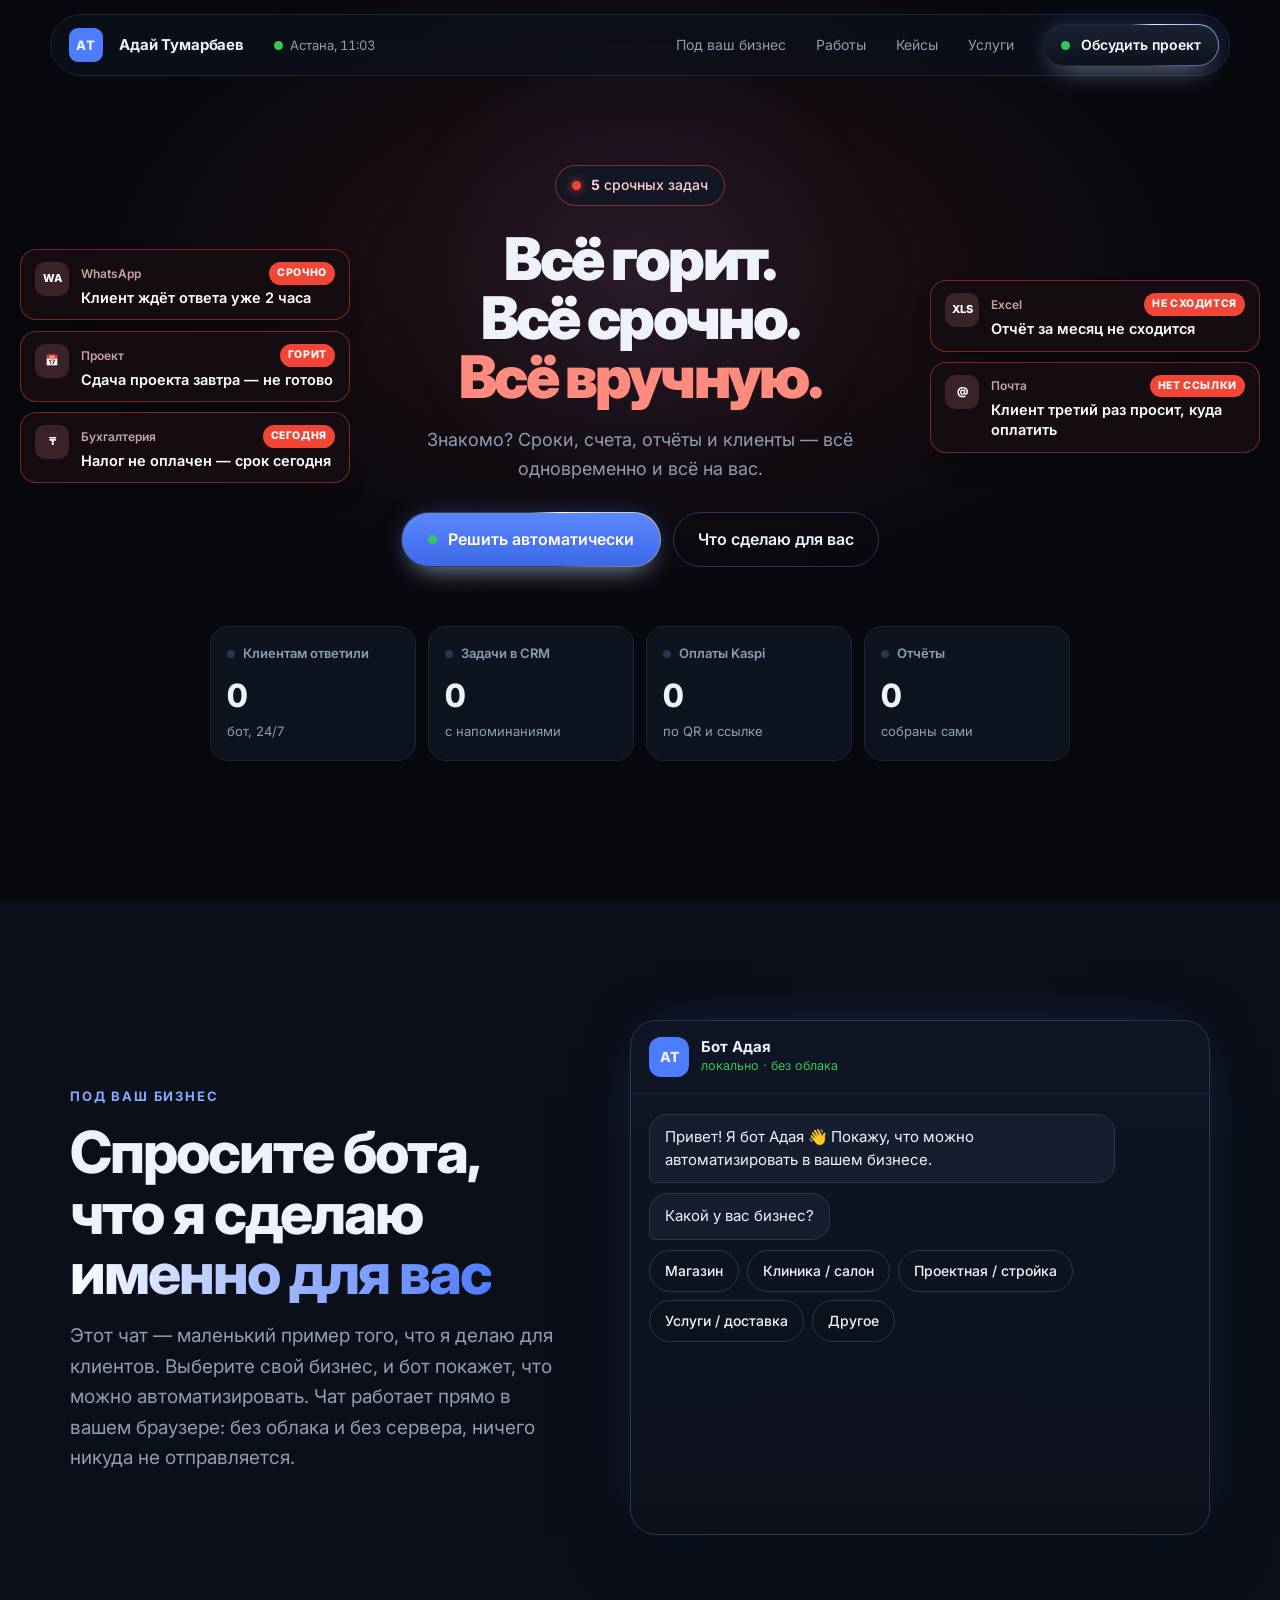
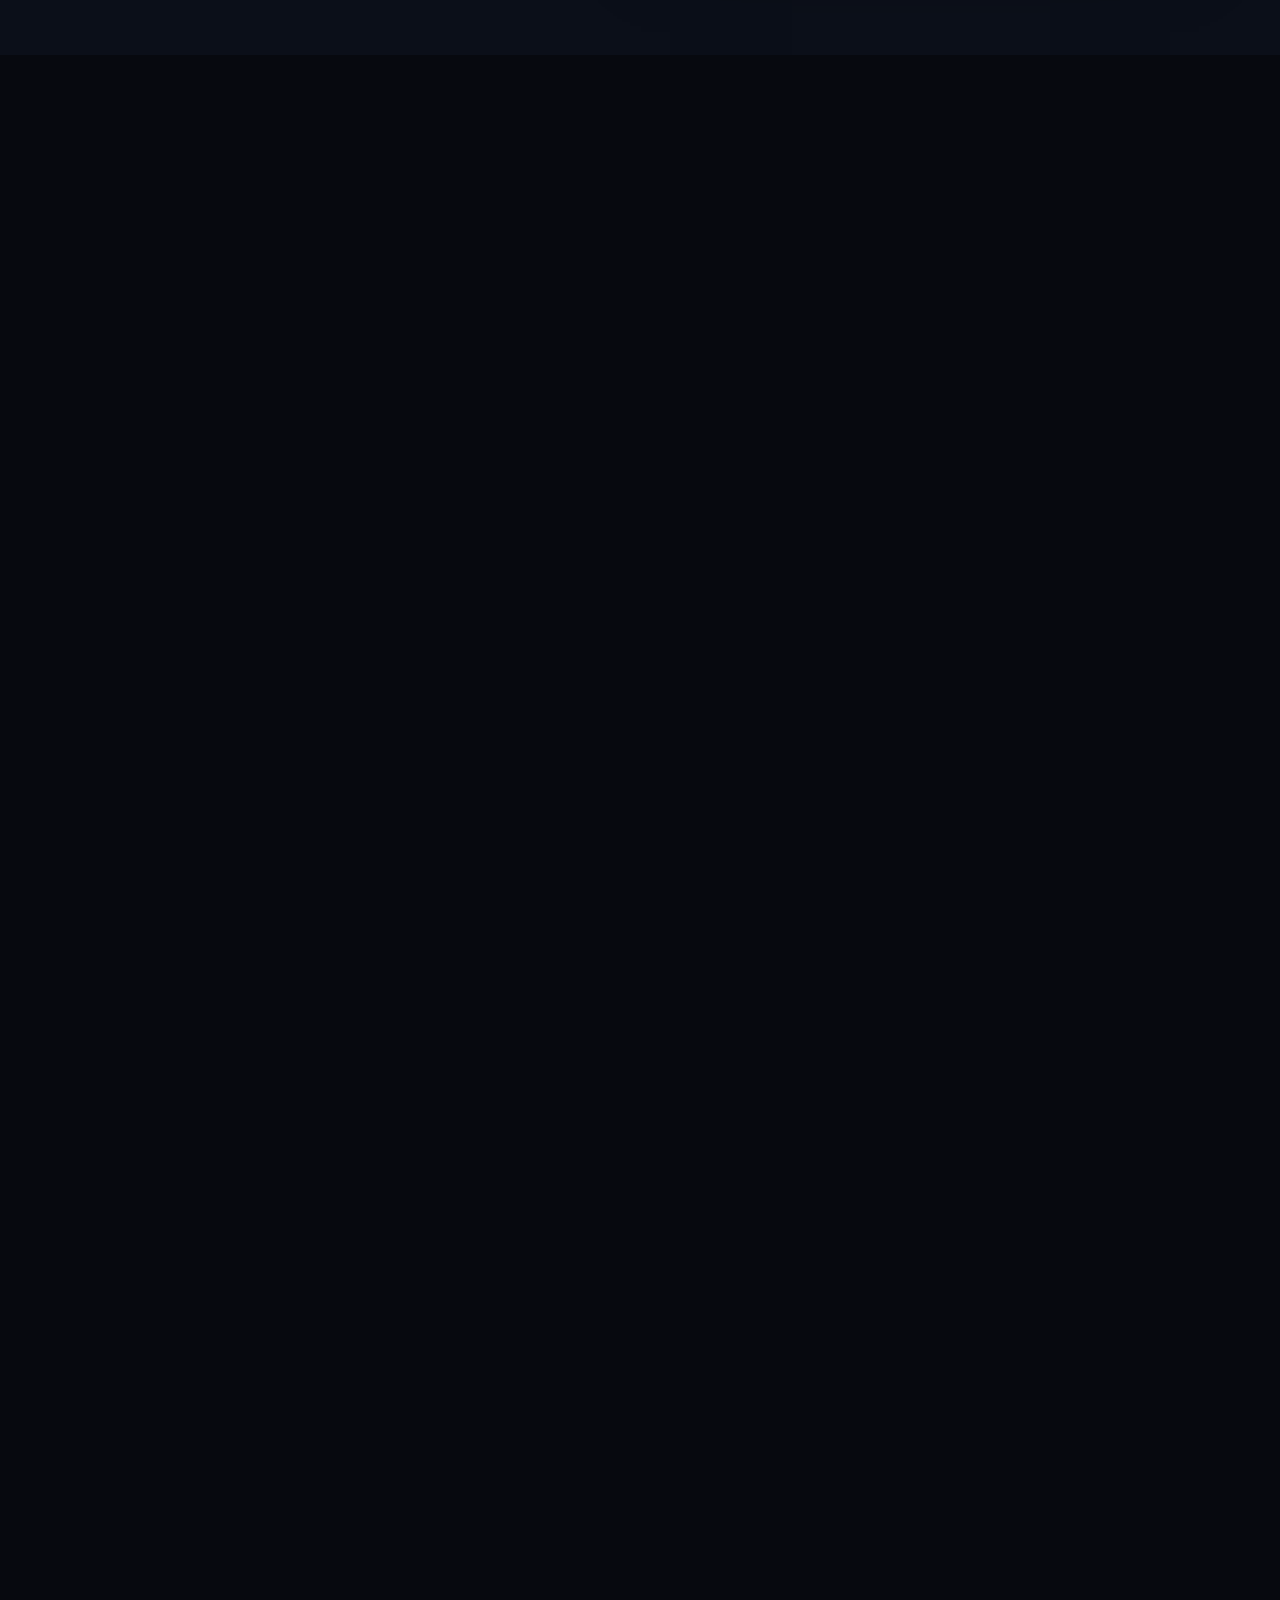
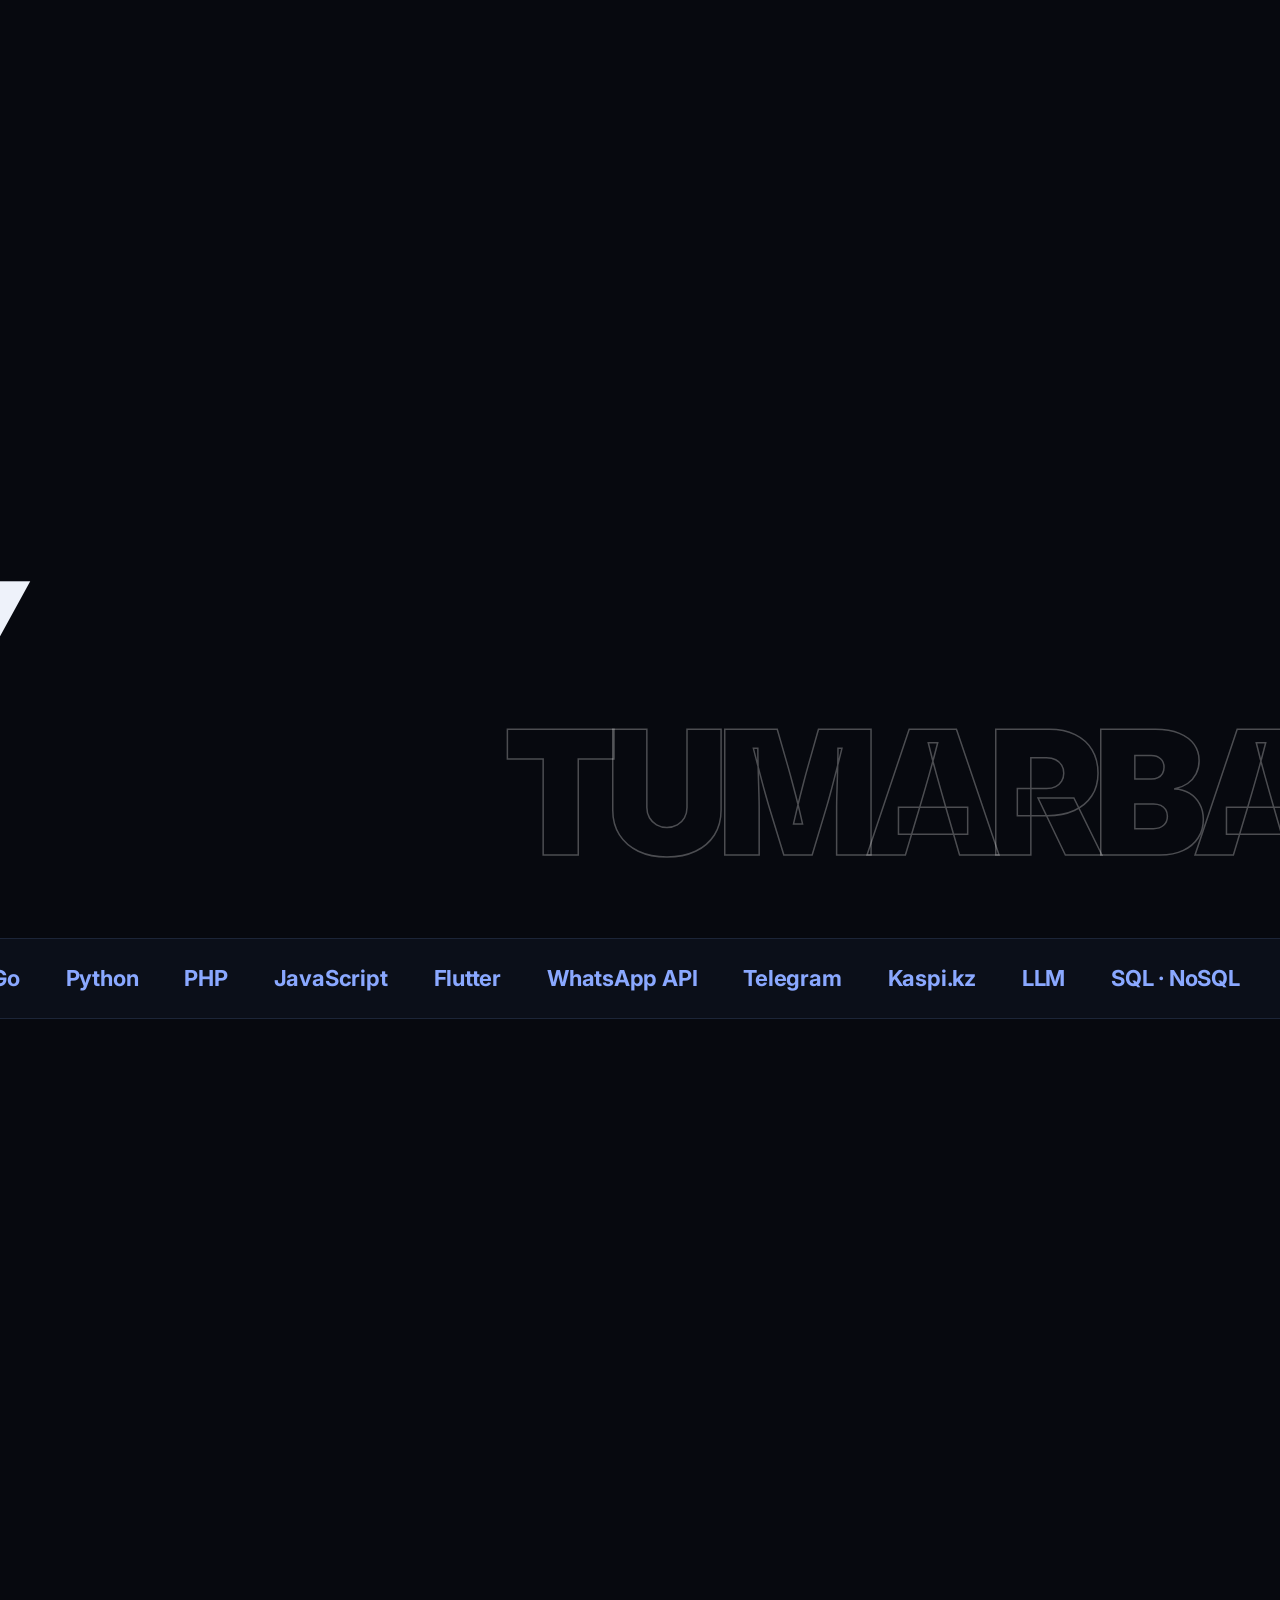
==== commit d791906f: "Кейсы: 3D-съёмку заменил на кейс интернет-магазина (сайт + SEO + реклама) Co-Authored-By: Claude Opu" ====
--- a/index.html
+++ b/index.html
@@ -798,14 +798,14 @@
           <a class="case__cta" data-keep target="_blank" rel="noopener" href="https://wa.me/77716023447?text=%D0%97%D0%B4%D1%80%D0%B0%D0%B2%D1%81%D1%82%D0%B2%D1%83%D0%B9%D1%82%D0%B5%2C%20%D0%90%D0%B4%D0%B0%D0%B9%21%20%D0%9F%D0%BE%D1%81%D0%BC%D0%BE%D1%82%D1%80%D0%B5%D0%BB%20%D0%BA%D0%B5%D0%B9%D1%81%20%C2%AB%D0%A7%D0%B0%D1%82-%D0%B1%D0%BE%D1%82%D1%8B%20WhatsApp%20%D0%B8%20Telegram%C2%BB%20%D0%BD%D0%B0%20%D1%81%D0%B0%D0%B9%D1%82%D0%B5.%0A%D0%9D%D1%83%D0%B6%D0%B5%D0%BD%20%D1%87%D0%B0%D1%82-%D0%B1%D0%BE%D1%82%20%D0%B4%D0%BB%D1%8F%20WhatsApp%20/%20Telegram.%0A%D0%9A%D0%BE%D1%80%D0%BE%D1%82%D0%BA%D0%BE%20%D0%BE%20%D0%B7%D0%B0%D0%B4%D0%B0%D1%87%D0%B5%3A%20">Хочу так же →</a>
         </article>
         <article class="case rv">
-          <span class="case__tag">Недвижимость и услуги</span>
-          <h3>3D-съёмка помещения на iPhone</h3>
+          <span class="case__tag">Магазин и продажи</span>
+          <h3>Интернет-магазин: сайт, SEO и реклама</h3>
           <dl>
-            <div><dt>Задача</dt><dd>Риэлтор едет на каждый показ, химчистка или ремонт не видят объект до выезда.</dd></div>
-            <div><dt>Что сделал</dt><dd>Приложение: снимаете квартиру на iPhone — и по ней можно «пройтись» на экране.</dd></div>
-            <div><dt>Результат</dt><dd class="win">Объект показывают без выезда, а исполнитель заранее видит, что и как делать.</dd></div>
+            <div><dt>Задача</dt><dd>Магазину нужны были продажи из интернета, а не просто «сайт для галочки».</dd></div>
+            <div><dt>Что сделал</dt><dd>Лендинг и основной сайт, техническое SEO и оптимизация. Работал в связке с таргетологом: реклама ведёт на сайт, который продаёт.</dd></div>
+            <div><dt>Результат</dt><dd class="win">Связка «сайт + SEO + реклама» дала магазину рост выручки.</dd></div>
           </dl>
-          <a class="case__cta" data-keep target="_blank" rel="noopener" href="https://wa.me/77716023447?text=%D0%97%D0%B4%D1%80%D0%B0%D0%B2%D1%81%D1%82%D0%B2%D1%83%D0%B9%D1%82%D0%B5%2C%20%D0%90%D0%B4%D0%B0%D0%B9%21%20%D0%9F%D0%BE%D1%81%D0%BC%D0%BE%D1%82%D1%80%D0%B5%D0%BB%20%D0%BA%D0%B5%D0%B9%D1%81%20%C2%AB3D-%D1%81%D1%8A%D1%91%D0%BC%D0%BA%D0%B0%20%D0%BF%D0%BE%D0%BC%D0%B5%D1%89%D0%B5%D0%BD%D0%B8%D1%8F%20%D0%BD%D0%B0%20iPhone%C2%BB%20%D0%BD%D0%B0%20%D1%81%D0%B0%D0%B9%D1%82%D0%B5.%0A%D0%98%D0%BD%D1%82%D0%B5%D1%80%D0%B5%D1%81%D1%83%D0%B5%D1%82%20%D0%BF%D1%80%D0%B8%D0%BB%D0%BE%D0%B6%D0%B5%D0%BD%D0%B8%D0%B5%20%D1%81%203D-%D1%81%D1%8A%D1%91%D0%BC%D0%BA%D0%BE%D0%B9%20%D0%BF%D0%BE%D0%BC%D0%B5%D1%89%D0%B5%D0%BD%D0%B8%D1%8F%20%D0%BD%D0%B0%20iPhone.%0A%D0%9A%D0%BE%D1%80%D0%BE%D1%82%D0%BA%D0%BE%20%D0%BE%20%D0%B7%D0%B0%D0%B4%D0%B0%D1%87%D0%B5%3A%20">Хочу так же →</a>
+          <a class="case__cta" data-keep target="_blank" rel="noopener" href="https://wa.me/77716023447?text=%D0%97%D0%B4%D1%80%D0%B0%D0%B2%D1%81%D1%82%D0%B2%D1%83%D0%B9%D1%82%D0%B5%2C%20%D0%90%D0%B4%D0%B0%D0%B9%21%20%D0%9F%D0%BE%D1%81%D0%BC%D0%BE%D1%82%D1%80%D0%B5%D0%BB%20%D0%BA%D0%B5%D0%B9%D1%81%20%C2%AB%D0%98%D0%BD%D1%82%D0%B5%D1%80%D0%BD%D0%B5%D1%82-%D0%BC%D0%B0%D0%B3%D0%B0%D0%B7%D0%B8%D0%BD%3A%20%D1%81%D0%B0%D0%B9%D1%82%2C%20SEO%20%D0%B8%20%D1%80%D0%B5%D0%BA%D0%BB%D0%B0%D0%BC%D0%B0%C2%BB%20%D0%BD%D0%B0%20%D1%81%D0%B0%D0%B9%D1%82%D0%B5.%0A%D0%A5%D0%BE%D1%87%D1%83%20%D1%81%D0%B0%D0%B9%D1%82%2C%20%D0%BA%D0%BE%D1%82%D0%BE%D1%80%D1%8B%D0%B9%20%D0%BF%D1%80%D0%B8%D0%BD%D0%BE%D1%81%D0%B8%D1%82%20%D0%BF%D1%80%D0%BE%D0%B4%D0%B0%D0%B6%D0%B8.%0A%D0%9A%D0%BE%D1%80%D0%BE%D1%82%D0%BA%D0%BE%20%D0%BE%20%D0%B7%D0%B0%D0%B4%D0%B0%D1%87%D0%B5%3A%20">Хочу так же →</a>
         </article>
       </div>
       <p class="cases__note rv">Подробности и демо покажу на созвоне.</p>
